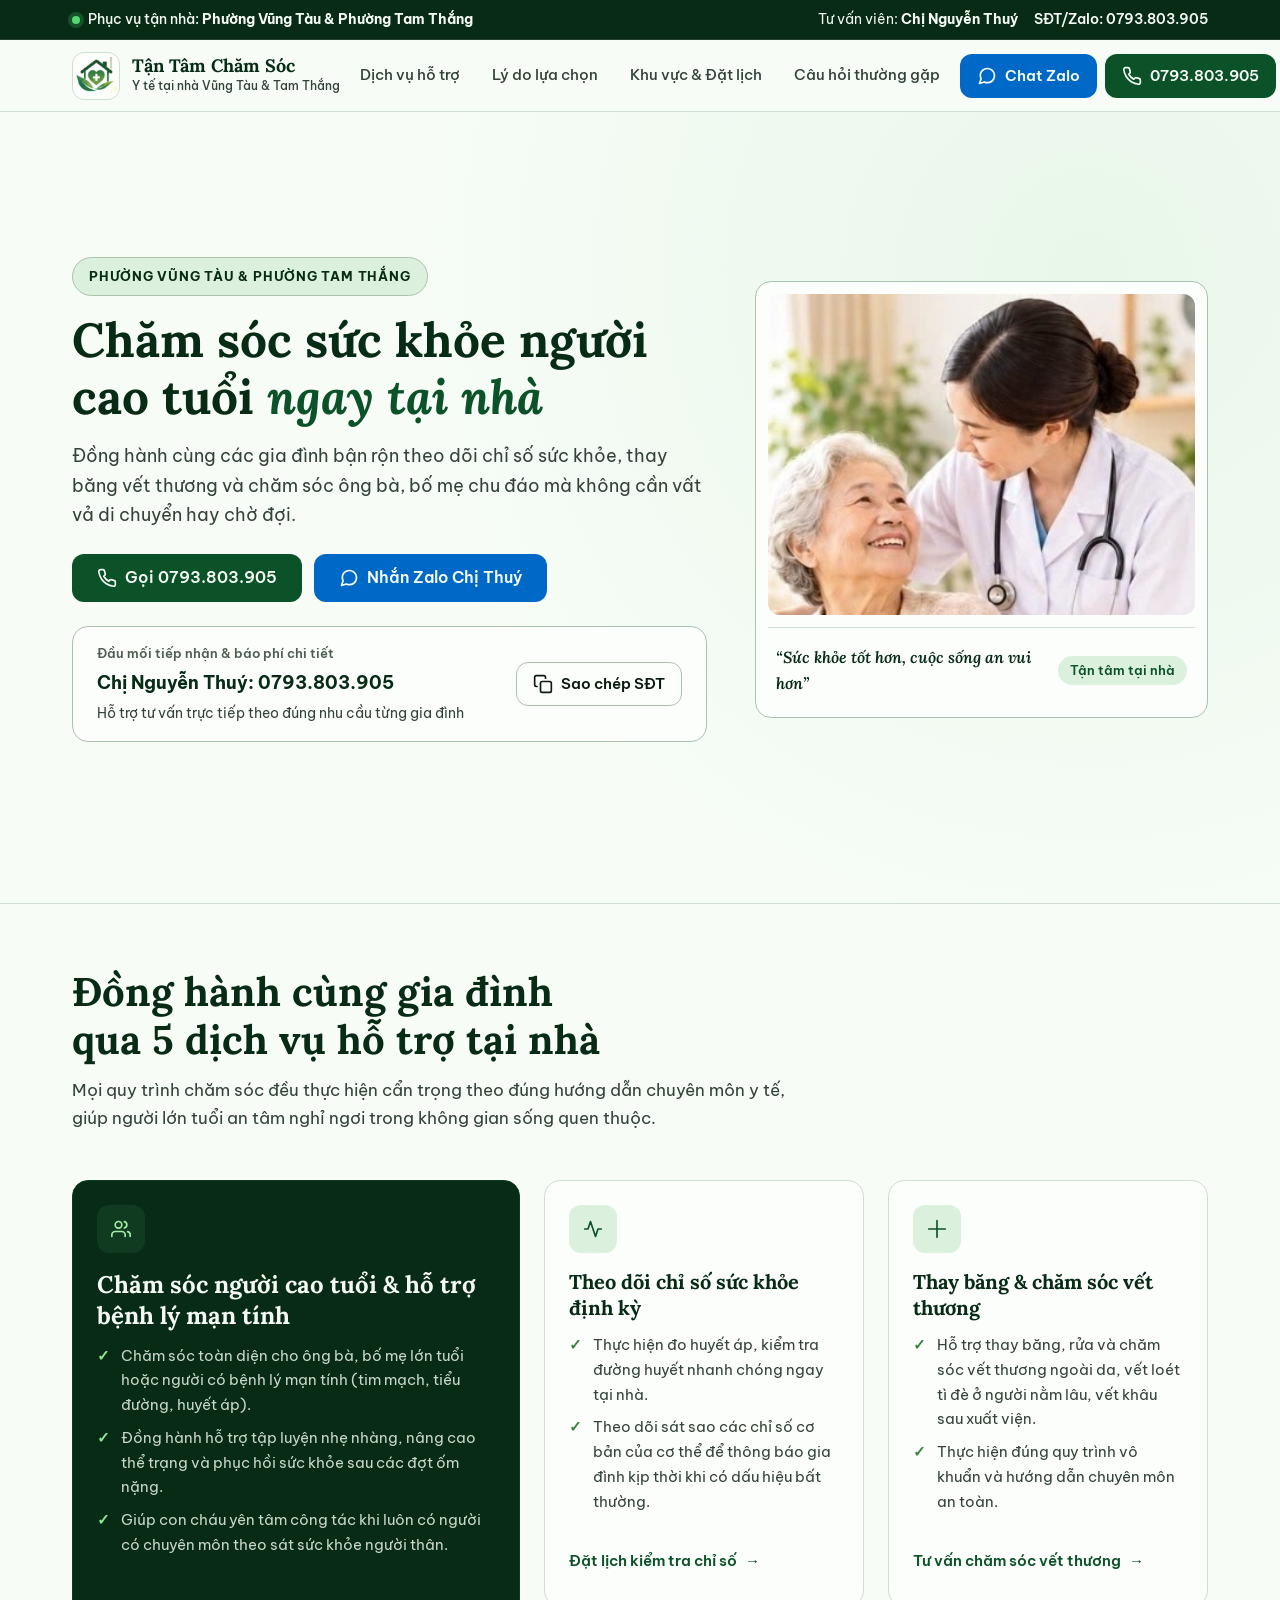
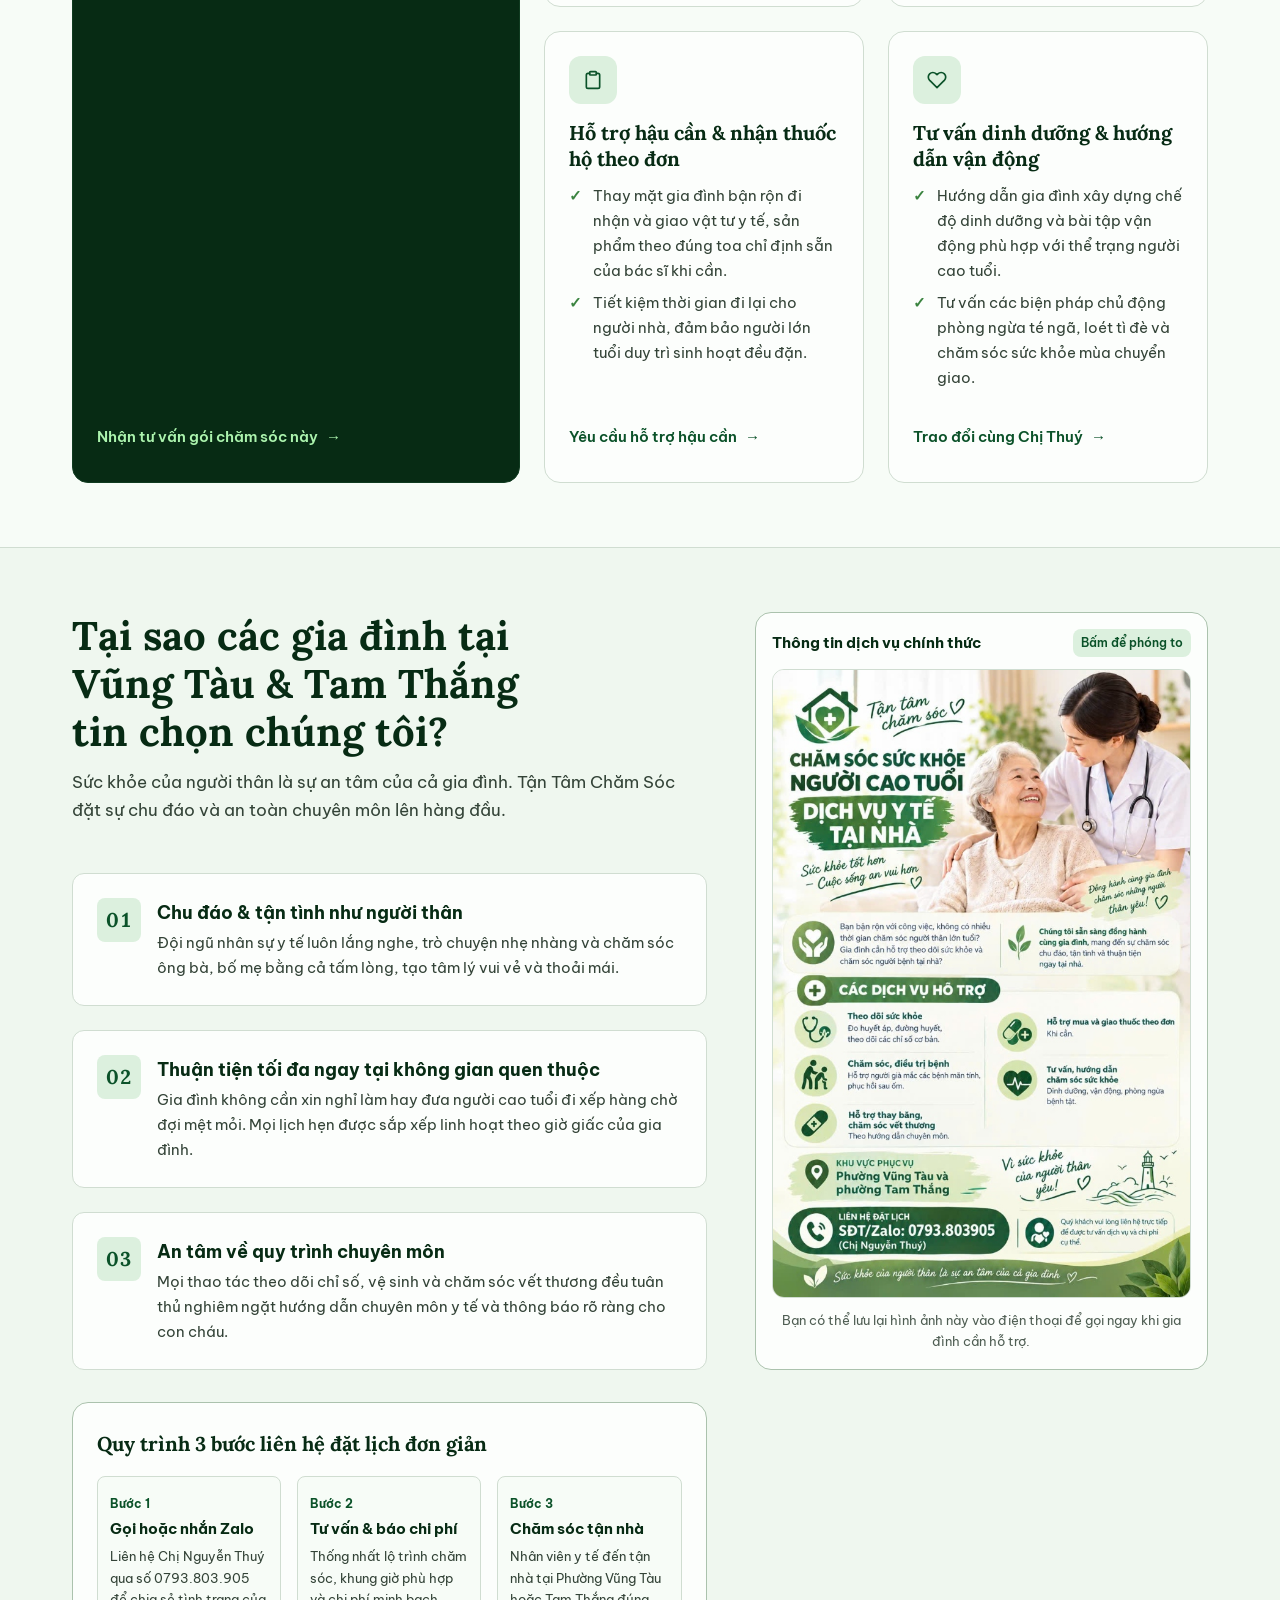
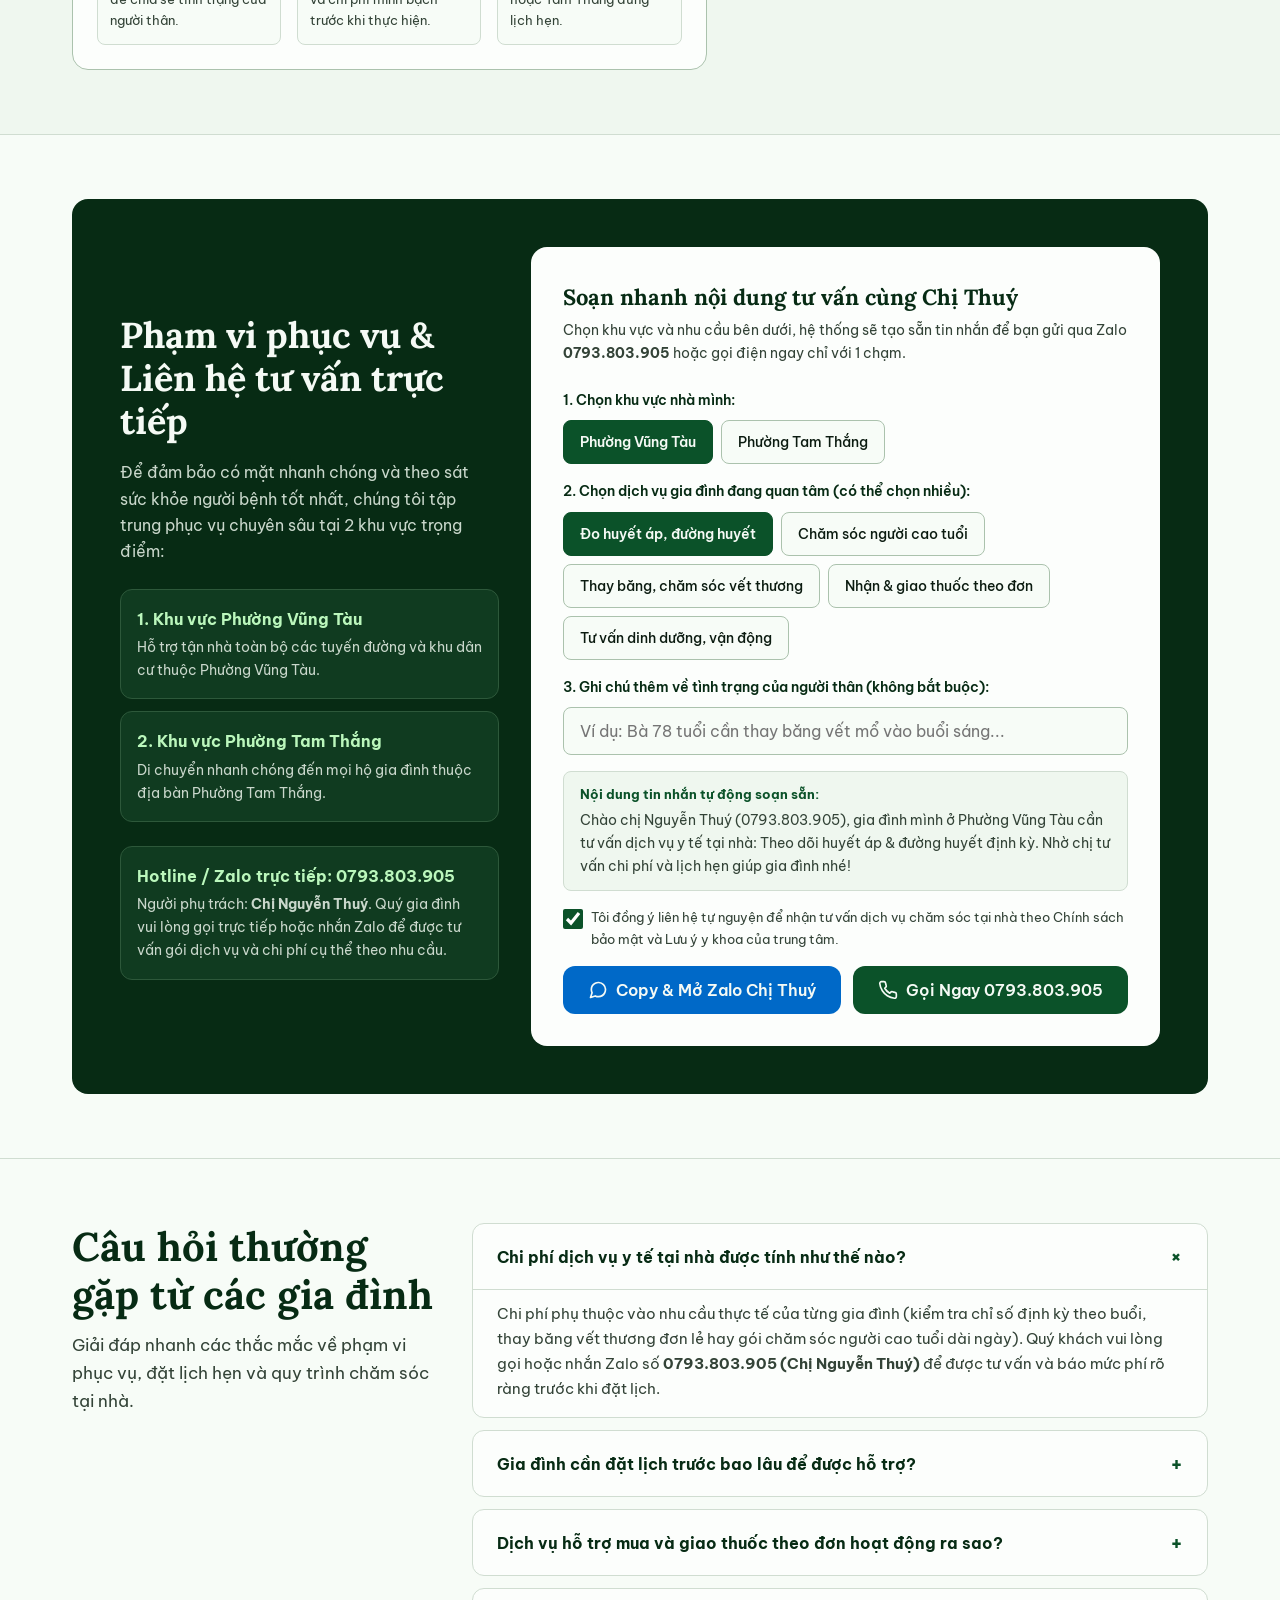
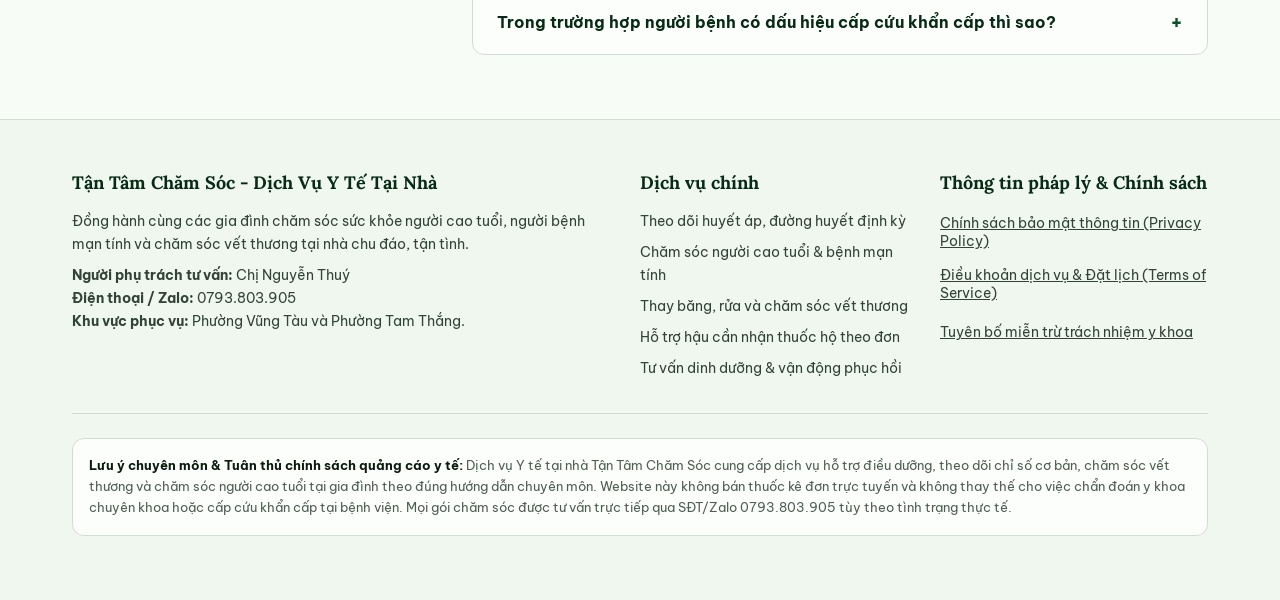
==== index.html @ ee15b359 "feat(landing): build Ads-compliant healthcare landing page for Vung Tau & Tam Thang" ====
<!DOCTYPE html>
<html lang="vi">
<head>
  <meta charset="UTF-8" />
  <meta name="viewport" content="width=device-width, initial-scale=1.0" />
  <title>Dịch Vụ Y Tế Tại Nhà Vũng Tàu &amp; Tam Thắng | Tận Tâm Chăm Sóc (0793.803.905)</title>
  <meta name="description" content="Dịch vụ y tế và chăm sóc sức khỏe người cao tuổi tại nhà khu vực Phường Vũng Tàu và Phường Tam Thắng. Đo huyết áp, đường huyết, thay băng vết thương, chăm sóc bệnh mạn tính. Liên hệ Chị Nguyễn Thuý: 0793.803.905." />
  <meta name="keywords" content="y tế tại nhà Vũng Tàu, chăm sóc sức khỏe người cao tuổi Vũng Tàu, y tế tại nhà Tam Thắng, thay băng vết thương tại nhà Vũng Tàu, điều dưỡng tại nhà Vũng Tàu, Tận Tâm Chăm Sóc" />
  <meta name="robots" content="index, follow" />

  <!-- Open Graph / Facebook Ads & Zalo Preview -->
  <meta property="og:type" content="website" />
  <meta property="og:locale" content="vi_VN" />
  <meta property="og:title" content="Dịch Vụ Y Tế Tại Nhà Vũng Tàu &amp; Tam Thắng | Tận Tâm Chăm Sóc" />
  <meta property="og:description" content="Đồng hành cùng gia đình chăm sóc người thân yêu tại Phường Vũng Tàu và Phường Tam Thắng. Liên hệ SĐT/Zalo: 0793.803.905 (Chị Nguyễn Thuý)." />
  <meta property="og:image" content="/assets/poster-tan-tam-cham-soc.jpg" />

  <link rel="icon" type="image/png" href="/assets/brand-logo.png" />

  <!-- Google Fonts: Lora (Editorial Display) + Be Vietnam Pro (Vietnamese Body & UI) -->
  <link rel="preconnect" href="https://fonts.googleapis.com" />
  <link rel="preconnect" href="https://fonts.gstatic.com" crossorigin />
  <link href="https://fonts.googleapis.com/css2?family=Be+Vietnam+Pro:wght@400;500;600;700&amp;family=Lora:ital,wght@0,600;0,700;1,600&amp;display=swap" rel="stylesheet" />

  <link rel="stylesheet" href="/styles.css" />

  <!-- Structured Data (Schema.org) cho Google Ads Quality Score & Local SEO -->
  <script type="application/ld+json">
  {
    "@context": "https://schema.org",
    "@type": "MedicalBusiness",
    "name": "Tận Tâm Chăm Sóc - Dịch Vụ Y Tế Tại Nhà Vũng Tàu & Tam Thắng",
    "description": "Dịch vụ chăm sóc sức khỏe người cao tuổi, theo dõi huyết áp, đường huyết, thay băng chăm sóc vết thương và tư vấn dinh dưỡng tại nhà khu vực Phường Vũng Tàu và Phường Tam Thắng.",
    "image": "/assets/poster-tan-tam-cham-soc.jpg",
    "telephone": "+84793803905",
    "contactPoint": {
      "@type": "ContactPoint",
      "telephone": "+84793803905",
      "contactType": "customer service",
      "availableLanguage": ["Vietnamese"],
      "areaServed": ["Phường Vũng Tàu", "Phường Tam Thắng"]
    },
    "areaServed": [
      {
        "@type": "AdministrativeArea",
        "name": "Phường Vũng Tàu"
      },
      {
        "@type": "AdministrativeArea",
        "name": "Phường Tam Thắng"
      }
    ],
    "priceRange": "Tư vấn trực tiếp theo nhu cầu"
  }
  </script>
</head>
<body>

  <!-- Thanh Thông Báo Trực Khu Vực -->
  <div class="top-notice">
    <div class="container top-notice__inner">
      <div class="top-notice__area">
        <span class="status-indicator" aria-hidden="true"></span>
        <span>Phục vụ tận nhà: <strong>Phường Vũng Tàu &amp; Phường Tam Thắng</strong></span>
      </div>
      <div class="top-notice__contact">
        <span>Tư vấn viên: <strong>Chị Nguyễn Thuý</strong></span>
        <a href="tel:0793803905" class="top-notice__link" data-track-call="top_bar">SĐT/Zalo: 0793.803.905</a>
      </div>
    </div>
  </div>

  <!-- Header Chính -->
  <header class="site-header">
    <div class="container site-header__inner">
      <a href="#" class="brand" aria-label="Trang chủ Tận Tâm Chăm Sóc">
        <div class="brand__logo-wrap">
          <img src="/assets/brand-logo.png" alt="Logo Tận Tâm Chăm Sóc" class="brand__logo-img" width="42" height="42" />
        </div>
        <div class="brand__text">
          <span class="brand__name">Tận Tâm Chăm Sóc</span>
          <span class="brand__tagline">Y tế tại nhà Vũng Tàu &amp; Tam Thắng</span>
        </div>
      </a>

      <nav class="header-nav" aria-label="Điều hướng chính">
        <a href="#dich-vu" class="header-nav__link">Dịch vụ hỗ trợ</a>
        <a href="#cam-ket" class="header-nav__link">Lý do lựa chọn</a>
        <a href="#dat-lich-tu-van" class="header-nav__link">Khu vực &amp; Đặt lịch</a>
        <a href="#hoi-dap" class="header-nav__link">Câu hỏi thường gặp</a>
      </nav>

      <div class="header-actions">
        <a href="https://zalo.me/0793803905" target="_blank" rel="noopener noreferrer" class="btn btn--zalo btn--compact" data-track-zalo="header">
          <svg class="btn__icon" viewBox="0 0 24 24" fill="none" stroke="currentColor" stroke-width="2" stroke-linecap="round" stroke-linejoin="round" aria-hidden="true">
            <path d="M21 11.5a8.38 8.38 0 0 1-.9 3.8 8.5 8.5 0 0 1-7.6 4.7 8.38 8.38 0 0 1-3.8-.9L3 21l1.9-5.7a8.38 8.38 0 0 1-.9-3.8 8.5 8.5 0 0 1 4.7-7.6 8.38 8.38 0 0 1 3.8-.9h.5a8.48 8.48 0 0 1 8 8v.5z"></path>
          </svg>
          <span>Chat Zalo</span>
        </a>
        <a href="tel:0793803905" class="btn btn--call btn--compact" data-track-call="header">
          <svg class="btn__icon" viewBox="0 0 24 24" fill="none" stroke="currentColor" stroke-width="2" stroke-linecap="round" stroke-linejoin="round" aria-hidden="true">
            <path d="M22 16.92v3a2 2 0 0 1-2.18 2 19.79 19.79 0 0 1-8.63-3.07 19.5 19.5 0 0 1-6-6 19.79 19.79 0 0 1-3.07-8.67A2 2 0 0 1 4.11 2h3a2 2 0 0 1 2 1.72 12.84 12.84 0 0 0 .7 2.81 2 2 0 0 1-.45 2.11L8.09 9.91a16 16 0 0 0 6 6l1.27-1.27a2 2 0 0 1 2.11-.45 12.84 12.84 0 0 0 2.81.7A2 2 0 0 1 22 16.92z"></path>
          </svg>
          <span>0793.803.905</span>
        </a>
      </div>
    </div>
  </header>

  <main>
    <!-- SECTION 1: Split-Screen Editorial Hero -->
    <section class="hero">
      <div class="container hero__grid">
        <div class="hero__content">
          <div class="hero__kicker">
            <span>Phường Vũng Tàu &amp; Phường Tam Thắng</span>
          </div>

          <h1 class="hero__title">
            Chăm sóc sức khỏe người cao tuổi <span>ngay tại nhà</span>
          </h1>

          <p class="hero__subtitle">
            Đồng hành cùng các gia đình bận rộn theo dõi chỉ số sức khỏe, thay băng vết thương và chăm sóc ông bà, bố mẹ chu đáo mà không cần vất vả di chuyển hay chờ đợi.
          </p>

          <div class="hero__cta-group">
            <a href="tel:0793803905" class="btn btn--call" data-track-call="hero_primary">
              <svg class="btn__icon" viewBox="0 0 24 24" fill="none" stroke="currentColor" stroke-width="2" stroke-linecap="round" stroke-linejoin="round" aria-hidden="true">
                <path d="M22 16.92v3a2 2 0 0 1-2.18 2 19.79 19.79 0 0 1-8.63-3.07 19.5 19.5 0 0 1-6-6 19.79 19.79 0 0 1-3.07-8.67A2 2 0 0 1 4.11 2h3a2 2 0 0 1 2 1.72 12.84 12.84 0 0 0 .7 2.81 2 2 0 0 1-.45 2.11L8.09 9.91a16 16 0 0 0 6 6l1.27-1.27a2 2 0 0 1 2.11-.45 12.84 12.84 0 0 0 2.81.7A2 2 0 0 1 22 16.92z"></path>
              </svg>
              <span>Gọi 0793.803.905</span>
            </a>

            <a href="https://zalo.me/0793803905" target="_blank" rel="noopener noreferrer" class="btn btn--zalo" data-track-zalo="hero_secondary">
              <svg class="btn__icon" viewBox="0 0 24 24" fill="none" stroke="currentColor" stroke-width="2" stroke-linecap="round" stroke-linejoin="round" aria-hidden="true">
                <path d="M21 11.5a8.38 8.38 0 0 1-.9 3.8 8.5 8.5 0 0 1-7.6 4.7 8.38 8.38 0 0 1-3.8-.9L3 21l1.9-5.7a8.38 8.38 0 0 1-.9-3.8 8.5 8.5 0 0 1 4.7-7.6 8.38 8.38 0 0 1 3.8-.9h.5a8.48 8.48 0 0 1 8 8v.5z"></path>
              </svg>
              <span>Nhắn Zalo Chị Thuý</span>
            </a>
          </div>

          <div class="direct-dispatch">
            <div class="direct-dispatch__info">
              <span class="direct-dispatch__label">Đầu mối tiếp nhận &amp; báo phí chi tiết</span>
              <span class="direct-dispatch__person">Chị Nguyễn Thuý: 0793.803.905</span>
              <span class="direct-dispatch__sub">Hỗ trợ tư vấn trực tiếp theo đúng nhu cầu từng gia đình</span>
            </div>
            <button type="button" class="btn btn--outline btn--compact" data-copy-phone="true">
              <svg class="btn__icon" viewBox="0 0 24 24" fill="none" stroke="currentColor" stroke-width="2" stroke-linecap="round" stroke-linejoin="round" aria-hidden="true">
                <rect x="9" y="9" width="13" height="13" rx="2" ry="2"></rect>
                <path d="M5 15H4a2 2 0 0 1-2-2V4a2 2 0 0 1 2-2h9a2 2 0 0 1 2 2v1"></path>
              </svg>
              <span>Sao chép SĐT</span>
            </button>
          </div>
        </div>

        <div class="hero__visual">
          <div class="hero-frame">
            <div class="hero-frame__img-wrap">
              <img
                src="/assets/hero-care-clean.jpg"
                alt="Nhân viên y tế Tận Tâm Chăm Sóc ân cần thăm khám cho người cao tuổi tại nhà"
                class="hero-frame__img"
                width="363"
                height="312"
                fetchpriority="high"
              />
            </div>
            <div class="hero-frame__caption">
              <p class="hero-frame__quote">“Sức khỏe tốt hơn, cuộc sống an vui hơn”</p>
              <span class="hero-frame__area-tag">Tận tâm tại nhà</span>
            </div>
          </div>
        </div>
      </div>
    </section>

    <!-- SECTION 2: 5 Dịch Vụ Hỗ Trợ Cốt Lõi (Asymmetric Bento Grid) -->
    <section id="dich-vu" class="section-services">
      <div class="container">
        <div class="section-header">
          <h2 class="section-header__title">Đồng hành cùng gia đình qua 5 dịch vụ hỗ trợ tại nhà</h2>
          <p class="section-header__desc">
            Mọi quy trình chăm sóc đều thực hiện cẩn trọng theo đúng hướng dẫn chuyên môn y tế, giúp người lớn tuổi an tâm nghỉ ngơi trong không gian sống quen thuộc.
          </p>
        </div>

        <div class="bento-services">
          <!-- Card 1: Featured (Span 2 rows on Desktop) -->
          <article class="bento-card bento-card--featured">
            <div>
              <div class="bento-card__icon-box" aria-hidden="true">
                <svg class="btn__icon" viewBox="0 0 24 24" fill="none" stroke="currentColor" stroke-width="2" stroke-linecap="round" stroke-linejoin="round">
                  <path d="M17 21v-2a4 4 0 0 0-4-4H5a4 4 0 0 0-4 4v2"></path>
                  <circle cx="9" cy="7" r="4"></circle>
                  <path d="M23 21v-2a4 4 0 0 0-3-3.87"></path>
                  <path d="M16 3.13a4 4 0 0 1 0 7.75"></path>
                </svg>
              </div>
              <h3 class="bento-card__title">Chăm sóc người cao tuổi &amp; hỗ trợ bệnh lý mạn tính</h3>
              <ul class="bento-card__list">
                <li>Chăm sóc toàn diện cho ông bà, bố mẹ lớn tuổi hoặc người có bệnh lý mạn tính (tim mạch, tiểu đường, huyết áp).</li>
                <li>Đồng hành hỗ trợ tập luyện nhẹ nhàng, nâng cao thể trạng và phục hồi sức khỏe sau các đợt ốm nặng.</li>
                <li>Giúp con cháu yên tâm công tác khi luôn có người có chuyên môn theo sát sức khỏe người thân.</li>
              </ul>
            </div>
            <button type="button" class="bento-card__action" data-pick-service="Chăm sóc người cao tuổi & hỗ trợ bệnh mạn tính">
              <span>Nhận tư vấn gói chăm sóc này</span>
              <span aria-hidden="true">→</span>
            </button>
          </article>

          <!-- Card 2 -->
          <article class="bento-card">
            <div>
              <div class="bento-card__icon-box" aria-hidden="true">
                <svg class="btn__icon" viewBox="0 0 24 24" fill="none" stroke="currentColor" stroke-width="2" stroke-linecap="round" stroke-linejoin="round">
                  <path d="M22 12h-4l-3 9L9 3l-3 9H2"></path>
                </svg>
              </div>
              <h3 class="bento-card__title">Theo dõi chỉ số sức khỏe định kỳ</h3>
              <ul class="bento-card__list">
                <li>Thực hiện đo huyết áp, kiểm tra đường huyết nhanh chóng ngay tại nhà.</li>
                <li>Theo dõi sát sao các chỉ số cơ bản của cơ thể để thông báo gia đình kịp thời khi có dấu hiệu bất thường.</li>
              </ul>
            </div>
            <button type="button" class="bento-card__action" data-pick-service="Theo dõi huyết áp & đường huyết định kỳ">
              <span>Đặt lịch kiểm tra chỉ số</span>
              <span aria-hidden="true">→</span>
            </button>
          </article>

          <!-- Card 3 -->
          <article class="bento-card">
            <div>
              <div class="bento-card__icon-box" aria-hidden="true">
                <svg class="btn__icon" viewBox="0 0 24 24" fill="none" stroke="currentColor" stroke-width="2" stroke-linecap="round" stroke-linejoin="round">
                  <path d="M12 2v20M2 12h20"></path>
                </svg>
              </div>
              <h3 class="bento-card__title">Thay băng &amp; chăm sóc vết thương</h3>
              <ul class="bento-card__list">
                <li>Hỗ trợ thay băng, rửa và chăm sóc vết thương ngoài da, vết loét tì đè ở người nằm lâu, vết khâu sau xuất viện.</li>
                <li>Thực hiện đúng quy trình vô khuẩn và hướng dẫn chuyên môn an toàn.</li>
              </ul>
            </div>
            <button type="button" class="bento-card__action" data-pick-service="Hỗ trợ thay băng, chăm sóc vết thương tại nhà">
              <span>Tư vấn chăm sóc vết thương</span>
              <span aria-hidden="true">→</span>
            </button>
          </article>

          <!-- Card 4 -->
          <article class="bento-card">
            <div>
              <div class="bento-card__icon-box" aria-hidden="true">
                <svg class="btn__icon" viewBox="0 0 24 24" fill="none" stroke="currentColor" stroke-width="2" stroke-linecap="round" stroke-linejoin="round">
                  <path d="M16 4h2a2 2 0 0 1 2 2v14a2 2 0 0 1-2 2H6a2 2 0 0 1-2-2V6a2 2 0 0 1 2-2h2"></path>
                  <rect x="8" y="2" width="8" height="4" rx="1" ry="1"></rect>
                </svg>
              </div>
              <h3 class="bento-card__title">Hỗ trợ hậu cần &amp; nhận thuốc hộ theo đơn</h3>
              <ul class="bento-card__list">
                <li>Thay mặt gia đình bận rộn đi nhận và giao vật tư y tế, sản phẩm theo đúng toa chỉ định sẵn của bác sĩ khi cần.</li>
                <li>Tiết kiệm thời gian đi lại cho người nhà, đảm bảo người lớn tuổi duy trì sinh hoạt đều đặn.</li>
              </ul>
            </div>
            <button type="button" class="bento-card__action" data-pick-service="Hỗ trợ nhận & giao thuốc hộ theo đơn bác sĩ">
              <span>Yêu cầu hỗ trợ hậu cần</span>
              <span aria-hidden="true">→</span>
            </button>
          </article>

          <!-- Card 5 -->
          <article class="bento-card">
            <div>
              <div class="bento-card__icon-box" aria-hidden="true">
                <svg class="btn__icon" viewBox="0 0 24 24" fill="none" stroke="currentColor" stroke-width="2" stroke-linecap="round" stroke-linejoin="round">
                  <path d="M20.84 4.61a5.5 5.5 0 0 0-7.78 0L12 5.67l-1.06-1.06a5.5 5.5 0 0 0-7.78 7.78l1.06 1.06L12 21.23l7.78-7.78 1.06-1.06a5.5 5.5 0 0 0 0-7.78z"></path>
                </svg>
              </div>
              <h3 class="bento-card__title">Tư vấn dinh dưỡng &amp; hướng dẫn vận động</h3>
              <ul class="bento-card__list">
                <li>Hướng dẫn gia đình xây dựng chế độ dinh dưỡng và bài tập vận động phù hợp với thể trạng người cao tuổi.</li>
                <li>Tư vấn các biện pháp chủ động phòng ngừa té ngã, loét tì đè và chăm sóc sức khỏe mùa chuyển giao.</li>
              </ul>
            </div>
            <button type="button" class="bento-card__action" data-pick-service="Tư vấn dinh dưỡng & hướng dẫn vận động tại nhà">
              <span>Trao đổi cùng Chị Thuý</span>
              <span aria-hidden="true">→</span>
            </button>
          </article>
        </div>
      </div>
    </section>

    <!-- SECTION 3: Lý Do Gia Đình Tin Chọn & Ấn Phẩm Chính Thức -->
    <section id="cam-ket" class="section-trust">
      <div class="container trust-split">
        <div>
          <div class="section-header">
            <h2 class="section-header__title">Tại sao các gia đình tại Vũng Tàu &amp; Tam Thắng tin chọn chúng tôi?</h2>
            <p class="section-header__desc">
              Sức khỏe của người thân là sự an tâm của cả gia đình. Tận Tâm Chăm Sóc đặt sự chu đáo và an toàn chuyên môn lên hàng đầu.
            </p>
          </div>

          <div class="pillars-list">
            <div class="pillar-item">
              <div class="pillar-item__num">01</div>
              <div>
                <h3 class="pillar-item__title">Chu đáo &amp; tận tình như người thân</h3>
                <p class="pillar-item__desc">
                  Đội ngũ nhân sự y tế luôn lắng nghe, trò chuyện nhẹ nhàng và chăm sóc ông bà, bố mẹ bằng cả tấm lòng, tạo tâm lý vui vẻ và thoải mái.
                </p>
              </div>
            </div>

            <div class="pillar-item">
              <div class="pillar-item__num">02</div>
              <div>
                <h3 class="pillar-item__title">Thuận tiện tối đa ngay tại không gian quen thuộc</h3>
                <p class="pillar-item__desc">
                  Gia đình không cần xin nghỉ làm hay đưa người cao tuổi đi xếp hàng chờ đợi mệt mỏi. Mọi lịch hẹn được sắp xếp linh hoạt theo giờ giấc của gia đình.
                </p>
              </div>
            </div>

            <div class="pillar-item">
              <div class="pillar-item__num">03</div>
              <div>
                <h3 class="pillar-item__title">An tâm về quy trình chuyên môn</h3>
                <p class="pillar-item__desc">
                  Mọi thao tác theo dõi chỉ số, vệ sinh và chăm sóc vết thương đều tuân thủ nghiêm ngặt hướng dẫn chuyên môn y tế và thông báo rõ ràng cho con cháu.
                </p>
              </div>
            </div>
          </div>

          <div class="process-box">
            <h3 class="process-box__heading">Quy trình 3 bước liên hệ đặt lịch đơn giản</h3>
            <div class="process-steps">
              <div class="process-step">
                <span class="process-step__badge">Bước 1</span>
                <div class="process-step__name">Gọi hoặc nhắn Zalo</div>
                <p class="process-step__text">Liên hệ Chị Nguyễn Thuý qua số 0793.803.905 để chia sẻ tình trạng của người thân.</p>
              </div>
              <div class="process-step">
                <span class="process-step__badge">Bước 2</span>
                <div class="process-step__name">Tư vấn &amp; báo chi phí</div>
                <p class="process-step__text">Thống nhất lộ trình chăm sóc, khung giờ phù hợp và chi phí minh bạch trước khi thực hiện.</p>
              </div>
              <div class="process-step">
                <span class="process-step__badge">Bước 3</span>
                <div class="process-step__name">Chăm sóc tận nhà</div>
                <p class="process-step__text">Nhân viên y tế đến tận nhà tại Phường Vũng Tàu hoặc Tam Thắng đúng lịch hẹn.</p>
              </div>
            </div>
          </div>
        </div>

        <aside class="poster-showcase" aria-label="Thông tin tờ rơi dịch vụ">
          <div class="poster-showcase__header">
            <span class="poster-showcase__title">Thông tin dịch vụ chính thức</span>
            <span class="poster-showcase__badge">Bấm để phóng to</span>
          </div>
          <button type="button" class="poster-showcase__img-btn" data-open-modal="modal-poster" aria-label="Phóng to hình ảnh thông tin dịch vụ Tận Tâm Chăm Sóc">
            <img
              src="/assets/poster-tan-tam-cham-soc.jpg"
              alt="Ấn phẩm thông tin Dịch vụ y tế tại nhà Tận Tâm Chăm Sóc - Chị Nguyễn Thuý 0793.803.905"
              class="poster-showcase__img"
              width="682"
              height="1024"
              loading="lazy"
            />
          </button>
          <p class="poster-showcase__hint">
            Bạn có thể lưu lại hình ảnh này vào điện thoại để gọi ngay khi gia đình cần hỗ trợ.
          </p>
        </aside>
      </div>
    </section>

    <!-- SECTION 4: Khu Vực Phục Vụ & Bộ Tạo Tin Nhắn Tư Vấn Zalo/SĐT Nhanh -->
    <section id="dat-lich-tu-van" class="section-concierge">
      <div class="container">
        <div class="concierge-wrapper">
          <div class="concierge-info">
            <h2 class="concierge-info__title">Phạm vi phục vụ &amp; Liên hệ tư vấn trực tiếp</h2>
            <p class="concierge-info__desc">
              Để đảm bảo có mặt nhanh chóng và theo sát sức khỏe người bệnh tốt nhất, chúng tôi tập trung phục vụ chuyên sâu tại 2 khu vực trọng điểm:
            </p>

            <div class="coverage-cards">
              <div class="coverage-card">
                <div class="coverage-card__title">1. Khu vực Phường Vũng Tàu</div>
                <p class="coverage-card__detail">Hỗ trợ tận nhà toàn bộ các tuyến đường và khu dân cư thuộc Phường Vũng Tàu.</p>
              </div>
              <div class="coverage-card">
                <div class="coverage-card__title">2. Khu vực Phường Tam Thắng</div>
                <p class="coverage-card__detail">Di chuyển nhanh chóng đến mọi hộ gia đình thuộc địa bàn Phường Tam Thắng.</p>
              </div>
            </div>

            <div class="coverage-card">
              <div class="coverage-card__title">Hotline / Zalo trực tiếp: 0793.803.905</div>
              <p class="coverage-card__detail">
                Người phụ trách: <strong>Chị Nguyễn Thuý</strong>. Quý gia đình vui lòng gọi trực tiếp hoặc nhắn Zalo để được tư vấn gói dịch vụ và chi phí cụ thể theo nhu cầu.
              </p>
            </div>
          </div>

          <!-- Bộ Tạo Yêu Cầu Tư Vấn Nhanh (Zero DB Leak - Chuyển thẳng sang Zalo/Cuộc gọi) -->
          <div class="quick-builder">
            <h3 class="quick-builder__title">Soạn nhanh nội dung tư vấn cùng Chị Thuý</h3>
            <p class="quick-builder__sub">
              Chọn khu vực và nhu cầu bên dưới, hệ thống sẽ tạo sẵn tin nhắn để bạn gửi qua Zalo <strong>0793.803.905</strong> hoặc gọi điện ngay chỉ với 1 chạm.
            </p>

            <div class="form-group">
              <span class="form-label">1. Chọn khu vực nhà mình:</span>
              <div class="chip-group" role="group" aria-label="Chọn khu vực phục vụ">
                <button type="button" class="chip-btn" data-ward-select="Phường Vũng Tàu" aria-pressed="true">
                  Phường Vũng Tàu
                </button>
                <button type="button" class="chip-btn" data-ward-select="Phường Tam Thắng" aria-pressed="false">
                  Phường Tam Thắng
                </button>
              </div>
            </div>

            <div class="form-group">
              <span class="form-label">2. Chọn dịch vụ gia đình đang quan tâm (có thể chọn nhiều):</span>
              <div class="chip-group" role="group" aria-label="Chọn dịch vụ cần tư vấn">
                <button type="button" class="chip-btn" data-service-chip="Theo dõi huyết áp & đường huyết định kỳ" aria-pressed="true">
                  Đo huyết áp, đường huyết
                </button>
                <button type="button" class="chip-btn" data-service-chip="Chăm sóc người cao tuổi & hỗ trợ bệnh mạn tính" aria-pressed="false">
                  Chăm sóc người cao tuổi
                </button>
                <button type="button" class="chip-btn" data-service-chip="Hỗ trợ thay băng, chăm sóc vết thương tại nhà" aria-pressed="false">
                  Thay băng, chăm sóc vết thương
                </button>
                <button type="button" class="chip-btn" data-service-chip="Hỗ trợ nhận & giao thuốc hộ theo đơn bác sĩ" aria-pressed="false">
                  Nhận &amp; giao thuốc theo đơn
                </button>
                <button type="button" class="chip-btn" data-service-chip="Tư vấn dinh dưỡng & hướng dẫn vận động tại nhà" aria-pressed="false">
                  Tư vấn dinh dưỡng, vận động
                </button>
              </div>
            </div>

            <div class="form-group">
              <label for="consult-note-input" class="form-label">3. Ghi chú thêm về tình trạng của người thân (không bắt buộc):</label>
              <input
                type="text"
                id="consult-note-input"
                class="form-input"
                placeholder="Ví dụ: Bà 78 tuổi cần thay băng vết mổ vào buổi sáng..."
                maxlength="160"
              />
            </div>

            <div class="preview-message" aria-live="polite">
              <span class="preview-message__label">Nội dung tin nhắn tự động soạn sẵn:</span>
              <p id="consult-preview-text">
                Chào chị Nguyễn Thuý (0793.803.905), gia đình mình ở Phường Vũng Tàu cần tư vấn dịch vụ y tế tại nhà...
              </p>
            </div>

            <label class="consent-row" for="consent-checkbox">
              <input type="checkbox" id="consent-checkbox" checked />
              <span>Tôi đồng ý liên hệ tự nguyện để nhận tư vấn dịch vụ chăm sóc tại nhà theo Chính sách bảo mật và Lưu ý y khoa của trung tâm.</span>
            </label>

            <div class="quick-builder__actions">
              <button type="button" id="btn-submit-zalo" class="btn btn--zalo">
                <svg class="btn__icon" viewBox="0 0 24 24" fill="none" stroke="currentColor" stroke-width="2" stroke-linecap="round" stroke-linejoin="round" aria-hidden="true">
                  <path d="M21 11.5a8.38 8.38 0 0 1-.9 3.8 8.5 8.5 0 0 1-7.6 4.7 8.38 8.38 0 0 1-3.8-.9L3 21l1.9-5.7a8.38 8.38 0 0 1-.9-3.8 8.5 8.5 0 0 1 4.7-7.6 8.38 8.38 0 0 1 3.8-.9h.5a8.48 8.48 0 0 1 8 8v.5z"></path>
                </svg>
                <span>Copy &amp; Mở Zalo Chị Thuý</span>
              </button>

              <a href="tel:0793803905" class="btn btn--call" data-track-call="concierge_builder">
                <svg class="btn__icon" viewBox="0 0 24 24" fill="none" stroke="currentColor" stroke-width="2" stroke-linecap="round" stroke-linejoin="round" aria-hidden="true">
                  <path d="M22 16.92v3a2 2 0 0 1-2.18 2 19.79 19.79 0 0 1-8.63-3.07 19.5 19.5 0 0 1-6-6 19.79 19.79 0 0 1-3.07-8.67A2 2 0 0 1 4.11 2h3a2 2 0 0 1 2 1.72 12.84 12.84 0 0 0 .7 2.81 2 2 0 0 1-.45 2.11L8.09 9.91a16 16 0 0 0 6 6l1.27-1.27a2 2 0 0 1 2.11-.45 12.84 12.84 0 0 0 2.81.7A2 2 0 0 1 22 16.92z"></path>
                </svg>
                <span>Gọi Ngay 0793.803.905</span>
              </a>
            </div>
          </div>
        </div>
      </div>
    </section>

    <!-- SECTION 5: Câu Hỏi Thường Gặp (FAQ) -->
    <section id="hoi-dap" class="section-faq">
      <div class="container faq-grid">
        <div>
          <h2 class="section-header__title">Câu hỏi thường gặp từ các gia đình</h2>
          <p class="section-header__desc">
            Giải đáp nhanh các thắc mắc về phạm vi phục vụ, đặt lịch hẹn và quy trình chăm sóc tại nhà.
          </p>
        </div>

        <div class="faq-list">
          <details class="faq-item" open>
            <summary>
              <span>Chi phí dịch vụ y tế tại nhà được tính như thế nào?</span>
              <span class="faq-item__icon" aria-hidden="true">+</span>
            </summary>
            <div class="faq-item__body">
              Chi phí phụ thuộc vào nhu cầu thực tế của từng gia đình (kiểm tra chỉ số định kỳ theo buổi, thay băng vết thương đơn lẻ hay gói chăm sóc người cao tuổi dài ngày). Quý khách vui lòng gọi hoặc nhắn Zalo số <strong>0793.803.905 (Chị Nguyễn Thuý)</strong> để được tư vấn và báo mức phí rõ ràng trước khi đặt lịch.
            </div>
          </details>

          <details class="faq-item">
            <summary>
              <span>Gia đình cần đặt lịch trước bao lâu để được hỗ trợ?</span>
              <span class="faq-item__icon" aria-hidden="true">+</span>
            </summary>
            <div class="faq-item__body">
              Tại khu vực Phường Vũng Tàu và Phường Tam Thắng, gia đình có thể liên hệ trực tiếp trong ngày hoặc đặt lịch hẹn cố định trước theo tuần/tháng để nhân sự y tế chủ động sắp xếp thời gian thuận tiện nhất cho ông bà, bố mẹ.
            </div>
          </details>

          <details class="faq-item">
            <summary>
              <span>Dịch vụ hỗ trợ mua và giao thuốc theo đơn hoạt động ra sao?</span>
              <span class="faq-item__icon" aria-hidden="true">+</span>
            </summary>
            <div class="faq-item__body">
              Chúng tôi không bán thuốc trực tuyến và không tự ý kê đơn. Khi người bệnh đã có sẵn đơn thuốc do bác sĩ bệnh viện chỉ định nhưng gia đình bận rộn không kịp đi mua, nhân viên sẽ hỗ trợ đi nhận thuốc hộ tại nhà thuốc hợp pháp và giao tận tay gia đình.
            </div>
          </details>

          <details class="faq-item">
            <summary>
              <span>Trong trường hợp người bệnh có dấu hiệu cấp cứu khẩn cấp thì sao?</span>
              <span class="faq-item__icon" aria-hidden="true">+</span>
            </summary>
            <div class="faq-item__body">
              Dịch vụ của chúng tôi tập trung vào chăm sóc điều dưỡng, theo dõi định kỳ và phục hồi sức khỏe tại nhà. Trong các tình huống cấp cứu y khoa khẩn cấp (khó thở cấp, đột quỵ, đau ngực dữ dội), gia đình cần gọi ngay cấp cứu 115 hoặc đưa người bệnh đến cơ sở bệnh viện gần nhất.
            </div>
          </details>
        </div>
      </div>
    </section>
  </main>

  <!-- Chân Trang & Bộ Giáp Tuân Thủ Quảng Cáo Google Ads / Meta Ads -->
  <footer class="site-footer">
    <div class="container">
      <div class="footer-grid">
        <div>
          <h3 class="footer-title">Tận Tâm Chăm Sóc - Dịch Vụ Y Tế Tại Nhà</h3>
          <p>
            Đồng hành cùng các gia đình chăm sóc sức khỏe người cao tuổi, người bệnh mạn tính và chăm sóc vết thương tại nhà chu đáo, tận tình.
          </p>
          <p style="margin-top: 8px;">
            <strong>Người phụ trách tư vấn:</strong> Chị Nguyễn Thuý<br />
            <strong>Điện thoại / Zalo:</strong> <a href="tel:0793803905" data-track-call="footer">0793.803.905</a><br />
            <strong>Khu vực phục vụ:</strong> Phường Vũng Tàu và Phường Tam Thắng.
          </p>
        </div>

        <div>
          <h3 class="footer-title">Dịch vụ chính</h3>
          <ul class="footer-links">
            <li>Theo dõi huyết áp, đường huyết định kỳ</li>
            <li>Chăm sóc người cao tuổi &amp; bệnh mạn tính</li>
            <li>Thay băng, rửa và chăm sóc vết thương</li>
            <li>Hỗ trợ hậu cần nhận thuốc hộ theo đơn</li>
            <li>Tư vấn dinh dưỡng &amp; vận động phục hồi</li>
          </ul>
        </div>

        <div>
          <h3 class="footer-title">Thông tin pháp lý &amp; Chính sách</h3>
          <ul class="footer-links">
            <li>
              <button type="button" class="footer-link-btn" data-open-modal="modal-privacy">
                Chính sách bảo mật thông tin (Privacy Policy)
              </button>
            </li>
            <li>
              <button type="button" class="footer-link-btn" data-open-modal="modal-terms">
                Điều khoản dịch vụ &amp; Đặt lịch (Terms of Service)
              </button>
            </li>
            <li>
              <button type="button" class="footer-link-btn" data-open-modal="modal-disclaimer">
                Tuyên bố miễn trừ trách nhiệm y khoa
              </button>
            </li>
          </ul>
        </div>
      </div>

      <div class="medical-disclaimer">
        <strong>Lưu ý chuyên môn &amp; Tuân thủ chính sách quảng cáo y tế:</strong> Dịch vụ Y tế tại nhà Tận Tâm Chăm Sóc cung cấp dịch vụ hỗ trợ điều dưỡng, theo dõi chỉ số cơ bản, chăm sóc vết thương và chăm sóc người cao tuổi tại gia đình theo đúng hướng dẫn chuyên môn. Website này không bán thuốc kê đơn trực tuyến và không thay thế cho việc chẩn đoán y khoa chuyên khoa hoặc cấp cứu khẩn cấp tại bệnh viện. Mọi gói chăm sóc được tư vấn trực tiếp qua SĐT/Zalo 0793.803.905 tùy theo tình trạng thực tế.
      </div>
    </div>
  </footer>

  <!-- Thanh Nổi Cố Định Dưới Đáy Màn Hình Điện Thoại (Mobile Thumb-Zone Bar) -->
  <div class="mobile-sticky-bar" role="region" aria-label="Liên hệ nhanh trên điện thoại">
    <a href="tel:0793803905" class="btn btn--call" data-track-call="mobile_sticky">
      <svg class="btn__icon" viewBox="0 0 24 24" fill="none" stroke="currentColor" stroke-width="2" stroke-linecap="round" stroke-linejoin="round" aria-hidden="true">
        <path d="M22 16.92v3a2 2 0 0 1-2.18 2 19.79 19.79 0 0 1-8.63-3.07 19.5 19.5 0 0 1-6-6 19.79 19.79 0 0 1-3.07-8.67A2 2 0 0 1 4.11 2h3a2 2 0 0 1 2 1.72 12.84 12.84 0 0 0 .7 2.81 2 2 0 0 1-.45 2.11L8.09 9.91a16 16 0 0 0 6 6l1.27-1.27a2 2 0 0 1 2.11-.45 12.84 12.84 0 0 0 2.81.7A2 2 0 0 1 22 16.92z"></path>
      </svg>
      <span>Gọi Chị Thuý</span>
    </a>
    <a href="https://zalo.me/0793803905" target="_blank" rel="noopener noreferrer" class="btn btn--zalo" data-track-zalo="mobile_sticky">
      <svg class="btn__icon" viewBox="0 0 24 24" fill="none" stroke="currentColor" stroke-width="2" stroke-linecap="round" stroke-linejoin="round" aria-hidden="true">
        <path d="M21 11.5a8.38 8.38 0 0 1-.9 3.8 8.5 8.5 0 0 1-7.6 4.7 8.38 8.38 0 0 1-3.8-.9L3 21l1.9-5.7a8.38 8.38 0 0 1-.9-3.8 8.5 8.5 0 0 1 4.7-7.6 8.38 8.38 0 0 1 3.8-.9h.5a8.48 8.48 0 0 1 8 8v.5z"></path>
      </svg>
      <span>Nhắn Zalo</span>
    </a>
    <button type="button" class="btn btn--outline" data-copy-phone="true" aria-label="Sao chép số điện thoại 0793803905">
      <span>Copy số</span>
    </button>
  </div>

  <!-- Toast Thông Báo -->
  <div id="app-toast" class="toast" role="status" aria-live="polite">
    <span id="app-toast-text">Đã sao chép số điện thoại 0793.803.905</span>
  </div>

  <!-- MODAL 1: Chính Sách Bảo Mật (Bắt buộc cho Google Ads & Meta Ads) -->
  <dialog id="modal-privacy" class="policy-dialog" aria-labelledby="title-privacy">
    <div class="policy-dialog__header">
      <h3 id="title-privacy" class="policy-dialog__title">Chính sách bảo mật thông tin</h3>
      <button type="button" class="policy-dialog__close" data-close-modal aria-label="Đóng cửa sổ">✕</button>
    </div>
    <div class="policy-dialog__content">
      <p><strong>Tận Tâm Chăm Sóc</strong> cam kết tôn trọng và bảo vệ tuyệt đối quyền riêng tư cũng như thông tin sức khỏe của người bệnh và gia đình.</p>
      <h4>1. Thu thập và sử dụng thông tin</h4>
      <p>Trang web này hoạt động như cổng thông tin giới thiệu dịch vụ. Chúng tôi không tự động lưu trữ hồ sơ bệnh án hay số điện thoại của quý khách trên cơ sở dữ liệu công cộng. Mọi trao đổi tư vấn diễn ra trực tiếp qua cuộc gọi điện thoại hoặc Zalo chính thức <strong>0793.803.905 (Chị Nguyễn Thuý)</strong> do chính quý khách chủ động khởi tạo.</p>
      <h4>2. Bảo mật thông tin sức khỏe gia đình</h4>
      <p>Mọi thông tin về địa chỉ nhà, tình trạng sức khỏe người cao tuổi và chỉ số theo dõi định kỳ chỉ được sử dụng nội bộ nhằm mục đích phục vụ chăm sóc tại nhà, tuyệt đối không chia sẻ hay bán cho bất kỳ bên thứ ba nào.</p>
      <h4>3. Liên hệ về quyền riêng tư</h4>
      <p>Nếu quý gia đình có bất kỳ yêu cầu nào liên quan đến thông tin cá nhân, vui lòng liên hệ trực tiếp Chị Nguyễn Thuý qua SĐT/Zalo: 0793.803.905.</p>
    </div>
  </dialog>

  <!-- MODAL 2: Điều Khoản Dịch Vụ -->
  <dialog id="modal-terms" class="policy-dialog" aria-labelledby="title-terms">
    <div class="policy-dialog__header">
      <h3 id="title-terms" class="policy-dialog__title">Điều khoản dịch vụ &amp; Đặt lịch hẹn</h3>
      <button type="button" class="policy-dialog__close" data-close-modal aria-label="Đóng cửa sổ">✕</button>
    </div>
    <div class="policy-dialog__content">
      <h4>1. Phạm vi cung cấp dịch vụ</h4>
      <p>Dịch vụ được triển khai tận nhà tại khu vực <strong>Phường Vũng Tàu và Phường Tam Thắng</strong>. Thời gian và tần suất chăm sóc được thỏa thuận trực tiếp giữa gia đình và người phụ trách trước khi thực hiện.</p>
      <h4>2. Quy định về thủ thuật và thuốc</h4>
      <p>Các hoạt động thay băng, chăm sóc vết thương, đo huyết áp, đường huyết và hỗ trợ nhận thuốc hộ đều thực hiện dựa trên chỉ định chuyên môn hoặc đơn thuốc hợp lệ của bác sĩ điều trị.</p>
      <h4>3. Minh bạch chi phí</h4>
      <p>Chi phí từng hạng mục hoặc gói chăm sóc định kỳ được tư vấn và thống nhất rõ ràng với gia đình qua số 0793.803.905 trước khi nhân viên y tế đến nhà.</p>
    </div>
  </dialog>

  <!-- MODAL 3: Tuyên Bố Miễn Trừ Trách Nhiệm Y Khoa -->
  <dialog id="modal-disclaimer" class="policy-dialog" aria-labelledby="title-disclaimer">
    <div class="policy-dialog__header">
      <h3 id="title-disclaimer" class="policy-dialog__title">Tuyên bố miễn trừ trách nhiệm y khoa</h3>
      <button type="button" class="policy-dialog__close" data-close-modal aria-label="Đóng cửa sổ">✕</button>
    </div>
    <div class="policy-dialog__content">
      <p>1. Các thông tin trên trang web này nhằm mục đích giới thiệu dịch vụ hỗ trợ chăm sóc sức khỏe và điều dưỡng tại nhà, không thay thế cho lời khuyên, chẩn đoán hoặc chỉ định điều trị của bác sĩ chuyên khoa.</p>
      <p>2. Dịch vụ <strong>không phải là dịch vụ cấp cứu y tế khẩn cấp</strong>. Trong trường hợp người bệnh có các triệu chứng nguy kịch cấp tính, gia đình vui lòng gọi ngay <strong>115</strong> hoặc đưa người bệnh đến cơ sở y tế gần nhất.</p>
      <p>3. Dịch vụ hỗ trợ mua và giao thuốc chỉ là dịch vụ hậu cần đi nhận hộ theo đúng đơn thuốc bác sĩ đã kê cho bệnh nhân, trung tâm không kinh doanh dược phẩm trực tuyến.</p>
    </div>
  </dialog>

  <!-- MODAL 4: Phóng To Ấn Phẩm Tờ Rơi Gốc -->
  <dialog id="modal-poster" class="policy-dialog" aria-labelledby="title-poster">
    <div class="policy-dialog__header">
      <h3 id="title-poster" class="policy-dialog__title">Ấn phẩm thông tin Tận Tâm Chăm Sóc</h3>
      <button type="button" class="policy-dialog__close" data-close-modal aria-label="Đóng cửa sổ">✕</button>
    </div>
    <div class="policy-dialog__content">
      <img
        src="/assets/poster-tan-tam-cham-soc.jpg"
        alt="Tờ rơi Dịch Vụ Y Tế Tại Nhà Vũng Tàu và Tam Thắng - SĐT Zalo 0793.803.905 Chị Nguyễn Thuý"
        width="682"
        height="1024"
        style="width: 100%; height: auto; border-radius: 8px;"
      />
    </div>
  </dialog>

  <script src="/app.js" defer></script>
</body>
</html>
---- styles.css ----
:root {
  /* Color Tokens (OKLCH with safe hex fallbacks - Brand-tinted Forest & Eucalyptus ramp) */
  --bg-canvas: oklch(0.985 0.008 145);
  --bg-surface: oklch(0.968 0.014 145);
  --bg-elevated: oklch(0.995 0.004 145);
  --bg-forest-deep: oklch(0.255 0.058 152);
  --bg-forest-mid: oklch(0.315 0.068 152);
  --bg-badge-soft: oklch(0.935 0.032 148);

  --text-primary: oklch(0.205 0.032 152);
  --text-secondary: oklch(0.365 0.030 152);
  --text-muted: oklch(0.465 0.025 152);
  --text-on-dark: oklch(0.980 0.008 145);
  --text-on-dark-muted: oklch(0.865 0.022 148);

  --brand-primary: oklch(0.385 0.095 152);
  --brand-primary-hover: oklch(0.325 0.090 152);
  --brand-leaf: oklch(0.550 0.125 145);
  --accent-call: oklch(0.545 0.175 35);
  --accent-call-hover: oklch(0.485 0.175 35);
  --accent-zalo: oklch(0.520 0.175 250);
  --accent-zalo-hover: oklch(0.460 0.175 250);

  --border-subtle: oklch(0.885 0.022 148);
  --border-strong: oklch(0.790 0.038 148);
  --focus-ring: oklch(0.450 0.120 150);

  /* Typography */
  --font-display: 'Lora', Georgia, serif;
  --font-sans: 'Be Vietnam Pro', -apple-system, BlinkMacSystemFont, sans-serif;

  /* 4pt Spacing Scale */
  --space-1: 4px;
  --space-2: 8px;
  --space-3: 12px;
  --space-4: 16px;
  --space-6: 24px;
  --space-8: 32px;
  --space-12: 48px;
  --space-16: 64px;
  --space-24: 96px;

  /* Radius System (All-Soft 12px/16px lock) */
  --radius-sm: 8px;
  --radius-md: 12px;
  --radius-lg: 16px;
  --radius-pill: 9999px;

  /* Motion Tokens */
  --ease-out-quart: cubic-bezier(0.25, 1, 0.5, 1);
  --ease-out-expo: cubic-bezier(0.16, 1, 0.3, 1);
}

*,
*::before,
*::after {
  box-sizing: border-box;
  margin: 0;
  padding: 0;
}

html {
  scroll-behavior: smooth;
  font-size: 16px;
  -webkit-text-size-adjust: 100%;
}

body {
  font-family: var(--font-sans);
  background-color: var(--bg-canvas);
  color: var(--text-primary);
  line-height: 1.65;
  overflow-x: hidden;
  padding-bottom: 80px;
}

@media (min-width: 768px) {
  body {
    padding-bottom: 0;
  }
}

img {
  max-width: 100%;
  height: auto;
  display: block;
}

a {
  color: inherit;
  text-decoration: none;
}

button,
input,
select,
textarea {
  font-family: inherit;
  font-size: 1rem;
}

/* Focus Accessibility */
:focus-visible {
  outline: 3px solid var(--focus-ring);
  outline-offset: 4px;
}

/* Utility Container */
.container {
  width: 100%;
  max-width: 1200px;
  margin: 0 auto;
  padding: 0 var(--space-4);
}

@media (min-width: 768px) {
  .container {
    padding: 0 var(--space-8);
  }
}

/* Top Trust Bar */
.top-notice {
  background-color: var(--bg-forest-deep);
  color: var(--text-on-dark);
  padding: var(--space-2) 0;
  font-size: 0.875rem;
  border-bottom: 1px solid oklch(0.35 0.05 152);
}

.top-notice__inner {
  display: flex;
  flex-wrap: wrap;
  align-items: center;
  justify-content: space-between;
  gap: var(--space-2);
}

.top-notice__area {
  display: inline-flex;
  align-items: center;
  gap: var(--space-2);
  font-weight: 500;
}

.status-indicator {
  width: 8px;
  height: 8px;
  border-radius: var(--radius-pill);
  background-color: oklch(0.78 0.18 148);
  box-shadow: 0 0 0 4px oklch(0.78 0.18 148 / 0.22);
}

.top-notice__contact {
  display: flex;
  align-items: center;
  gap: var(--space-4);
  font-variant-numeric: tabular-nums;
}

.top-notice__link {
  color: var(--text-on-dark);
  font-weight: 600;
  transition: color 200ms var(--ease-out-quart);
}

.top-notice__link:hover {
  color: oklch(0.88 0.12 145);
}

/* Sticky Header */
.site-header {
  position: sticky;
  top: 0;
  z-index: 40;
  background-color: oklch(0.985 0.008 145 / 0.94);
  backdrop-filter: blur(12px);
  border-bottom: 1px solid var(--border-subtle);
  height: 72px;
  display: flex;
  align-items: center;
}

.site-header__inner {
  display: flex;
  align-items: center;
  justify-content: space-between;
  gap: var(--space-4);
}

.brand {
  display: flex;
  align-items: center;
  gap: var(--space-3);
}

.brand__logo-wrap {
  width: 48px;
  height: 48px;
  border-radius: var(--radius-md);
  background-color: var(--bg-elevated);
  border: 1px solid var(--border-subtle);
  display: flex;
  align-items: center;
  justify-content: center;
  overflow: hidden;
  flex-shrink: 0;
}

.brand__logo-img {
  width: 42px;
  height: 42px;
  object-fit: contain;
}

.brand__text {
  display: flex;
  flex-direction: column;
  white-space: nowrap;
}

.brand__name {
  font-family: var(--font-display);
  font-weight: 700;
  font-size: 1.125rem;
  line-height: 1.2;
  color: var(--bg-forest-deep);
}

.brand__tagline {
  font-size: 0.75rem;
  color: var(--text-secondary);
  font-weight: 500;
}

.header-nav {
  display: none;
  align-items: center;
  gap: var(--space-6);
}

@media (min-width: 1024px) {
  .header-nav {
    display: flex;
  }
}

.header-nav__link {
  font-size: 0.9375rem;
  font-weight: 500;
  color: var(--text-secondary);
  padding: var(--space-2) var(--space-1);
  white-space: nowrap;
  transition: color 200ms var(--ease-out-quart), transform 200ms var(--ease-out-quart);
}

.header-nav__link:hover {
  color: var(--brand-primary);
  transform: translateY(-1px);
}

.header-actions {
  display: flex;
  align-items: center;
  gap: var(--space-2);
  flex-shrink: 0;
}

@media (max-width: 639px) {
  .header-actions .btn--zalo {
    display: none;
  }
}

/* Interactive Buttons */
.btn {
  display: inline-flex;
  align-items: center;
  justify-content: center;
  gap: var(--space-2);
  min-height: 48px;
  padding: var(--space-3) var(--space-6);
  border-radius: var(--radius-md);
  font-weight: 600;
  font-size: 1rem;
  line-height: 1.2;
  white-space: nowrap;
  border: 1px solid transparent;
  cursor: pointer;
  transition: transform 150ms var(--ease-out-quart), background-color 200ms var(--ease-out-quart), border-color 200ms var(--ease-out-quart), box-shadow 200ms var(--ease-out-quart);
  font-variant-numeric: tabular-nums;
  text-align: center;
}

.btn:hover {
  transform: translateY(-2px);
}

.btn:active {
  transform: translateY(1px);
}

.btn--call {
  background-color: var(--brand-primary);
  color: var(--text-on-dark);
}

.btn--call:hover {
  background-color: var(--brand-primary-hover);
}

.btn--zalo {
  background-color: var(--accent-zalo);
  color: var(--text-on-dark);
}

.btn--zalo:hover {
  background-color: var(--accent-zalo-hover);
}

.btn--outline {
  background-color: var(--bg-elevated);
  color: var(--text-primary);
  border-color: var(--border-strong);
}

.btn--outline:hover {
  background-color: var(--bg-surface);
  border-color: var(--brand-primary);
}

.btn--compact {
  min-height: 44px;
  padding: var(--space-2) var(--space-4);
  font-size: 0.9375rem;
}

.btn__icon {
  width: 20px;
  height: 20px;
  flex-shrink: 0;
}

/* SECTION 1: Split-Screen Editorial Hero */
.hero {
  min-height: calc(100dvh - 108px);
  display: flex;
  align-items: center;
  padding: var(--space-8) 0 var(--space-12);
  border-bottom: 1px solid var(--border-subtle);
  background: radial-gradient(circle at 85% 20%, oklch(0.945 0.032 148 / 0.6), transparent 55%);
}

.hero__grid {
  display: grid;
  grid-template-columns: 1fr;
  gap: var(--space-8);
  align-items: center;
}

@media (min-width: 960px) {
  .hero {
    padding: var(--space-12) 0 var(--space-16);
  }
  .hero__grid {
    grid-template-columns: 7fr 5fr;
    gap: var(--space-12);
  }
}

.hero__kicker {
  display: inline-flex;
  align-items: center;
  gap: var(--space-2);
  background-color: var(--bg-badge-soft);
  color: var(--bg-forest-deep);
  padding: var(--space-2) var(--space-4);
  border-radius: var(--radius-pill);
  font-size: 0.8125rem;
  font-weight: 700;
  letter-spacing: 0.06em;
  text-transform: uppercase;
  margin-bottom: var(--space-4);
  border: 1px solid var(--border-strong);
}

.hero__title {
  font-family: var(--font-display);
  font-size: clamp(2rem, 3.1vw + 0.5rem, 3rem);
  line-height: 1.18;
  color: var(--bg-forest-deep);
  margin-bottom: var(--space-4);
  text-wrap: balance;
  font-weight: 700;
}

.hero__title span {
  color: var(--brand-primary);
  font-style: italic;
}

.hero__subtitle {
  font-size: 1.125rem;
  color: var(--text-secondary);
  max-width: 60ch;
  margin-bottom: var(--space-6);
  text-wrap: pretty;
}

.hero__cta-group {
  display: flex;
  flex-wrap: wrap;
  gap: var(--space-3);
  margin-bottom: var(--space-6);
}

/* Direct Contact Card inside Hero */
.direct-dispatch {
  background-color: var(--bg-elevated);
  border: 1px solid var(--border-strong);
  border-radius: var(--radius-lg);
  padding: var(--space-4) var(--space-6);
  display: flex;
  flex-wrap: wrap;
  align-items: center;
  justify-content: space-between;
  gap: var(--space-4);
}

.direct-dispatch__info {
  display: flex;
  flex-direction: column;
  gap: var(--space-1);
}

.direct-dispatch__label {
  font-size: 0.8125rem;
  color: var(--text-muted);
  font-weight: 600;
}

.direct-dispatch__person {
  font-size: 1.125rem;
  font-weight: 700;
  color: var(--bg-forest-deep);
  font-variant-numeric: tabular-nums;
}

.direct-dispatch__sub {
  font-size: 0.875rem;
  color: var(--text-secondary);
}

/* Hero Visual Column */
.hero__visual {
  position: relative;
}

.hero-frame {
  background-color: var(--bg-elevated);
  border: 1px solid var(--border-strong);
  border-radius: var(--radius-lg);
  padding: var(--space-3);
}

.hero-frame__img-wrap {
  border-radius: var(--radius-md);
  overflow: hidden;
  background-color: var(--bg-surface);
  aspect-ratio: 4 / 3;
}

.hero-frame__img {
  width: 100%;
  height: 100%;
  object-fit: cover;
  object-position: center top;
}

.hero-frame__caption {
  padding: var(--space-4) var(--space-2) var(--space-2);
  display: flex;
  align-items: center;
  justify-content: space-between;
  gap: var(--space-3);
  border-top: 1px solid var(--border-subtle);
  margin-top: var(--space-3);
}

.hero-frame__quote {
  font-family: var(--font-display);
  font-style: italic;
  font-size: 1rem;
  color: var(--bg-forest-deep);
  font-weight: 600;
}

.hero-frame__area-tag {
  font-size: 0.8125rem;
  font-weight: 600;
  color: var(--brand-primary);
  background-color: var(--bg-badge-soft);
  padding: var(--space-1) var(--space-3);
  border-radius: var(--radius-pill);
  white-space: nowrap;
}

/* SECTION 2: Asymmetric Bento Grid Services (Layout Family #2) */
.section-services {
  padding: var(--space-16) 0;
  border-bottom: 1px solid var(--border-subtle);
}

.section-header {
  max-width: 720px;
  margin-bottom: var(--space-12);
}

.section-header__title {
  font-family: var(--font-display);
  font-size: clamp(1.75rem, 3vw + 0.5rem, 2.5rem);
  line-height: 1.2;
  color: var(--bg-forest-deep);
  margin-bottom: var(--space-3);
  text-wrap: balance;
}

.section-header__desc {
  font-size: 1.0625rem;
  color: var(--text-secondary);
  text-wrap: pretty;
}

.bento-services {
  display: grid;
  grid-template-columns: 1fr;
  gap: var(--space-6);
}

@media (min-width: 768px) {
  .bento-services {
    grid-template-columns: repeat(2, 1fr);
  }
}

@media (min-width: 1024px) {
  .bento-services {
    grid-template-columns: 1.4fr 1fr 1fr;
    grid-auto-flow: dense;
  }
  .bento-card--featured {
    grid-row: span 2;
  }
}

.bento-card {
  background-color: var(--bg-elevated);
  border: 1px solid var(--border-subtle);
  border-radius: var(--radius-lg);
  padding: var(--space-6);
  display: flex;
  flex-direction: column;
  justify-content: space-between;
  gap: var(--space-6);
  transition: border-color 200ms var(--ease-out-quart), transform 200ms var(--ease-out-quart);
}

.bento-card:hover {
  border-color: var(--brand-primary);
  transform: translateY(-2px);
}

.bento-card--featured {
  background-color: var(--bg-forest-deep);
  color: var(--text-on-dark);
  border-color: var(--bg-forest-mid);
}

.bento-card--featured .bento-card__title {
  color: var(--text-on-dark);
  font-size: 1.5rem;
}

.bento-card--featured .bento-card__list {
  color: var(--text-on-dark-muted);
}

.bento-card__icon-box {
  width: 48px;
  height: 48px;
  border-radius: var(--radius-md);
  background-color: var(--bg-badge-soft);
  color: var(--brand-primary);
  display: flex;
  align-items: center;
  justify-content: center;
  margin-bottom: var(--space-4);
}

.bento-card--featured .bento-card__icon-box {
  background-color: var(--bg-forest-mid);
  color: oklch(0.88 0.12 145);
}

.bento-card__title {
  font-family: var(--font-display);
  font-size: 1.25rem;
  line-height: 1.3;
  color: var(--bg-forest-deep);
  margin-bottom: var(--space-3);
  font-weight: 700;
}

.bento-card__list {
  list-style: none;
  display: flex;
  flex-direction: column;
  gap: var(--space-2);
  color: var(--text-secondary);
  font-size: 0.9375rem;
}

.bento-card__list li {
  position: relative;
  padding-left: var(--space-6);
}

.bento-card__list li::before {
  content: "✓";
  position: absolute;
  left: 0;
  top: 0;
  font-weight: 700;
  color: var(--brand-leaf);
}

.bento-card--featured .bento-card__list li::before {
  color: oklch(0.85 0.14 145);
}

.bento-card__action {
  display: inline-flex;
  align-items: center;
  gap: var(--space-2);
  font-weight: 600;
  font-size: 0.9375rem;
  color: var(--brand-primary);
  background: none;
  border: none;
  cursor: pointer;
  padding: var(--space-2) 0;
  min-height: 44px;
  text-align: left;
}

.bento-card--featured .bento-card__action {
  color: oklch(0.90 0.12 145);
}

.bento-card__action:hover {
  text-decoration: underline;
}

/* SECTION 3: Editorial Split Commitment & Official Flyer Verification (Layout Family #3) */
.section-trust {
  padding: var(--space-16) 0;
  background-color: var(--bg-surface);
  border-bottom: 1px solid var(--border-subtle);
}

.trust-split {
  display: grid;
  grid-template-columns: 1fr;
  gap: var(--space-12);
  align-items: start;
}

@media (min-width: 960px) {
  .trust-split {
    grid-template-columns: 7fr 5fr;
  }
}

.pillars-list {
  display: flex;
  flex-direction: column;
  gap: var(--space-6);
  margin-bottom: var(--space-8);
}

.pillar-item {
  background-color: var(--bg-elevated);
  border: 1px solid var(--border-subtle);
  border-radius: var(--radius-md);
  padding: var(--space-6);
  display: grid;
  grid-template-columns: auto 1fr;
  gap: var(--space-4);
  align-items: start;
}

.pillar-item__num {
  font-family: var(--font-display);
  font-weight: 700;
  font-size: 1.25rem;
  color: var(--brand-primary);
  background-color: var(--bg-badge-soft);
  width: 44px;
  height: 44px;
  border-radius: var(--radius-sm);
  display: flex;
  align-items: center;
  justify-content: center;
  font-variant-numeric: tabular-nums;
}

.pillar-item__title {
  font-size: 1.125rem;
  font-weight: 700;
  color: var(--bg-forest-deep);
  margin-bottom: var(--space-1);
}

.pillar-item__desc {
  color: var(--text-secondary);
  font-size: 0.9375rem;
}

/* Process Steps Strip */
.process-box {
  background-color: var(--bg-elevated);
  border: 1px solid var(--border-strong);
  border-radius: var(--radius-lg);
  padding: var(--space-6);
}

.process-box__heading {
  font-family: var(--font-display);
  font-size: 1.25rem;
  color: var(--bg-forest-deep);
  margin-bottom: var(--space-4);
}

.process-steps {
  display: grid;
  grid-template-columns: 1fr;
  gap: var(--space-4);
}

@media (min-width: 640px) {
  .process-steps {
    grid-template-columns: repeat(3, 1fr);
  }
}

.process-step {
  padding: var(--space-3);
  border-radius: var(--radius-sm);
  background-color: var(--bg-canvas);
  border: 1px solid var(--border-subtle);
}

.process-step__badge {
  display: inline-block;
  font-size: 0.75rem;
  font-weight: 700;
  color: var(--brand-primary);
  margin-bottom: var(--space-1);
  font-variant-numeric: tabular-nums;
}

.process-step__name {
  font-weight: 700;
  font-size: 0.9375rem;
  color: var(--bg-forest-deep);
  margin-bottom: var(--space-1);
}

.process-step__text {
  font-size: 0.8125rem;
  color: var(--text-secondary);
}

/* Poster Showcase Card */
.poster-showcase {
  background-color: var(--bg-elevated);
  border: 1px solid var(--border-strong);
  border-radius: var(--radius-lg);
  padding: var(--space-4);
}

.poster-showcase__header {
  display: flex;
  align-items: center;
  justify-content: space-between;
  margin-bottom: var(--space-3);
}

.poster-showcase__title {
  font-weight: 700;
  font-size: 0.9375rem;
  color: var(--bg-forest-deep);
}

.poster-showcase__badge {
  font-size: 0.75rem;
  font-weight: 600;
  padding: var(--space-1) var(--space-2);
  background-color: var(--bg-badge-soft);
  color: var(--brand-primary);
  border-radius: var(--radius-sm);
}

.poster-showcase__img-btn {
  width: 100%;
  border: 1px solid var(--border-subtle);
  border-radius: var(--radius-md);
  overflow: hidden;
  cursor: pointer;
  background: none;
  padding: 0;
  display: block;
}

.poster-showcase__img {
  width: 100%;
  height: auto;
  display: block;
  transition: transform 300ms var(--ease-out-quart);
}

.poster-showcase__img-btn:hover .poster-showcase__img {
  transform: scale(1.02);
}

.poster-showcase__hint {
  margin-top: var(--space-3);
  font-size: 0.8125rem;
  color: var(--text-muted);
  text-align: center;
}

/* SECTION 4: Interactive Consultation Concierge & Area Coverage (Layout Family #4) */
.section-concierge {
  padding: var(--space-16) 0;
  border-bottom: 1px solid var(--border-subtle);
}

.concierge-wrapper {
  background-color: var(--bg-forest-deep);
  color: var(--text-on-dark);
  border-radius: var(--radius-lg);
  padding: var(--space-6);
  display: grid;
  grid-template-columns: 1fr;
  gap: var(--space-8);
}

@media (min-width: 960px) {
  .concierge-wrapper {
    padding: var(--space-12);
    grid-template-columns: 5fr 7fr;
    align-items: center;
  }
}

.concierge-info__title {
  font-family: var(--font-display);
  font-size: clamp(1.625rem, 2.5vw + 0.5rem, 2.25rem);
  line-height: 1.2;
  margin-bottom: var(--space-4);
  color: var(--text-on-dark);
}

.concierge-info__desc {
  color: var(--text-on-dark-muted);
  margin-bottom: var(--space-6);
  font-size: 1rem;
}

.coverage-cards {
  display: flex;
  flex-direction: column;
  gap: var(--space-3);
  margin-bottom: var(--space-6);
}

.coverage-card {
  background-color: var(--bg-forest-mid);
  border: 1px solid oklch(0.42 0.07 152);
  border-radius: var(--radius-md);
  padding: var(--space-4);
}

.coverage-card__title {
  font-weight: 700;
  font-size: 1rem;
  color: oklch(0.92 0.10 145);
  margin-bottom: var(--space-1);
}

.coverage-card__detail {
  font-size: 0.875rem;
  color: var(--text-on-dark-muted);
}

/* Interactive Quick Builder Card */
.quick-builder {
  background-color: var(--bg-elevated);
  color: var(--text-primary);
  border-radius: var(--radius-lg);
  padding: var(--space-6);
}

@media (min-width: 768px) {
  .quick-builder {
    padding: var(--space-8);
  }
}

.quick-builder__title {
  font-family: var(--font-display);
  font-size: 1.375rem;
  color: var(--bg-forest-deep);
  margin-bottom: var(--space-1);
}

.quick-builder__sub {
  font-size: 0.875rem;
  color: var(--text-secondary);
  margin-bottom: var(--space-6);
}

.form-group {
  margin-bottom: var(--space-4);
}

.form-label {
  display: block;
  font-weight: 600;
  font-size: 0.875rem;
  color: var(--bg-forest-deep);
  margin-bottom: var(--space-2);
}

.chip-group {
  display: flex;
  flex-wrap: wrap;
  gap: var(--space-2);
}

.chip-btn {
  min-height: 44px;
  padding: var(--space-2) var(--space-4);
  border-radius: var(--radius-sm);
  border: 1px solid var(--border-strong);
  background-color: var(--bg-canvas);
  color: var(--text-primary);
  font-size: 0.875rem;
  font-weight: 500;
  cursor: pointer;
  transition: background-color 150ms var(--ease-out-quart), border-color 150ms var(--ease-out-quart), color 150ms var(--ease-out-quart);
}

.chip-btn:hover {
  border-color: var(--brand-primary);
}

.chip-btn[aria-pressed="true"] {
  background-color: var(--brand-primary);
  color: var(--text-on-dark);
  border-color: var(--brand-primary);
  font-weight: 600;
}

.form-input {
  width: 100%;
  min-height: 48px;
  padding: var(--space-3) var(--space-4);
  border-radius: var(--radius-sm);
  border: 1px solid var(--border-strong);
  background-color: var(--bg-canvas);
  color: var(--text-primary);
  font-size: 1rem;
}

.preview-message {
  background-color: var(--bg-surface);
  border: 1px solid var(--border-subtle);
  border-radius: var(--radius-sm);
  padding: var(--space-3) var(--space-4);
  font-size: 0.875rem;
  color: var(--text-secondary);
  margin-bottom: var(--space-4);
}

.preview-message__label {
  font-size: 0.8125rem;
  font-weight: 700;
  color: var(--brand-primary);
  display: block;
  margin-bottom: var(--space-1);
}

.consent-row {
  display: flex;
  align-items: flex-start;
  gap: var(--space-2);
  font-size: 0.8125rem;
  color: var(--text-secondary);
  margin-bottom: var(--space-4);
}

.consent-row input[type="checkbox"] {
  width: 20px;
  height: 20px;
  margin-top: 2px;
  accent-color: var(--brand-primary);
  flex-shrink: 0;
}

.quick-builder__actions {
  display: grid;
  grid-template-columns: 1fr;
  gap: var(--space-3);
}

@media (min-width: 640px) {
  .quick-builder__actions {
    grid-template-columns: 1fr 1fr;
  }
}

/* SECTION 5: FAQ Accordion (Layout Family #5) */
.section-faq {
  padding: var(--space-16) 0;
  border-bottom: 1px solid var(--border-subtle);
}

.faq-grid {
  display: grid;
  grid-template-columns: 1fr;
  gap: var(--space-8);
}

@media (min-width: 960px) {
  .faq-grid {
    grid-template-columns: 4fr 8fr;
  }
}

.faq-list {
  display: flex;
  flex-direction: column;
  gap: var(--space-3);
}

.faq-item {
  background-color: var(--bg-elevated);
  border: 1px solid var(--border-subtle);
  border-radius: var(--radius-md);
  overflow: hidden;
}

.faq-item summary {
  padding: var(--space-4) var(--space-6);
  font-weight: 700;
  font-size: 1rem;
  color: var(--bg-forest-deep);
  cursor: pointer;
  list-style: none;
  display: flex;
  align-items: center;
  justify-content: space-between;
  gap: var(--space-4);
  min-height: 56px;
}

.faq-item summary::-webkit-details-marker {
  display: none;
}

.faq-item__icon {
  font-size: 1.25rem;
  color: var(--brand-primary);
  transition: transform 200ms var(--ease-out-quart);
}

.faq-item[open] .faq-item__icon {
  transform: rotate(45deg);
}

.faq-item__body {
  padding: 0 var(--space-6) var(--space-4);
  color: var(--text-secondary);
  font-size: 0.9375rem;
  border-top: 1px solid var(--border-subtle);
  padding-top: var(--space-3);
}

/* Footer & Ads Compliance Armor */
.site-footer {
  background-color: var(--bg-surface);
  padding: var(--space-12) 0 var(--space-16);
  color: var(--text-secondary);
  font-size: 0.875rem;
}

.footer-grid {
  display: grid;
  grid-template-columns: 1fr;
  gap: var(--space-8);
  padding-bottom: var(--space-8);
  border-bottom: 1px solid var(--border-subtle);
}

@media (min-width: 768px) {
  .footer-grid {
    grid-template-columns: 2fr 1fr 1fr;
  }
}

.footer-title {
  font-family: var(--font-display);
  font-size: 1.125rem;
  font-weight: 700;
  color: var(--bg-forest-deep);
  margin-bottom: var(--space-3);
}

.footer-links {
  list-style: none;
  display: flex;
  flex-direction: column;
  gap: var(--space-2);
}

.footer-link-btn {
  background: none;
  border: none;
  color: var(--text-secondary);
  font-size: 0.875rem;
  text-align: left;
  cursor: pointer;
  padding: var(--space-1) 0;
  text-decoration: underline;
  min-height: 36px;
}

.footer-link-btn:hover {
  color: var(--brand-primary);
}

.medical-disclaimer {
  margin-top: var(--space-6);
  background-color: var(--bg-elevated);
  border: 1px solid var(--border-subtle);
  border-radius: var(--radius-md);
  padding: var(--space-4);
  font-size: 0.8125rem;
  color: var(--text-muted);
}

.medical-disclaimer strong {
  color: var(--text-primary);
}

/* Mobile Sticky Bottom Action Bar */
.mobile-sticky-bar {
  position: fixed;
  bottom: 0;
  left: 0;
  right: 0;
  z-index: 45;
  background-color: var(--bg-elevated);
  border-top: 1px solid var(--border-strong);
  padding: var(--space-2) var(--space-3);
  display: grid;
  grid-template-columns: 1fr 1fr auto;
  gap: var(--space-2);
}

@media (min-width: 768px) {
  .mobile-sticky-bar {
    display: none;
  }
}

.mobile-sticky-bar .btn {
  min-height: 48px;
  padding: var(--space-2) var(--space-3);
  font-size: 0.875rem;
}

/* Native Dialog Modals for Policy & Poster Preview */
.policy-dialog {
  margin: auto;
  width: min(92vw, 680px);
  max-height: 85dvh;
  border: 1px solid var(--border-strong);
  border-radius: var(--radius-lg);
  background-color: var(--bg-elevated);
  color: var(--text-primary);
  padding: 0;
}

.policy-dialog::backdrop {
  background-color: oklch(0.15 0.02 152 / 0.65);
  backdrop-filter: blur(4px);
}

.policy-dialog__header {
  padding: var(--space-4) var(--space-6);
  border-bottom: 1px solid var(--border-subtle);
  display: flex;
  align-items: center;
  justify-content: space-between;
  position: sticky;
  top: 0;
  background-color: var(--bg-elevated);
}

.policy-dialog__title {
  font-family: var(--font-display);
  font-size: 1.25rem;
  color: var(--bg-forest-deep);
}

.policy-dialog__close {
  min-width: 44px;
  min-height: 44px;
  border-radius: var(--radius-sm);
  border: 1px solid var(--border-subtle);
  background-color: var(--bg-canvas);
  cursor: pointer;
  font-weight: 700;
}

.policy-dialog__content {
  padding: var(--space-6);
  overflow-y: auto;
  display: flex;
  flex-direction: column;
  gap: var(--space-4);
  font-size: 0.9375rem;
}

.policy-dialog__content h4 {
  color: var(--bg-forest-deep);
  margin-top: var(--space-2);
}

/* Toast Notification */
.toast {
  position: fixed;
  bottom: 88px;
  right: var(--space-4);
  left: var(--space-4);
  z-index: 60;
  background-color: var(--bg-forest-deep);
  color: var(--text-on-dark);
  padding: var(--space-3) var(--space-4);
  border-radius: var(--radius-md);
  border: 1px solid oklch(0.45 0.09 148);
  font-size: 0.9375rem;
  font-weight: 500;
  display: flex;
  align-items: center;
  justify-content: space-between;
  gap: var(--space-3);
  transform: translateY(16px);
  opacity: 0;
  pointer-events: none;
  transition: transform 250ms var(--ease-out-quart), opacity 250ms var(--ease-out-quart);
}

@media (min-width: 640px) {
  .toast {
    left: auto;
    bottom: var(--space-6);
    max-width: 420px;
  }
}

.toast.is-visible {
  transform: translateY(0);
  opacity: 1;
  pointer-events: auto;
}

@media (prefers-reduced-motion: reduce) {
  *,
  *::before,
  *::after {
    animation-duration: 0.01ms !important;
    animation-iteration-count: 1 !important;
    transition-duration: 0.01ms !important;
    scroll-behavior: auto !important;
  }
}
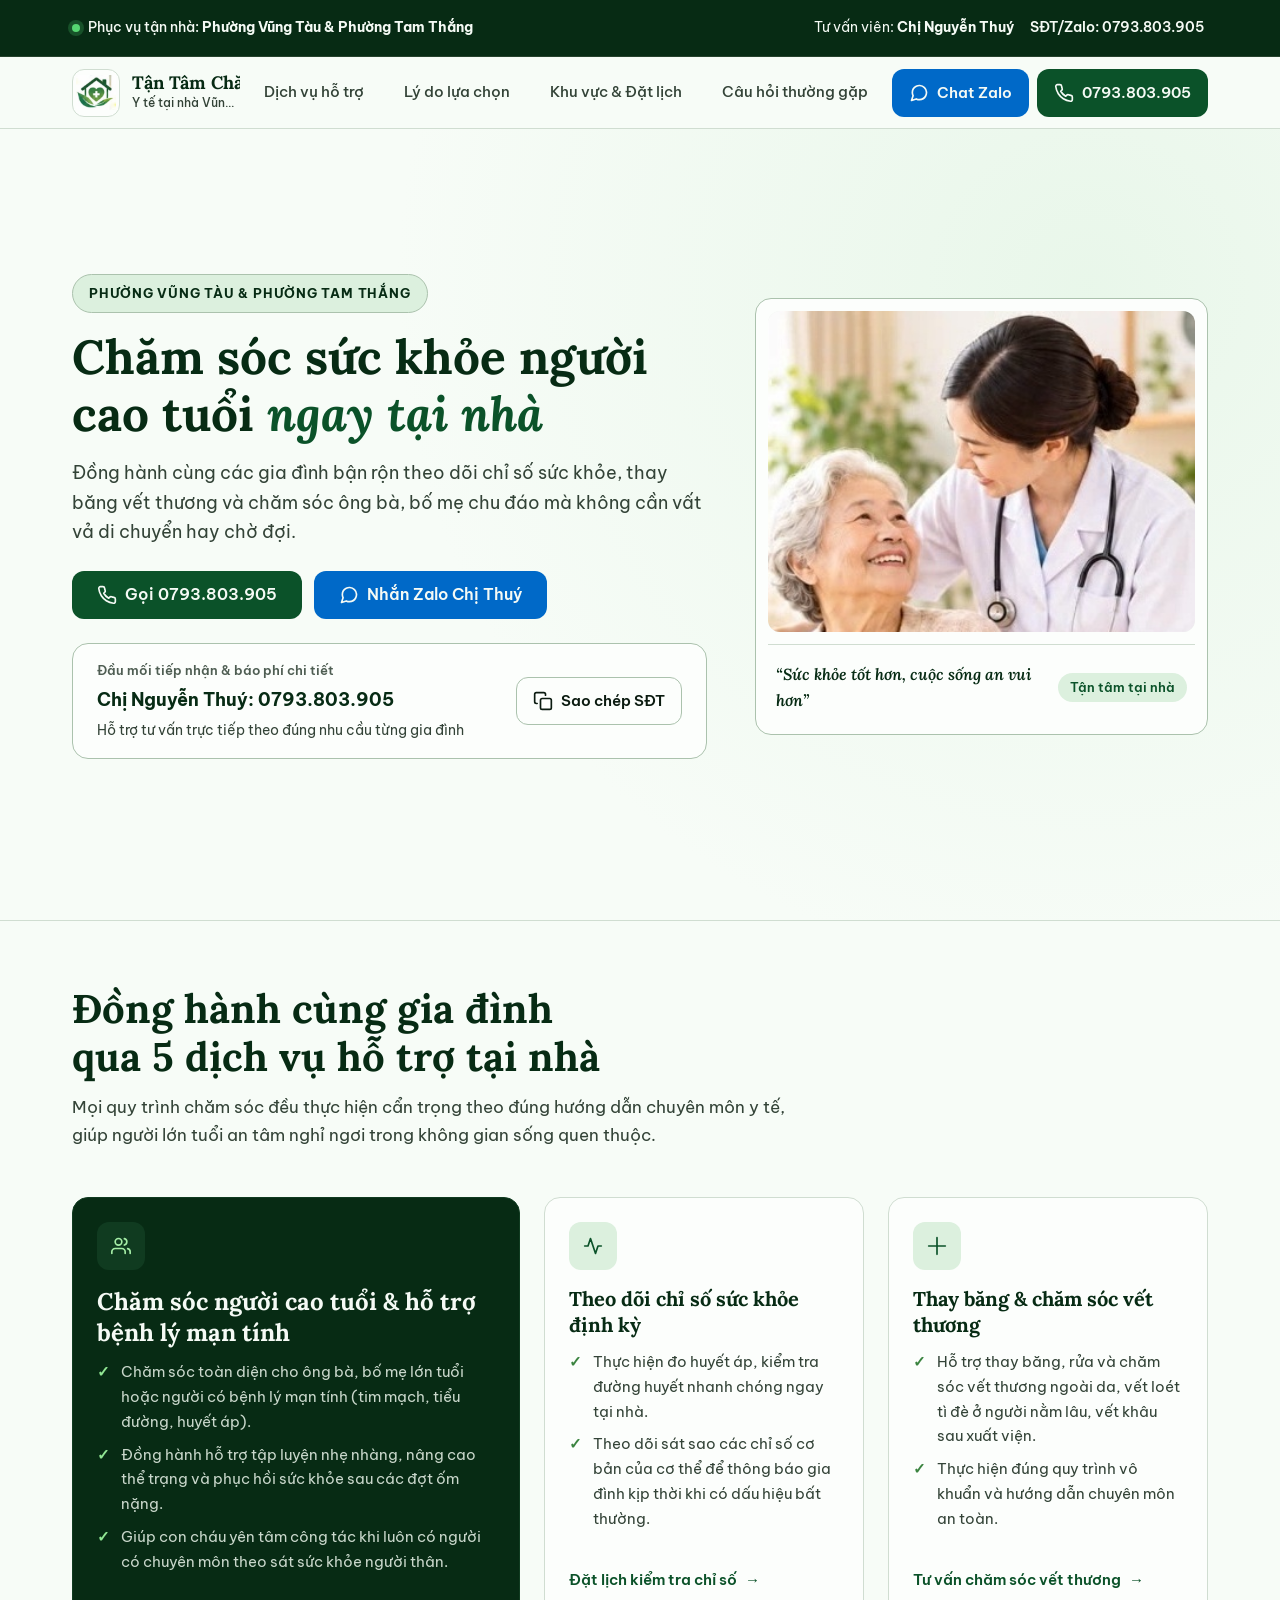
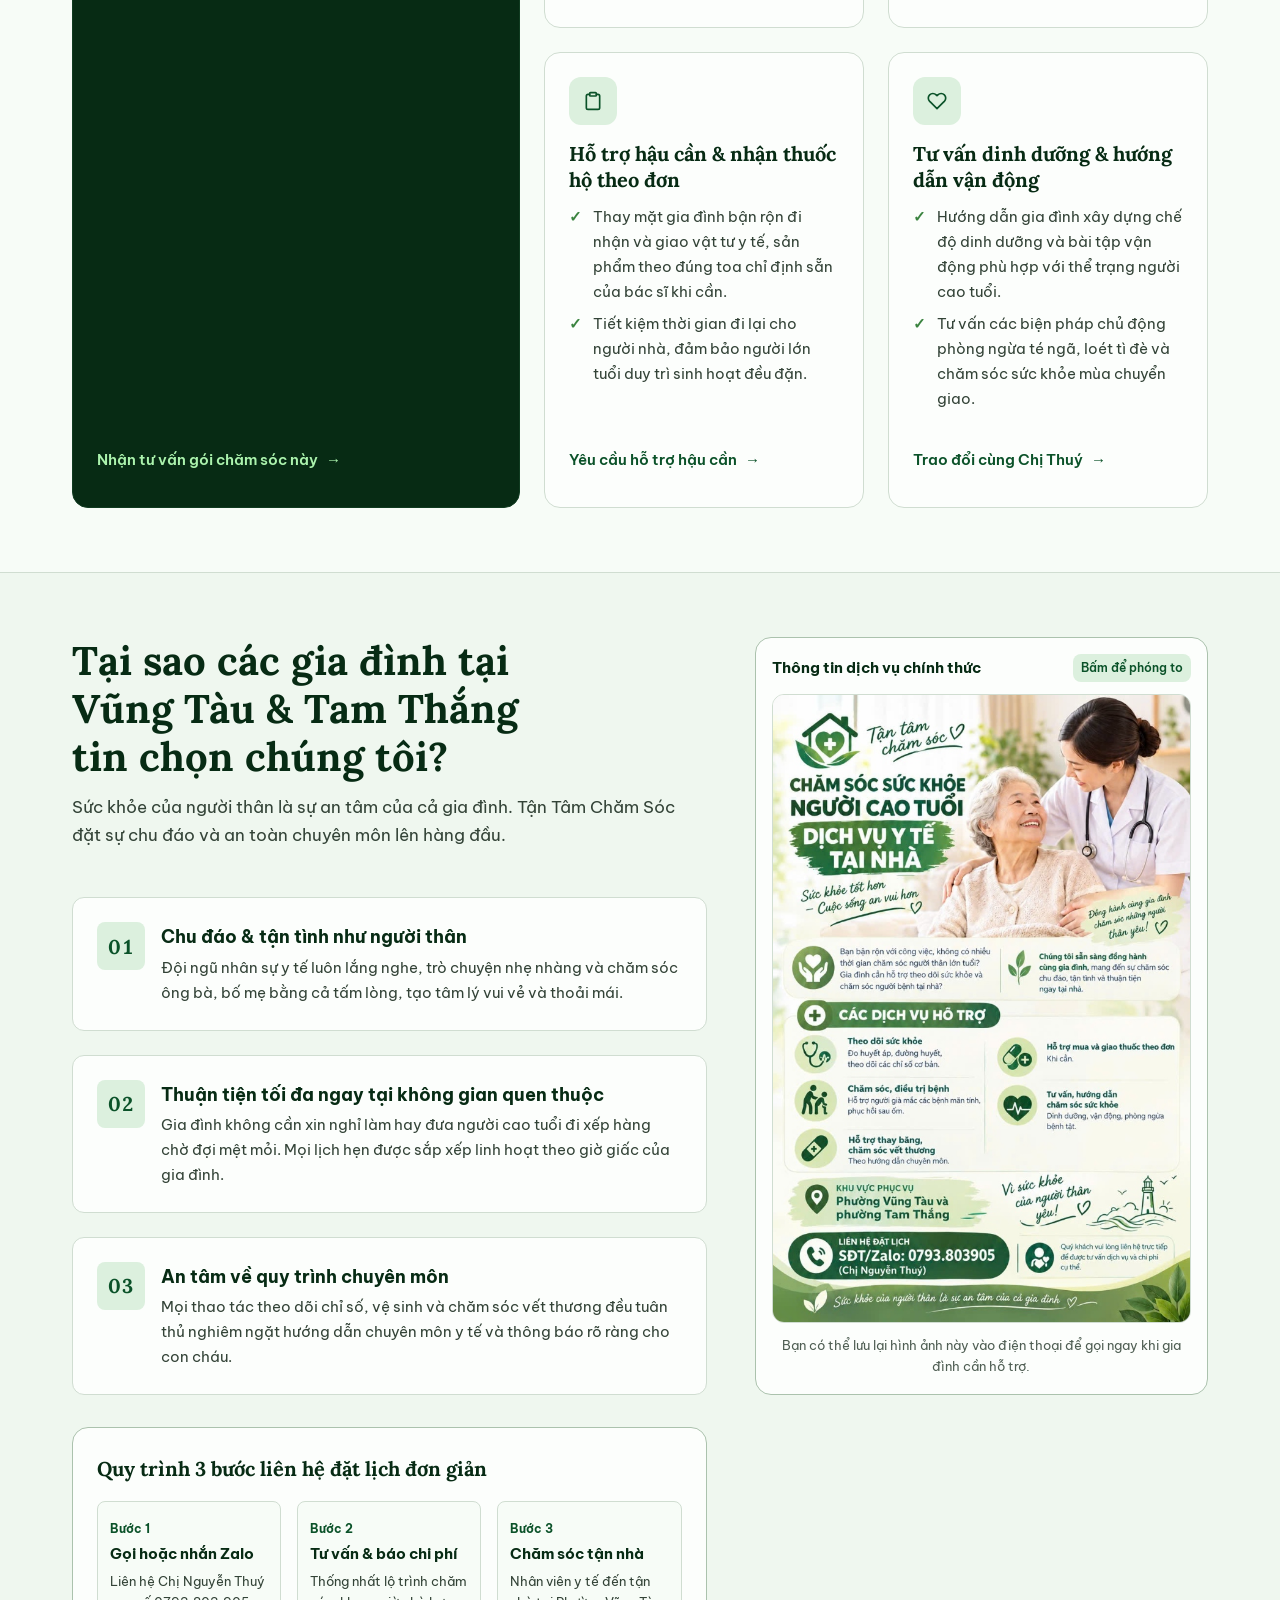
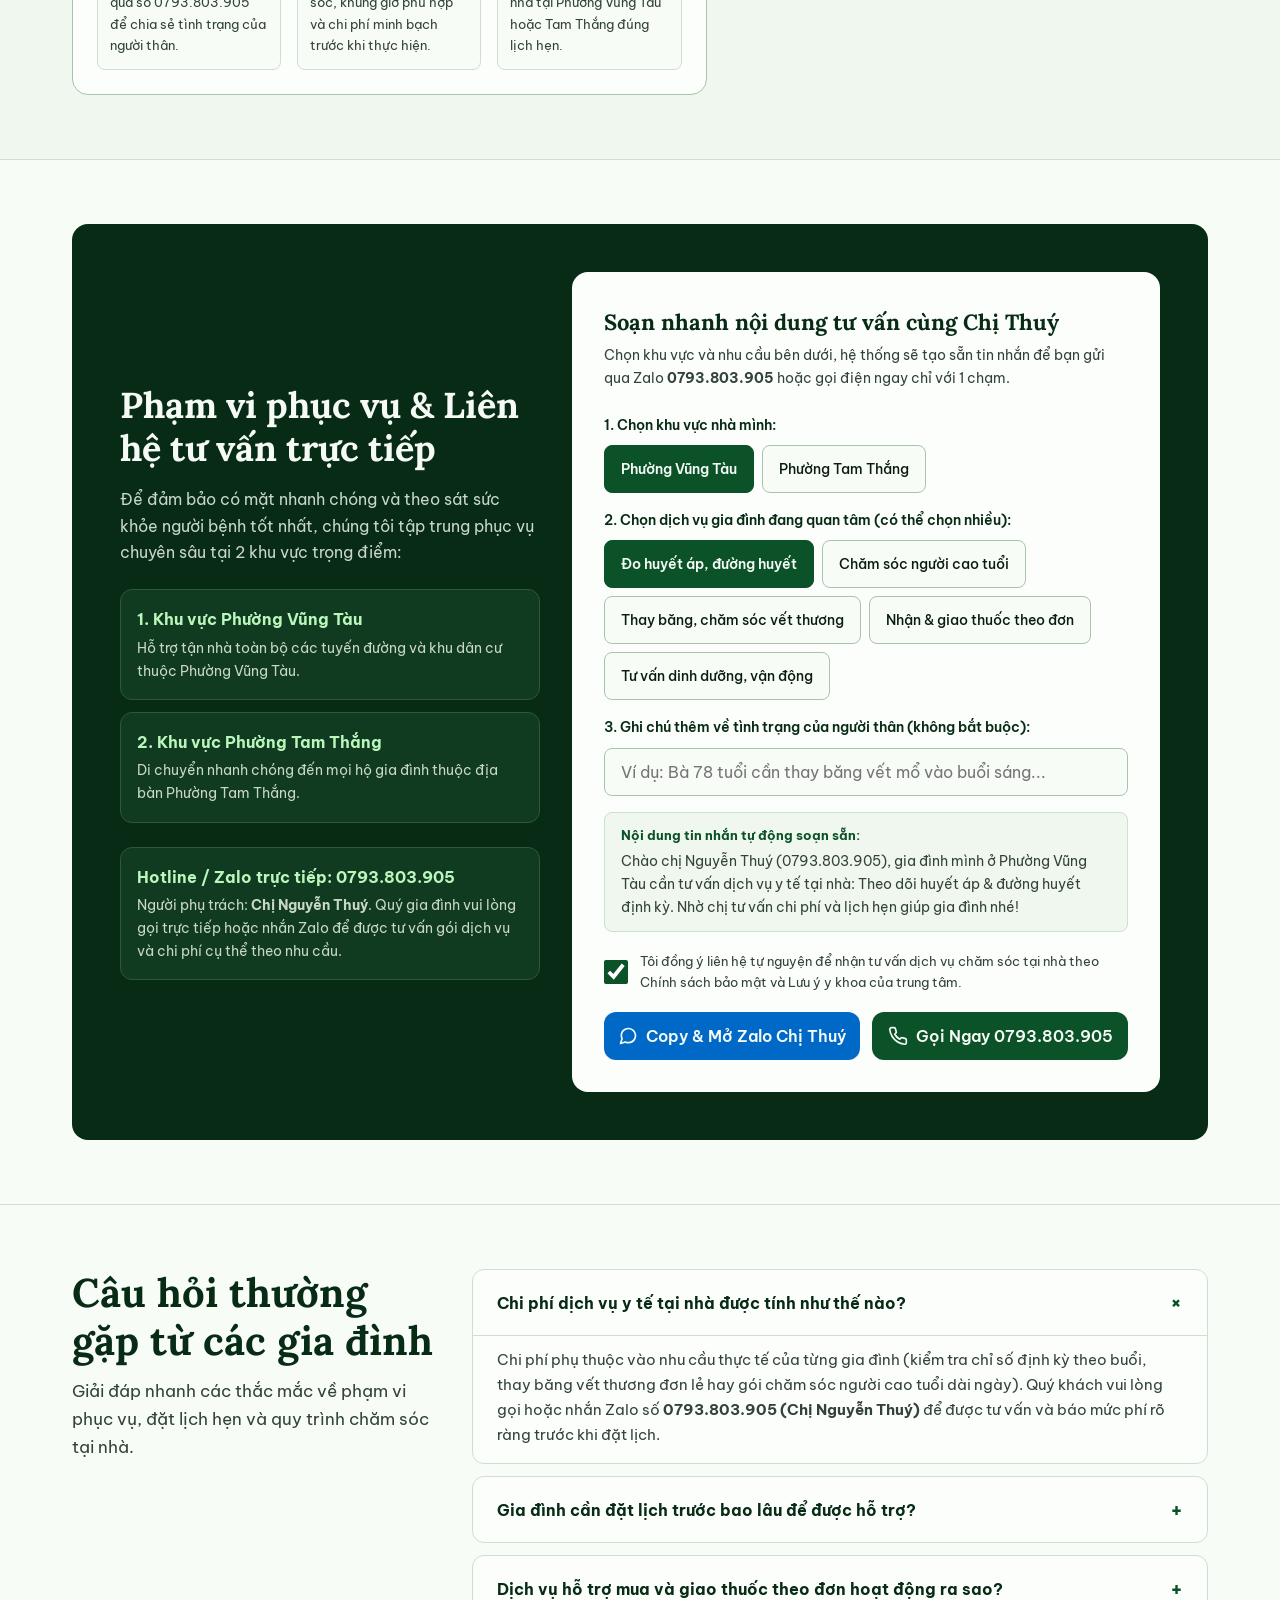
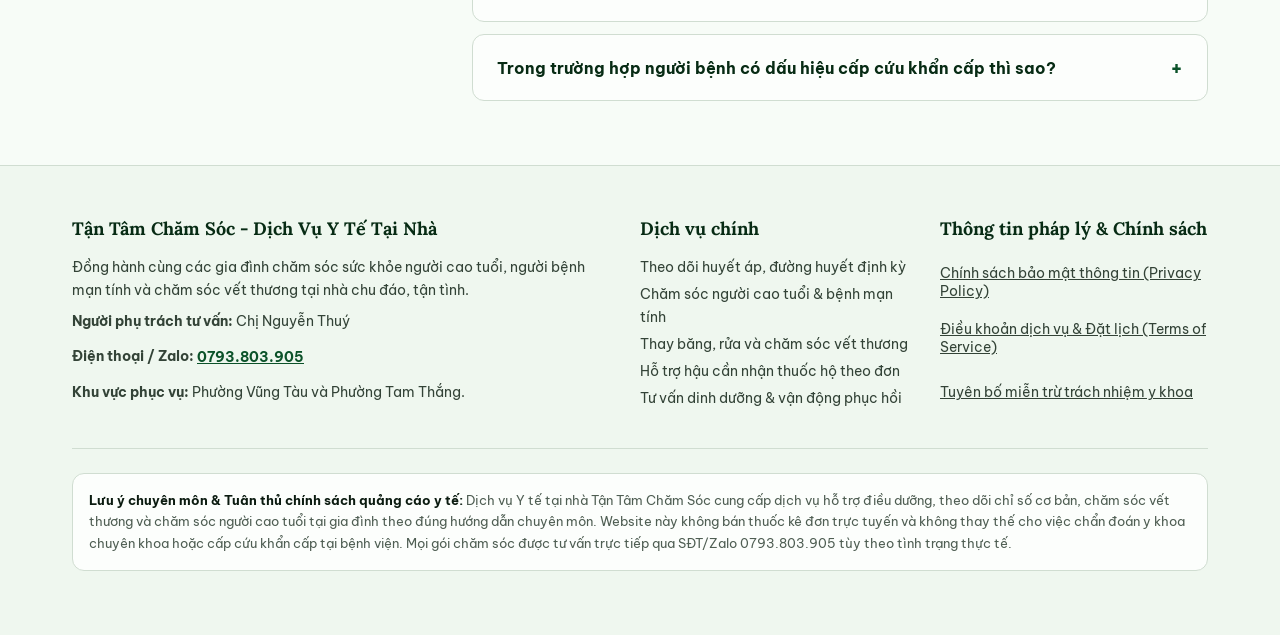
==== commit 3b34134a: "feat(mobile-pwa): enforce safe-area-inset, 48x48px touch targets, and verify 390x844 & 412x915 viewp" ====
--- a/index.html
+++ b/index.html
@@ -2,7 +2,10 @@
 <html lang="vi">
 <head>
   <meta charset="UTF-8" />
-  <meta name="viewport" content="width=device-width, initial-scale=1.0" />
+  <meta name="viewport" content="width=device-width, initial-scale=1.0, viewport-fit=cover" />
+  <meta name="theme-color" content="#133824" />
+  <meta name="apple-mobile-web-app-capable" content="yes" />
+  <meta name="apple-mobile-web-app-status-bar-style" content="default" />
   <title>Dịch Vụ Y Tế Tại Nhà Vũng Tàu &amp; Tam Thắng | Tận Tâm Chăm Sóc (0793.803.905)</title>
   <meta name="description" content="Dịch vụ y tế và chăm sóc sức khỏe người cao tuổi tại nhà khu vực Phường Vũng Tàu và Phường Tam Thắng. Đo huyết áp, đường huyết, thay băng vết thương, chăm sóc bệnh mạn tính. Liên hệ Chị Nguyễn Thuý: 0793.803.905." />
   <meta name="keywords" content="y tế tại nhà Vũng Tàu, chăm sóc sức khỏe người cao tuổi Vũng Tàu, y tế tại nhà Tam Thắng, thay băng vết thương tại nhà Vũng Tàu, điều dưỡng tại nhà Vũng Tàu, Tận Tâm Chăm Sóc" />
@@ -16,6 +19,8 @@
   <meta property="og:image" content="/assets/poster-tan-tam-cham-soc.jpg" />
 
   <link rel="icon" type="image/png" href="/assets/brand-logo.png" />
+  <link rel="apple-touch-icon" href="/assets/brand-logo.png" />
+  <link rel="manifest" href="/manifest.webmanifest" />
 
   <!-- Google Fonts: Lora (Editorial Display) + Be Vietnam Pro (Vietnamese Body & UI) -->
   <link rel="preconnect" href="https://fonts.googleapis.com" />
@@ -561,7 +566,7 @@
           </p>
           <p style="margin-top: 8px;">
             <strong>Người phụ trách tư vấn:</strong> Chị Nguyễn Thuý<br />
-            <strong>Điện thoại / Zalo:</strong> <a href="tel:0793803905" data-track-call="footer">0793.803.905</a><br />
+            <strong>Điện thoại / Zalo:</strong> <a href="tel:0793803905" class="footer-phone-link" data-track-call="footer">0793.803.905</a><br />
             <strong>Khu vực phục vụ:</strong> Phường Vũng Tàu và Phường Tam Thắng.
           </p>
         </div>
--- a/styles.css
+++ b/styles.css
@@ -63,6 +63,8 @@
   scroll-behavior: smooth;
   font-size: 16px;
   -webkit-text-size-adjust: 100%;
+  overflow-x: hidden;
+  max-width: 100%;
 }
 
 body {
@@ -71,12 +73,13 @@
   color: var(--text-primary);
   line-height: 1.65;
   overflow-x: hidden;
-  padding-bottom: 80px;
+  max-width: 100%;
+  padding-bottom: calc(88px + env(safe-area-inset-bottom, 0px));
 }
 
 @media (min-width: 768px) {
   body {
-    padding-bottom: 0;
+    padding-bottom: env(safe-area-inset-bottom, 0px);
   }
 }
 
@@ -105,17 +108,19 @@
   outline-offset: 4px;
 }
 
-/* Utility Container */
+/* Utility Container (Safe-Area Invariant) */
 .container {
   width: 100%;
   max-width: 1200px;
   margin: 0 auto;
-  padding: 0 var(--space-4);
+  padding-left: max(var(--space-4), env(safe-area-inset-left, 0px));
+  padding-right: max(var(--space-4), env(safe-area-inset-right, 0px));
 }
 
 @media (min-width: 768px) {
   .container {
-    padding: 0 var(--space-8);
+    padding-left: max(var(--space-8), env(safe-area-inset-left, 0px));
+    padding-right: max(var(--space-8), env(safe-area-inset-right, 0px));
   }
 }
 
@@ -123,7 +128,8 @@
 .top-notice {
   background-color: var(--bg-forest-deep);
   color: var(--text-on-dark);
-  padding: var(--space-2) 0;
+  padding-top: max(var(--space-1), env(safe-area-inset-top, 0px));
+  padding-bottom: var(--space-1);
   font-size: 0.875rem;
   border-bottom: 1px solid oklch(0.35 0.05 152);
 }
@@ -133,7 +139,8 @@
   flex-wrap: wrap;
   align-items: center;
   justify-content: space-between;
-  gap: var(--space-2);
+  column-gap: var(--space-3);
+  row-gap: var(--space-1);
 }
 
 .top-notice__area {
@@ -149,16 +156,24 @@
   border-radius: var(--radius-pill);
   background-color: oklch(0.78 0.18 148);
   box-shadow: 0 0 0 4px oklch(0.78 0.18 148 / 0.22);
+  flex-shrink: 0;
 }
 
 .top-notice__contact {
   display: flex;
   align-items: center;
-  gap: var(--space-4);
+  flex-wrap: wrap;
+  column-gap: var(--space-3);
+  row-gap: 0;
   font-variant-numeric: tabular-nums;
 }
 
 .top-notice__link {
+  display: inline-flex;
+  align-items: center;
+  min-height: 48px;
+  min-width: 48px;
+  padding: 0 var(--space-1);
   color: var(--text-on-dark);
   font-weight: 600;
   transition: color 200ms var(--ease-out-quart);
@@ -176,7 +191,7 @@
   background-color: oklch(0.985 0.008 145 / 0.94);
   backdrop-filter: blur(12px);
   border-bottom: 1px solid var(--border-subtle);
-  height: 72px;
+  min-height: 72px;
   display: flex;
   align-items: center;
 }
@@ -185,18 +200,35 @@
   display: flex;
   align-items: center;
   justify-content: space-between;
-  gap: var(--space-4);
+  gap: var(--space-2);
+}
+
+@media (min-width: 640px) {
+  .site-header__inner {
+    gap: var(--space-4);
+  }
 }
 
 .brand {
-  display: flex;
-  align-items: center;
-  gap: var(--space-3);
+  display: inline-flex;
+  align-items: center;
+  min-height: 48px;
+  min-width: 48px;
+  gap: var(--space-2);
+  flex: 1 1 auto;
+  overflow: hidden;
+}
+
+@media (min-width: 640px) {
+  .brand {
+    gap: var(--space-3);
+    flex: 0 1 auto;
+  }
 }
 
 .brand__logo-wrap {
-  width: 48px;
-  height: 48px;
+  width: 44px;
+  height: 44px;
   border-radius: var(--radius-md);
   background-color: var(--bg-elevated);
   border: 1px solid var(--border-subtle);
@@ -207,30 +239,53 @@
   flex-shrink: 0;
 }
 
+@media (min-width: 640px) {
+  .brand__logo-wrap {
+    width: 48px;
+    height: 48px;
+  }
+}
+
 .brand__logo-img {
-  width: 42px;
-  height: 42px;
+  width: 40px;
+  height: 40px;
   object-fit: contain;
 }
 
 .brand__text {
   display: flex;
   flex-direction: column;
-  white-space: nowrap;
+  min-width: 0;
 }
 
 .brand__name {
   font-family: var(--font-display);
   font-weight: 700;
-  font-size: 1.125rem;
+  font-size: 0.9375rem;
   line-height: 1.2;
   color: var(--bg-forest-deep);
+  white-space: nowrap;
+}
+
+@media (min-width: 640px) {
+  .brand__name {
+    font-size: 1.125rem;
+  }
 }
 
 .brand__tagline {
-  font-size: 0.75rem;
+  font-size: 0.6875rem;
   color: var(--text-secondary);
   font-weight: 500;
+  white-space: nowrap;
+  overflow: hidden;
+  text-overflow: ellipsis;
+}
+
+@media (min-width: 640px) {
+  .brand__tagline {
+    font-size: 0.75rem;
+  }
 }
 
 .header-nav {
@@ -246,10 +301,14 @@
 }
 
 .header-nav__link {
+  display: inline-flex;
+  align-items: center;
+  min-height: 48px;
+  min-width: 48px;
   font-size: 0.9375rem;
   font-weight: 500;
   color: var(--text-secondary);
-  padding: var(--space-2) var(--space-1);
+  padding: var(--space-2) var(--space-2);
   white-space: nowrap;
   transition: color 200ms var(--ease-out-quart), transform 200ms var(--ease-out-quart);
 }
@@ -270,6 +329,15 @@
   .header-actions .btn--zalo {
     display: none;
   }
+  .header-actions .btn--compact {
+    padding: var(--space-2) var(--space-3);
+    font-size: 0.8125rem;
+    gap: var(--space-1);
+  }
+  .header-actions .btn__icon {
+    width: 16px;
+    height: 16px;
+  }
 }
 
 /* Interactive Buttons */
@@ -279,6 +347,7 @@
   justify-content: center;
   gap: var(--space-2);
   min-height: 48px;
+  min-width: 48px;
   padding: var(--space-3) var(--space-6);
   border-radius: var(--radius-md);
   font-weight: 600;
@@ -330,7 +399,8 @@
 }
 
 .btn--compact {
-  min-height: 44px;
+  min-height: 48px;
+  min-width: 48px;
   padding: var(--space-2) var(--space-4);
   font-size: 0.9375rem;
 }
@@ -649,7 +719,8 @@
   border: none;
   cursor: pointer;
   padding: var(--space-2) 0;
-  min-height: 44px;
+  min-height: 48px;
+  min-width: 48px;
   text-align: left;
 }
 
@@ -705,8 +776,8 @@
   font-size: 1.25rem;
   color: var(--brand-primary);
   background-color: var(--bg-badge-soft);
-  width: 44px;
-  height: 44px;
+  width: 48px;
+  height: 48px;
   border-radius: var(--radius-sm);
   display: flex;
   align-items: center;
@@ -813,6 +884,8 @@
 
 .poster-showcase__img-btn {
   width: 100%;
+  min-height: 48px;
+  min-width: 48px;
   border: 1px solid var(--border-subtle);
   border-radius: var(--radius-md);
   overflow: hidden;
@@ -950,7 +1023,11 @@
 }
 
 .chip-btn {
-  min-height: 44px;
+  display: inline-flex;
+  align-items: center;
+  justify-content: center;
+  min-height: 48px;
+  min-width: 48px;
   padding: var(--space-2) var(--space-4);
   border-radius: var(--radius-sm);
   border: 1px solid var(--border-strong);
@@ -1004,19 +1081,23 @@
 
 .consent-row {
   display: flex;
-  align-items: flex-start;
-  gap: var(--space-2);
+  align-items: center;
+  gap: var(--space-3);
+  min-height: 48px;
   font-size: 0.8125rem;
   color: var(--text-secondary);
   margin-bottom: var(--space-4);
+  cursor: pointer;
 }
 
 .consent-row input[type="checkbox"] {
-  width: 20px;
-  height: 20px;
-  margin-top: 2px;
+  width: 24px;
+  height: 24px;
+  min-width: 24px;
+  min-height: 24px;
   accent-color: var(--brand-primary);
   flex-shrink: 0;
+  cursor: pointer;
 }
 
 .quick-builder__actions {
@@ -1132,19 +1213,32 @@
   list-style: none;
   display: flex;
   flex-direction: column;
-  gap: var(--space-2);
+  gap: var(--space-1);
+}
+
+.footer-phone-link {
+  display: inline-flex;
+  align-items: center;
+  min-height: 48px;
+  min-width: 48px;
+  font-weight: 700;
+  color: var(--brand-primary);
+  text-decoration: underline;
 }
 
 .footer-link-btn {
+  display: inline-flex;
+  align-items: center;
   background: none;
   border: none;
   color: var(--text-secondary);
   font-size: 0.875rem;
   text-align: left;
   cursor: pointer;
-  padding: var(--space-1) 0;
+  padding: var(--space-2) 0;
   text-decoration: underline;
-  min-height: 36px;
+  min-height: 48px;
+  min-width: 48px;
 }
 
 .footer-link-btn:hover {
@@ -1165,7 +1259,7 @@
   color: var(--text-primary);
 }
 
-/* Mobile Sticky Bottom Action Bar */
+/* Mobile Sticky Bottom Action Bar (Safe-Area Invariant) */
 .mobile-sticky-bar {
   position: fixed;
   bottom: 0;
@@ -1174,7 +1268,10 @@
   z-index: 45;
   background-color: var(--bg-elevated);
   border-top: 1px solid var(--border-strong);
-  padding: var(--space-2) var(--space-3);
+  padding-top: var(--space-2);
+  padding-right: max(var(--space-3), env(safe-area-inset-right, 0px));
+  padding-bottom: calc(var(--space-2) + env(safe-area-inset-bottom, 0px));
+  padding-left: max(var(--space-3), env(safe-area-inset-left, 0px));
   display: grid;
   grid-template-columns: 1fr 1fr auto;
   gap: var(--space-2);
@@ -1188,6 +1285,7 @@
 
 .mobile-sticky-bar .btn {
   min-height: 48px;
+  min-width: 48px;
   padding: var(--space-2) var(--space-3);
   font-size: 0.875rem;
 }
@@ -1227,8 +1325,11 @@
 }
 
 .policy-dialog__close {
-  min-width: 44px;
-  min-height: 44px;
+  display: inline-flex;
+  align-items: center;
+  justify-content: center;
+  min-width: 48px;
+  min-height: 48px;
   border-radius: var(--radius-sm);
   border: 1px solid var(--border-subtle);
   background-color: var(--bg-canvas);
@@ -1238,6 +1339,7 @@
 
 .policy-dialog__content {
   padding: var(--space-6);
+  padding-bottom: calc(var(--space-6) + env(safe-area-inset-bottom, 0px));
   overflow-y: auto;
   display: flex;
   flex-direction: column;
@@ -1253,9 +1355,9 @@
 /* Toast Notification */
 .toast {
   position: fixed;
-  bottom: 88px;
-  right: var(--space-4);
-  left: var(--space-4);
+  bottom: calc(88px + env(safe-area-inset-bottom, 0px));
+  right: max(var(--space-4), env(safe-area-inset-right, 0px));
+  left: max(var(--space-4), env(safe-area-inset-left, 0px));
   z-index: 60;
   background-color: var(--bg-forest-deep);
   color: var(--text-on-dark);
@@ -1277,7 +1379,7 @@
 @media (min-width: 640px) {
   .toast {
     left: auto;
-    bottom: var(--space-6);
+    bottom: calc(var(--space-6) + env(safe-area-inset-bottom, 0px));
     max-width: 420px;
   }
 }
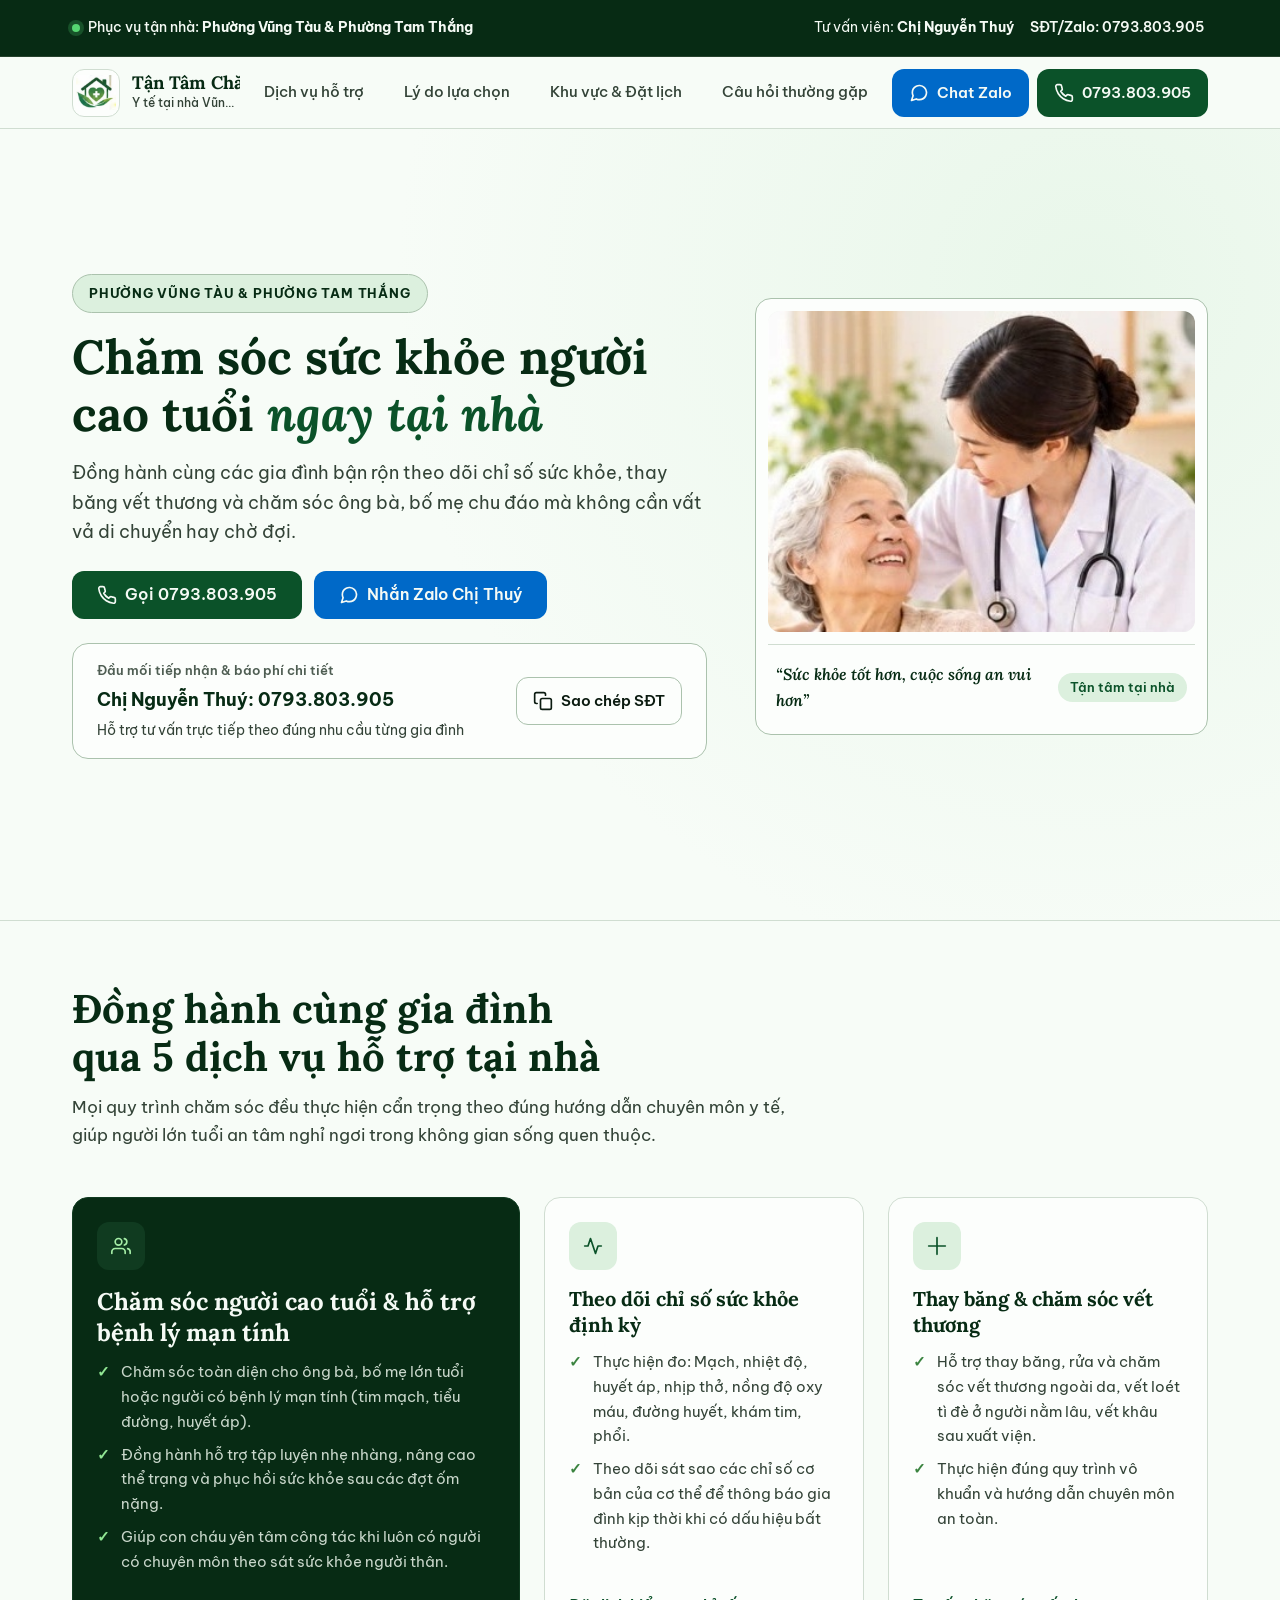
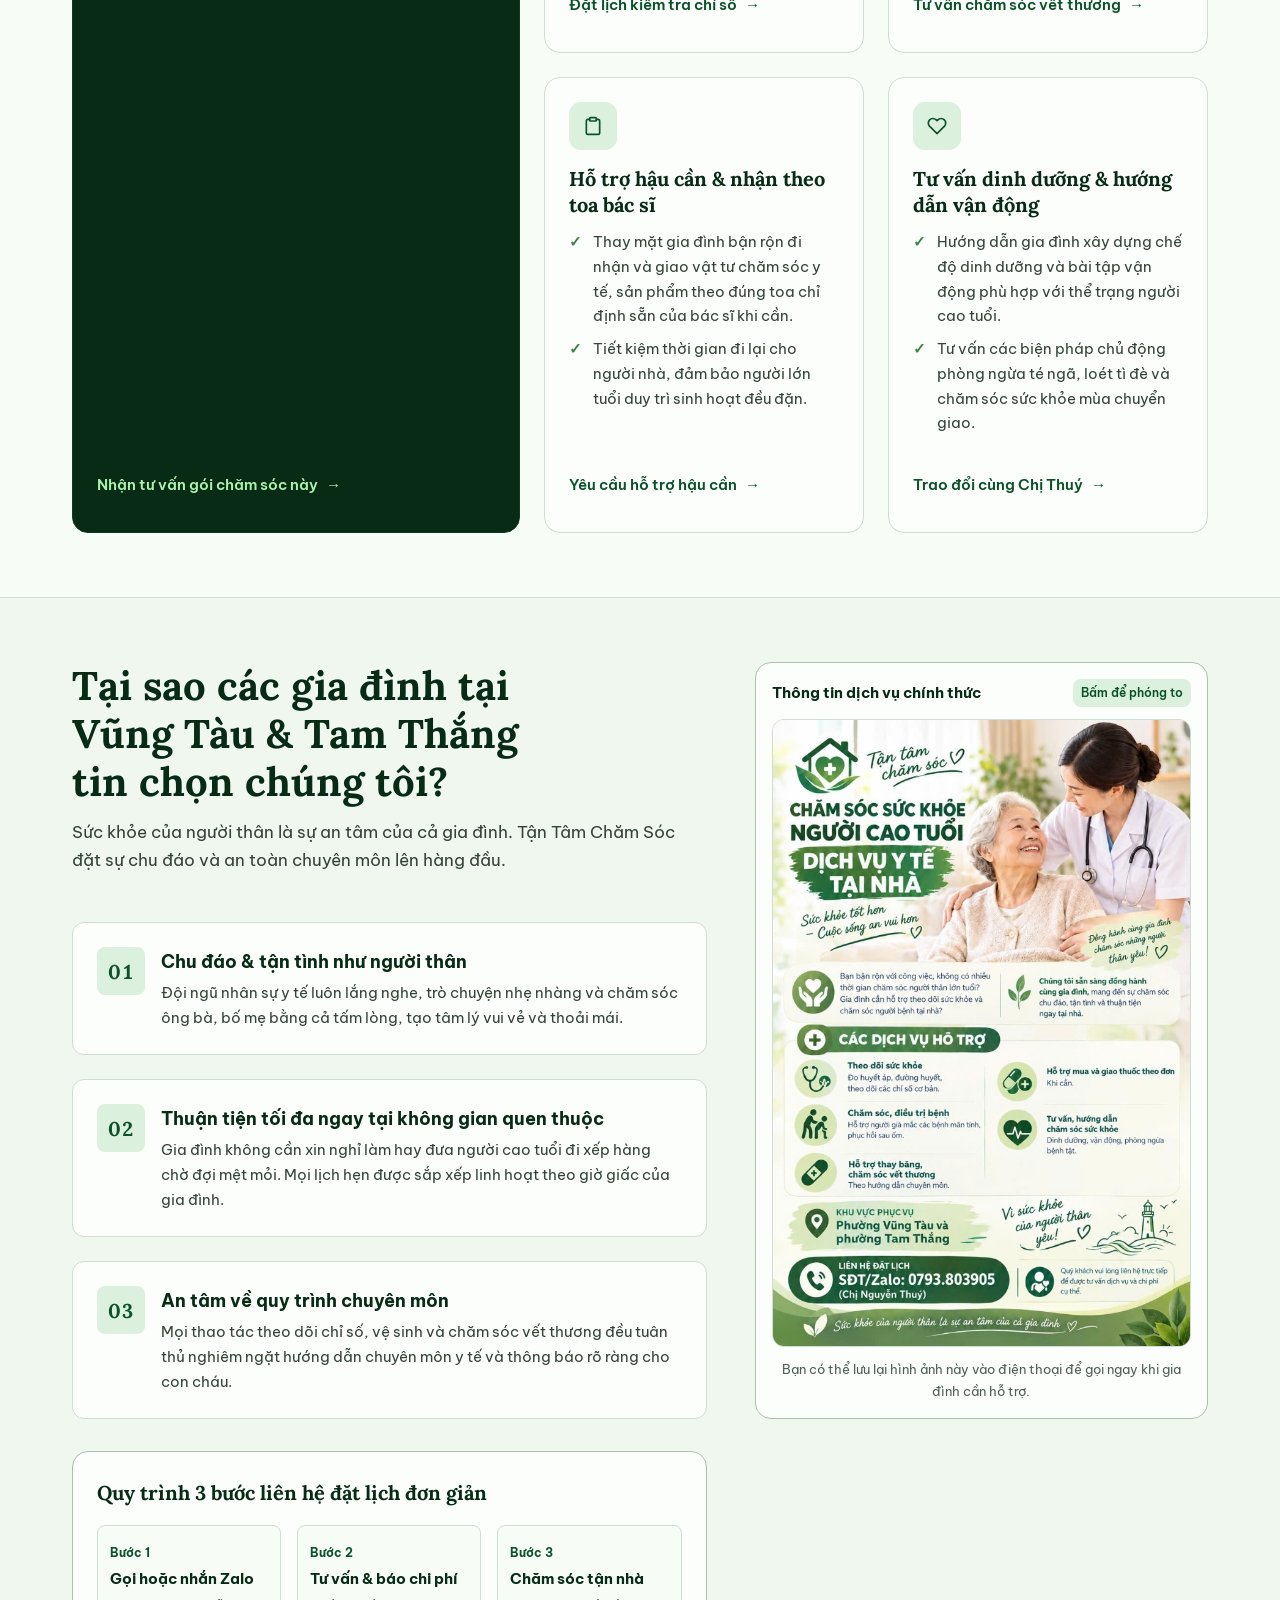
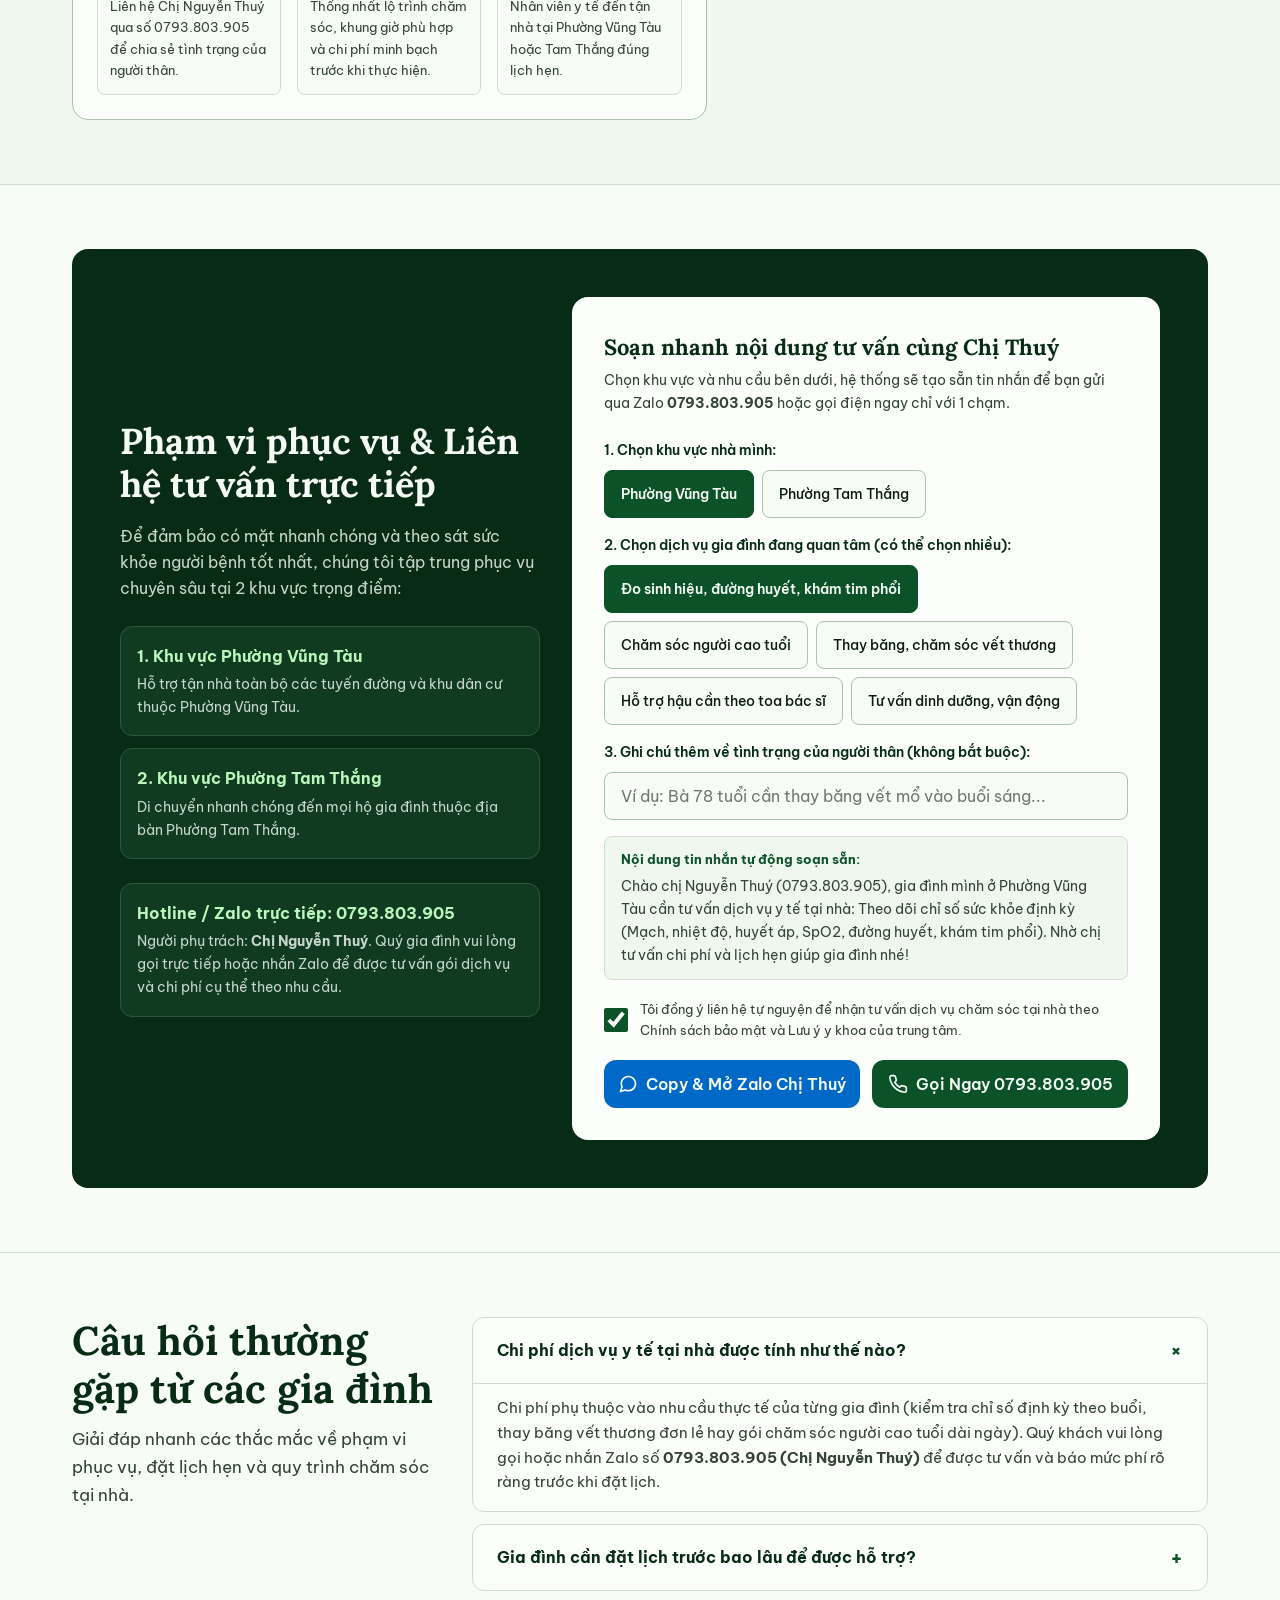
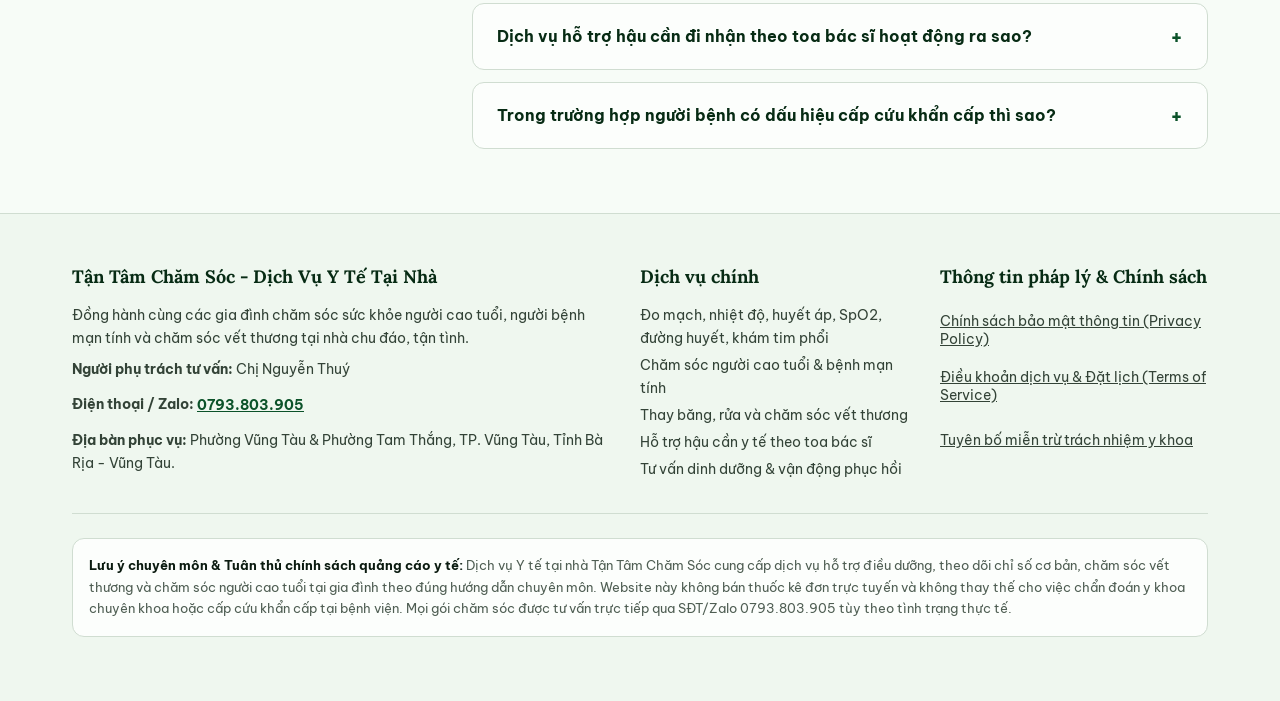
==== commit e77894f6: "feat(content-adwords): update health monitoring items from handwritten note, harden AdWords copy & f" ====
--- a/index.html
+++ b/index.html
@@ -7,19 +7,25 @@
   <meta name="apple-mobile-web-app-capable" content="yes" />
   <meta name="apple-mobile-web-app-status-bar-style" content="default" />
   <title>Dịch Vụ Y Tế Tại Nhà Vũng Tàu &amp; Tam Thắng | Tận Tâm Chăm Sóc (0793.803.905)</title>
-  <meta name="description" content="Dịch vụ y tế và chăm sóc sức khỏe người cao tuổi tại nhà khu vực Phường Vũng Tàu và Phường Tam Thắng. Đo huyết áp, đường huyết, thay băng vết thương, chăm sóc bệnh mạn tính. Liên hệ Chị Nguyễn Thuý: 0793.803.905." />
-  <meta name="keywords" content="y tế tại nhà Vũng Tàu, chăm sóc sức khỏe người cao tuổi Vũng Tàu, y tế tại nhà Tam Thắng, thay băng vết thương tại nhà Vũng Tàu, điều dưỡng tại nhà Vũng Tàu, Tận Tâm Chăm Sóc" />
+  <meta name="description" content="Dịch vụ y tế và chăm sóc sức khỏe người cao tuổi tại nhà khu vực Phường Vũng Tàu và Phường Tam Thắng. Thực hiện đo: Mạch, nhiệt độ, huyết áp, nhịp thở, nồng độ oxy máu, đường huyết, khám tim, phổi, thay băng vết thương. Liên hệ Chị Nguyễn Thuý: 0793.803.905." />
+  <meta name="keywords" content="y tế tại nhà Vũng Tàu, chăm sóc sức khỏe người cao tuổi Vũng Tàu, y tế tại nhà Tam Thắng, đo huyết áp đường huyết SpO2 khám tim phổi tại nhà Vũng Tàu, thay băng vết thương tại nhà Vũng Tàu, Tận Tâm Chăm Sóc" />
   <meta name="robots" content="index, follow" />
+  <link rel="canonical" href="https://ytetainha-alpha.vercel.app/" />
 
   <!-- Open Graph / Facebook Ads & Zalo Preview -->
   <meta property="og:type" content="website" />
   <meta property="og:locale" content="vi_VN" />
+  <meta property="og:site_name" content="Tận Tâm Chăm Sóc" />
+  <meta property="og:url" content="https://ytetainha-alpha.vercel.app/" />
   <meta property="og:title" content="Dịch Vụ Y Tế Tại Nhà Vũng Tàu &amp; Tam Thắng | Tận Tâm Chăm Sóc" />
-  <meta property="og:description" content="Đồng hành cùng gia đình chăm sóc người thân yêu tại Phường Vũng Tàu và Phường Tam Thắng. Liên hệ SĐT/Zalo: 0793.803.905 (Chị Nguyễn Thuý)." />
-  <meta property="og:image" content="/assets/poster-tan-tam-cham-soc.jpg" />
-
-  <link rel="icon" type="image/png" href="/assets/brand-logo.png" />
-  <link rel="apple-touch-icon" href="/assets/brand-logo.png" />
+  <meta property="og:description" content="Thực hiện đo mạch, nhiệt độ, huyết áp, nhịp thở, nồng độ oxy máu, đường huyết, khám tim, phổi và chăm sóc người thân yêu tại Phường Vũng Tàu &amp; Tam Thắng. Liên hệ SĐT/Zalo: 0793.803.905 (Chị Nguyễn Thuý)." />
+  <meta property="og:image" content="https://ytetainha-alpha.vercel.app/assets/poster-tan-tam-cham-soc.jpg" />
+  <meta property="og:image:width" content="682" />
+  <meta property="og:image:height" content="1024" />
+  <meta property="og:image:alt" content="Ấn phẩm Dịch Vụ Y Tế Tại Nhà Vũng Tàu &amp; Tam Thắng - Tận Tâm Chăm Sóc (0793.803.905)" />
+
+  <link rel="icon" type="image/png" sizes="192x192" href="/assets/icon-192.png" />
+  <link rel="apple-touch-icon" sizes="180x180" href="/assets/apple-touch-icon.png" />
   <link rel="manifest" href="/manifest.webmanifest" />
 
   <!-- Google Fonts: Lora (Editorial Display) + Be Vietnam Pro (Vietnamese Body & UI) -->
@@ -35,9 +41,17 @@
     "@context": "https://schema.org",
     "@type": "MedicalBusiness",
     "name": "Tận Tâm Chăm Sóc - Dịch Vụ Y Tế Tại Nhà Vũng Tàu & Tam Thắng",
-    "description": "Dịch vụ chăm sóc sức khỏe người cao tuổi, theo dõi huyết áp, đường huyết, thay băng chăm sóc vết thương và tư vấn dinh dưỡng tại nhà khu vực Phường Vũng Tàu và Phường Tam Thắng.",
-    "image": "/assets/poster-tan-tam-cham-soc.jpg",
+    "url": "https://ytetainha-alpha.vercel.app/",
+    "description": "Dịch vụ chăm sóc sức khỏe người cao tuổi, thực hiện đo mạch, nhiệt độ, huyết áp, nhịp thở, nồng độ oxy máu, đường huyết, khám tim, phổi, thay băng chăm sóc vết thương và tư vấn dinh dưỡng tại nhà khu vực Phường Vũng Tàu và Phường Tam Thắng.",
+    "image": "https://ytetainha-alpha.vercel.app/assets/poster-tan-tam-cham-soc.jpg",
     "telephone": "+84793803905",
+    "address": {
+      "@type": "PostalAddress",
+      "streetAddress": "Khu vực Phường Vũng Tàu & Phường Tam Thắng",
+      "addressLocality": "TP. Vũng Tàu",
+      "addressRegion": "Bà Rịa - Vũng Tàu",
+      "addressCountry": "VN"
+    },
     "contactPoint": {
       "@type": "ContactPoint",
       "telephone": "+84793803905",
@@ -227,11 +241,11 @@
               </div>
               <h3 class="bento-card__title">Theo dõi chỉ số sức khỏe định kỳ</h3>
               <ul class="bento-card__list">
-                <li>Thực hiện đo huyết áp, kiểm tra đường huyết nhanh chóng ngay tại nhà.</li>
+                <li>Thực hiện đo: Mạch, nhiệt độ, huyết áp, nhịp thở, nồng độ oxy máu, đường huyết, khám tim, phổi.</li>
                 <li>Theo dõi sát sao các chỉ số cơ bản của cơ thể để thông báo gia đình kịp thời khi có dấu hiệu bất thường.</li>
               </ul>
             </div>
-            <button type="button" class="bento-card__action" data-pick-service="Theo dõi huyết áp & đường huyết định kỳ">
+            <button type="button" class="bento-card__action" data-pick-service="Theo dõi chỉ số sức khỏe định kỳ (Mạch, nhiệt độ, huyết áp, SpO2, đường huyết, khám tim phổi)">
               <span>Đặt lịch kiểm tra chỉ số</span>
               <span aria-hidden="true">→</span>
             </button>
@@ -266,13 +280,13 @@
                   <rect x="8" y="2" width="8" height="4" rx="1" ry="1"></rect>
                 </svg>
               </div>
-              <h3 class="bento-card__title">Hỗ trợ hậu cần &amp; nhận thuốc hộ theo đơn</h3>
+              <h3 class="bento-card__title">Hỗ trợ hậu cần &amp; nhận theo toa bác sĩ</h3>
               <ul class="bento-card__list">
-                <li>Thay mặt gia đình bận rộn đi nhận và giao vật tư y tế, sản phẩm theo đúng toa chỉ định sẵn của bác sĩ khi cần.</li>
+                <li>Thay mặt gia đình bận rộn đi nhận và giao vật tư chăm sóc y tế, sản phẩm theo đúng toa chỉ định sẵn của bác sĩ khi cần.</li>
                 <li>Tiết kiệm thời gian đi lại cho người nhà, đảm bảo người lớn tuổi duy trì sinh hoạt đều đặn.</li>
               </ul>
             </div>
-            <button type="button" class="bento-card__action" data-pick-service="Hỗ trợ nhận & giao thuốc hộ theo đơn bác sĩ">
+            <button type="button" class="bento-card__action" data-pick-service="Hỗ trợ hậu cần & đi nhận theo toa bác sĩ">
               <span>Yêu cầu hỗ trợ hậu cần</span>
               <span aria-hidden="true">→</span>
             </button>
@@ -439,8 +453,8 @@
             <div class="form-group">
               <span class="form-label">2. Chọn dịch vụ gia đình đang quan tâm (có thể chọn nhiều):</span>
               <div class="chip-group" role="group" aria-label="Chọn dịch vụ cần tư vấn">
-                <button type="button" class="chip-btn" data-service-chip="Theo dõi huyết áp & đường huyết định kỳ" aria-pressed="true">
-                  Đo huyết áp, đường huyết
+                <button type="button" class="chip-btn" data-service-chip="Theo dõi chỉ số sức khỏe định kỳ (Mạch, nhiệt độ, huyết áp, SpO2, đường huyết, khám tim phổi)" aria-pressed="true">
+                  Đo sinh hiệu, đường huyết, khám tim phổi
                 </button>
                 <button type="button" class="chip-btn" data-service-chip="Chăm sóc người cao tuổi & hỗ trợ bệnh mạn tính" aria-pressed="false">
                   Chăm sóc người cao tuổi
@@ -448,8 +462,8 @@
                 <button type="button" class="chip-btn" data-service-chip="Hỗ trợ thay băng, chăm sóc vết thương tại nhà" aria-pressed="false">
                   Thay băng, chăm sóc vết thương
                 </button>
-                <button type="button" class="chip-btn" data-service-chip="Hỗ trợ nhận & giao thuốc hộ theo đơn bác sĩ" aria-pressed="false">
-                  Nhận &amp; giao thuốc theo đơn
+                <button type="button" class="chip-btn" data-service-chip="Hỗ trợ hậu cần & đi nhận theo toa bác sĩ" aria-pressed="false">
+                  Hỗ trợ hậu cần theo toa bác sĩ
                 </button>
                 <button type="button" class="chip-btn" data-service-chip="Tư vấn dinh dưỡng & hướng dẫn vận động tại nhà" aria-pressed="false">
                   Tư vấn dinh dưỡng, vận động
@@ -533,11 +547,11 @@
 
           <details class="faq-item">
             <summary>
-              <span>Dịch vụ hỗ trợ mua và giao thuốc theo đơn hoạt động ra sao?</span>
+              <span>Dịch vụ hỗ trợ hậu cần đi nhận theo toa bác sĩ hoạt động ra sao?</span>
               <span class="faq-item__icon" aria-hidden="true">+</span>
             </summary>
             <div class="faq-item__body">
-              Chúng tôi không bán thuốc trực tuyến và không tự ý kê đơn. Khi người bệnh đã có sẵn đơn thuốc do bác sĩ bệnh viện chỉ định nhưng gia đình bận rộn không kịp đi mua, nhân viên sẽ hỗ trợ đi nhận thuốc hộ tại nhà thuốc hợp pháp và giao tận tay gia đình.
+              Chúng tôi không kinh doanh dược phẩm trực tuyến và không tự ý kê đơn. Khi người bệnh đã có sẵn toa chỉ định của bác sĩ bệnh viện nhưng gia đình bận rộn không kịp đi lại, nhân viên sẽ hỗ trợ hậu cần đi nhận hộ vật tư chăm sóc y tế hợp pháp và giao tận tay gia đình.
             </div>
           </details>
 
@@ -567,17 +581,17 @@
           <p style="margin-top: 8px;">
             <strong>Người phụ trách tư vấn:</strong> Chị Nguyễn Thuý<br />
             <strong>Điện thoại / Zalo:</strong> <a href="tel:0793803905" class="footer-phone-link" data-track-call="footer">0793.803.905</a><br />
-            <strong>Khu vực phục vụ:</strong> Phường Vũng Tàu và Phường Tam Thắng.
+            <strong>Địa bàn phục vụ:</strong> Phường Vũng Tàu &amp; Phường Tam Thắng, TP. Vũng Tàu, Tỉnh Bà Rịa - Vũng Tàu.
           </p>
         </div>
 
         <div>
           <h3 class="footer-title">Dịch vụ chính</h3>
           <ul class="footer-links">
-            <li>Theo dõi huyết áp, đường huyết định kỳ</li>
+            <li>Đo mạch, nhiệt độ, huyết áp, SpO2, đường huyết, khám tim phổi</li>
             <li>Chăm sóc người cao tuổi &amp; bệnh mạn tính</li>
             <li>Thay băng, rửa và chăm sóc vết thương</li>
-            <li>Hỗ trợ hậu cần nhận thuốc hộ theo đơn</li>
+            <li>Hỗ trợ hậu cần y tế theo toa bác sĩ</li>
             <li>Tư vấn dinh dưỡng &amp; vận động phục hồi</li>
           </ul>
         </div>
--- a/styles.css
+++ b/styles.css
@@ -1259,7 +1259,7 @@
   color: var(--text-primary);
 }
 
-/* Mobile Sticky Bottom Action Bar (Safe-Area Invariant) */
+/* Mobile Sticky Bottom Action Bar (Safe-Area & OS Font-Scale Hardened) */
 .mobile-sticky-bar {
   position: fixed;
   bottom: 0;
@@ -1268,13 +1268,13 @@
   z-index: 45;
   background-color: var(--bg-elevated);
   border-top: 1px solid var(--border-strong);
-  padding-top: var(--space-2);
-  padding-right: max(var(--space-3), env(safe-area-inset-right, 0px));
-  padding-bottom: calc(var(--space-2) + env(safe-area-inset-bottom, 0px));
-  padding-left: max(var(--space-3), env(safe-area-inset-left, 0px));
+  padding-top: 8px;
+  padding-right: max(10px, env(safe-area-inset-right, 0px));
+  padding-bottom: calc(8px + env(safe-area-inset-bottom, 0px));
+  padding-left: max(10px, env(safe-area-inset-left, 0px));
   display: grid;
-  grid-template-columns: 1fr 1fr auto;
-  gap: var(--space-2);
+  grid-template-columns: minmax(0, 1.18fr) minmax(0, 1.05fr) auto;
+  gap: 6px;
 }
 
 @media (min-width: 768px) {
@@ -1285,9 +1285,18 @@
 
 .mobile-sticky-bar .btn {
   min-height: 48px;
-  min-width: 48px;
-  padding: var(--space-2) var(--space-3);
-  font-size: 0.875rem;
+  min-width: 0;
+  padding: 6px 8px;
+  gap: 5px;
+  font-size: clamp(12px, 3.3vw, 14px);
+  line-height: 1.15;
+  overflow: hidden;
+}
+
+.mobile-sticky-bar .btn__icon {
+  width: 15px;
+  height: 15px;
+  flex-shrink: 0;
 }
 
 /* Native Dialog Modals for Policy & Poster Preview */
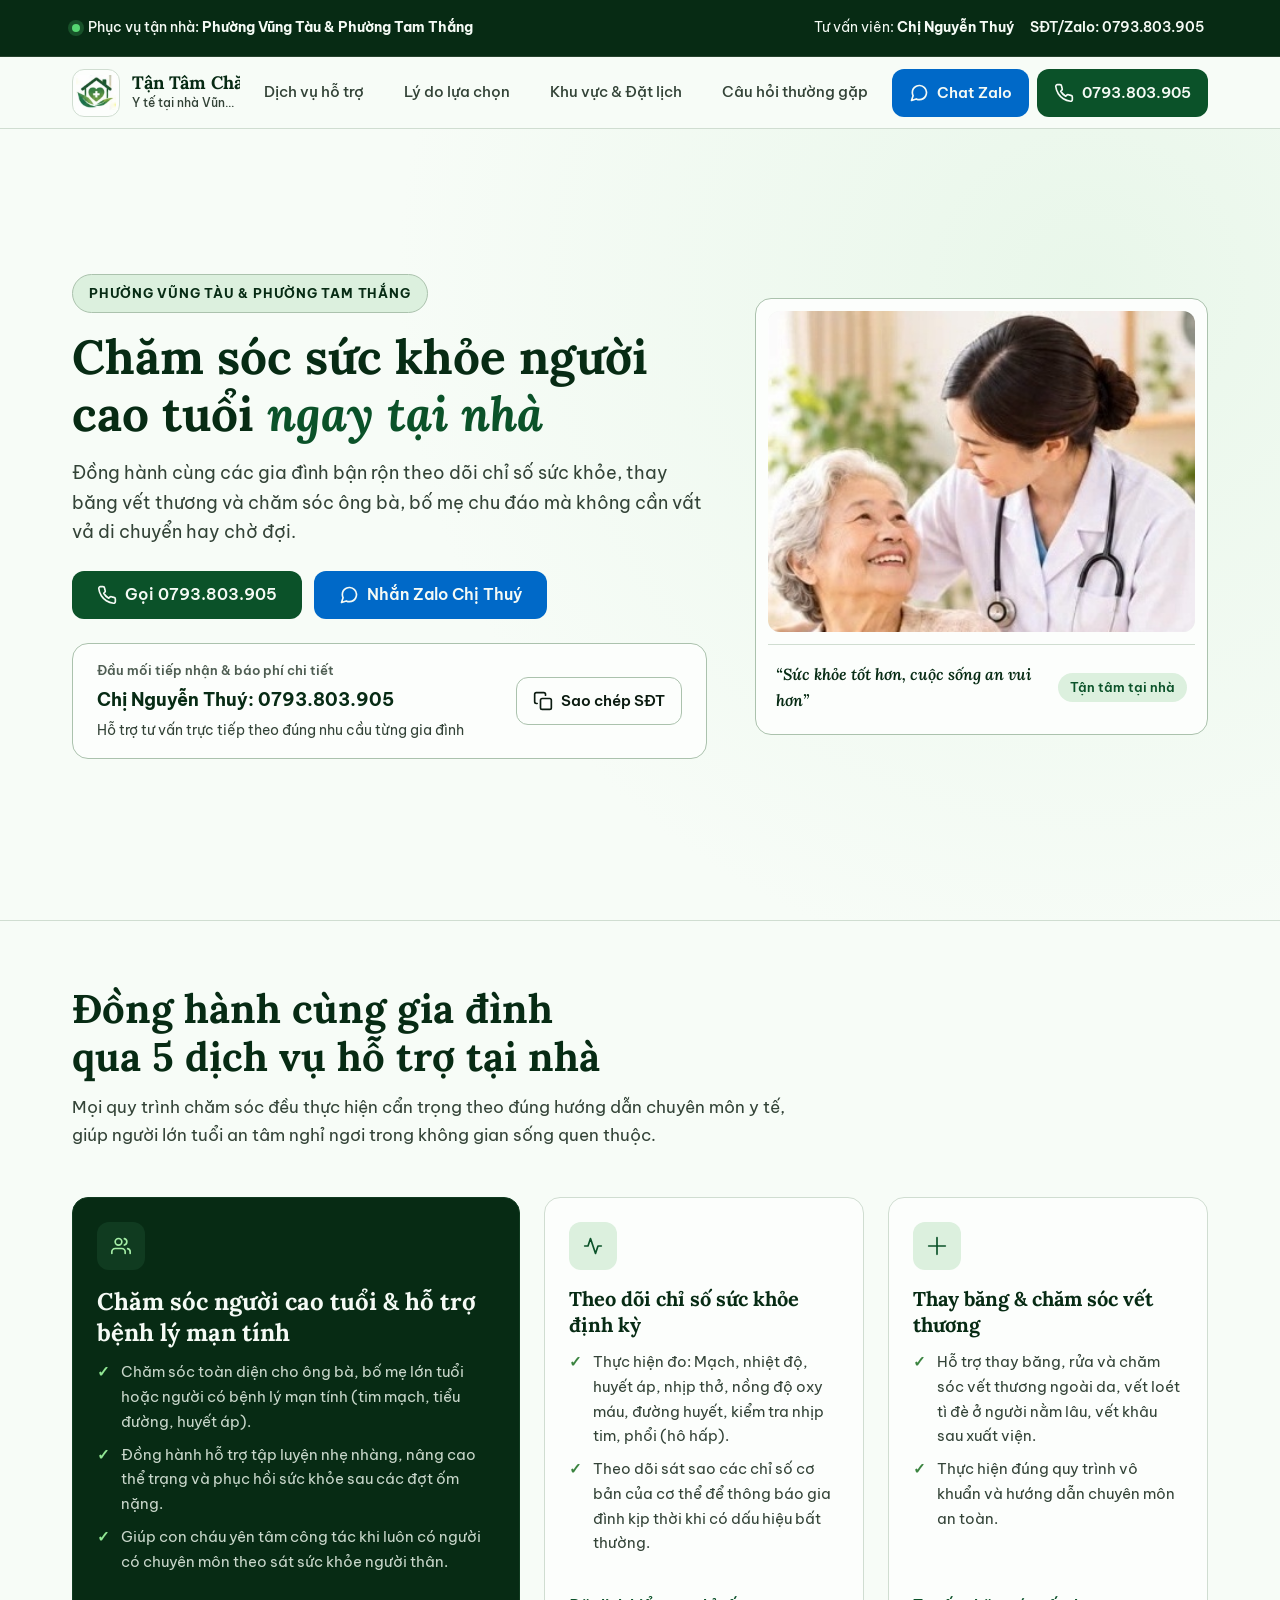
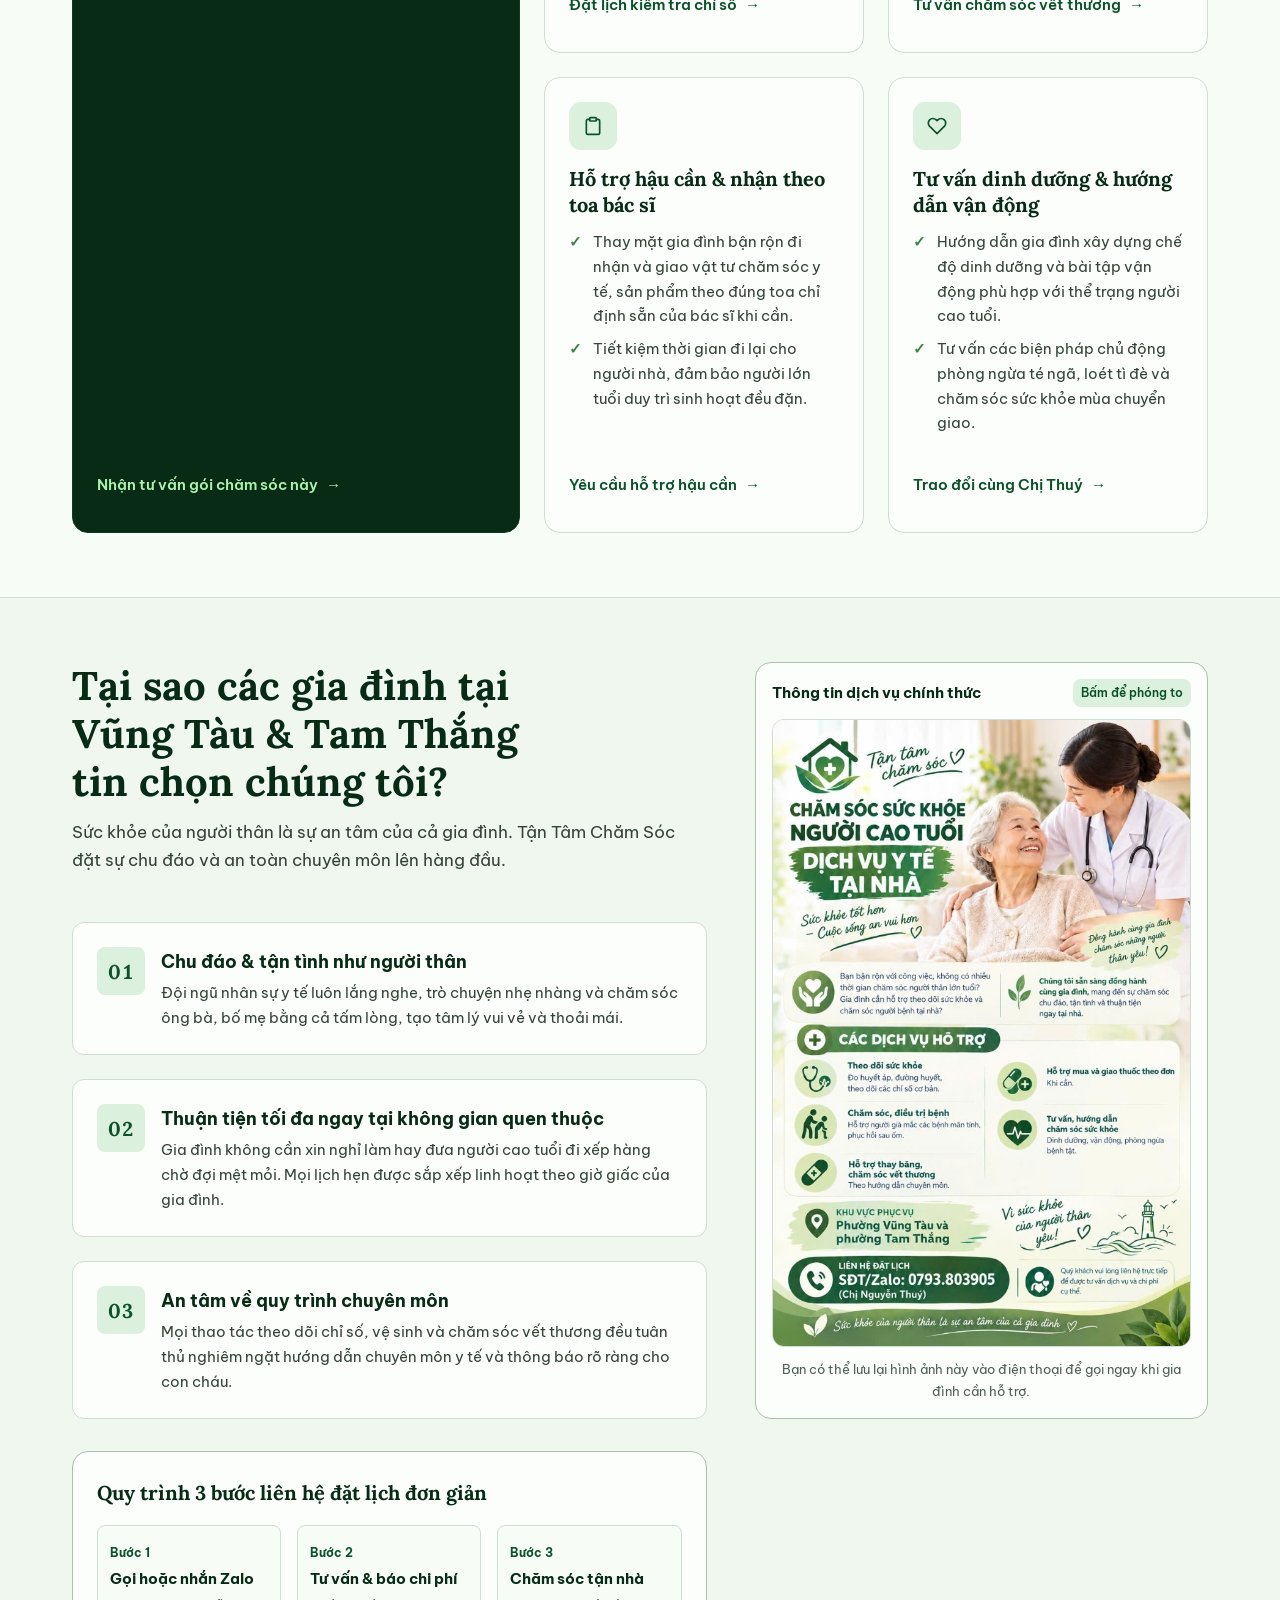
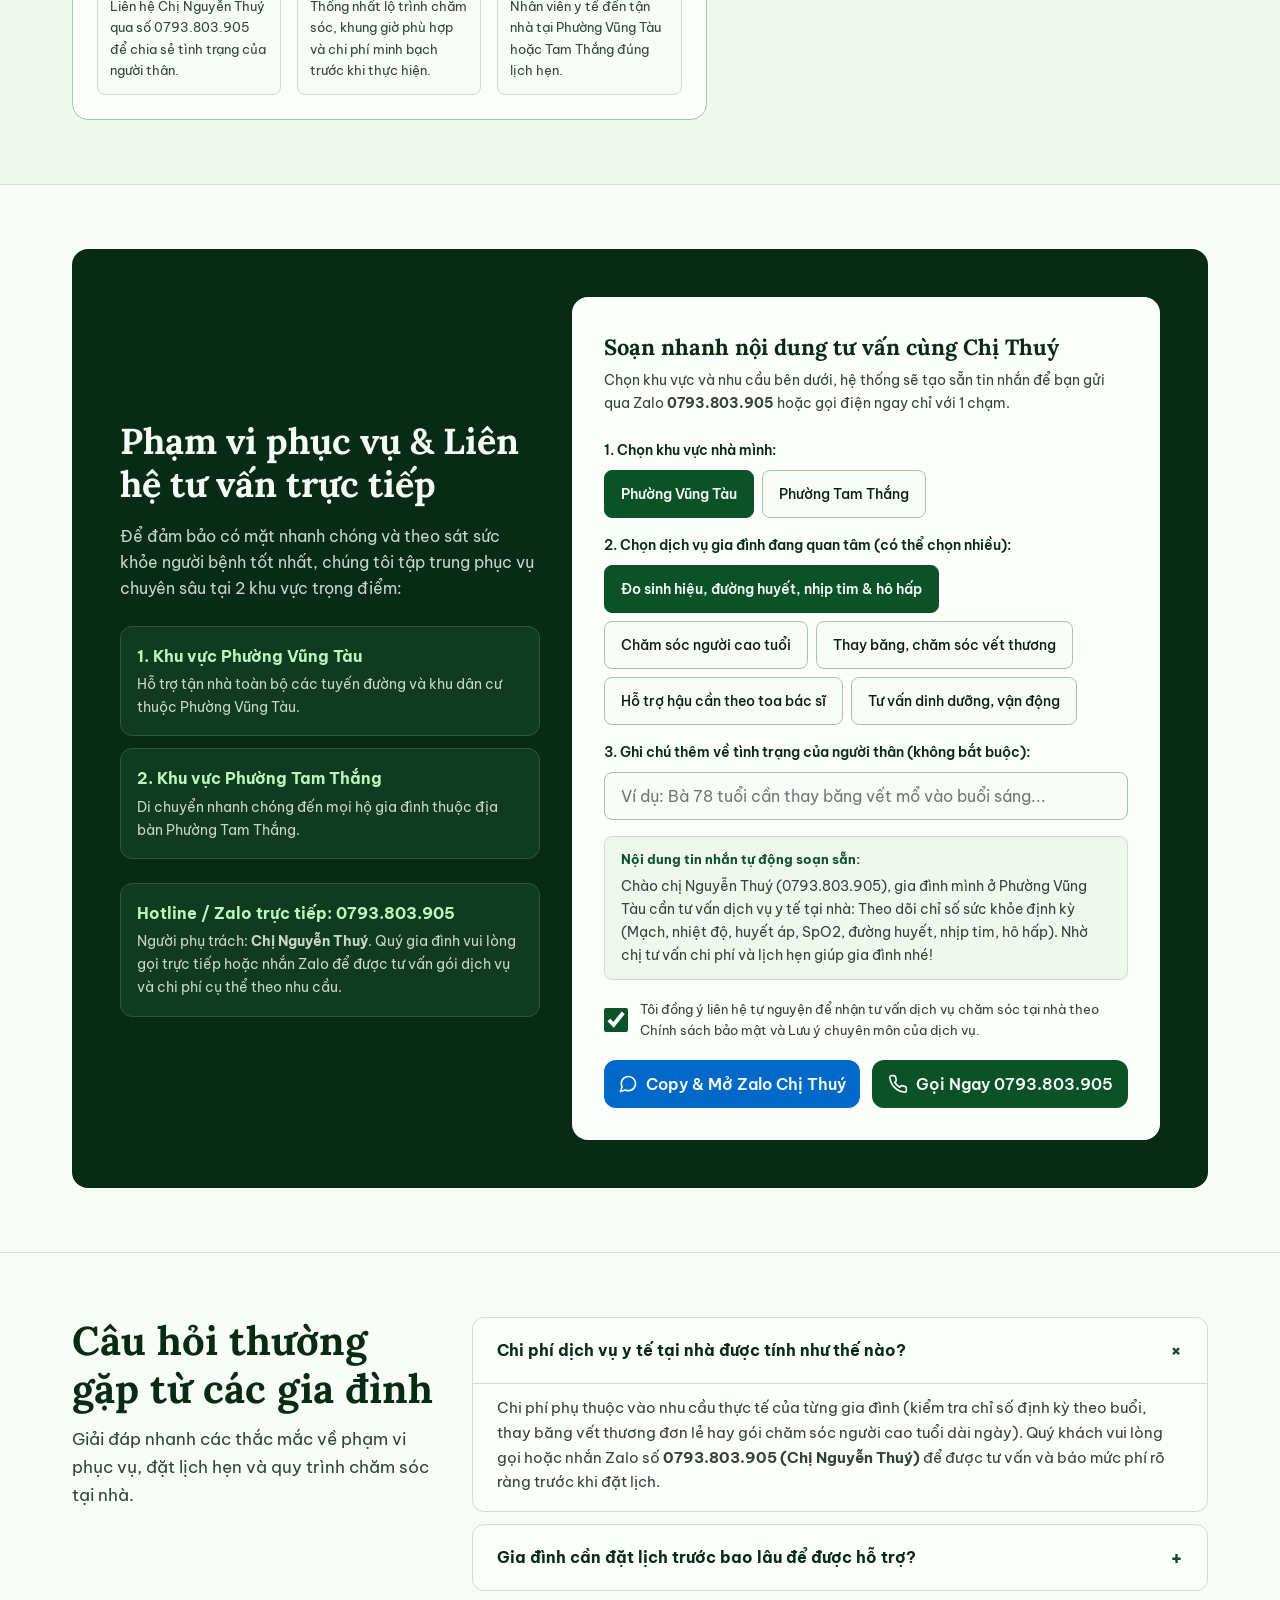
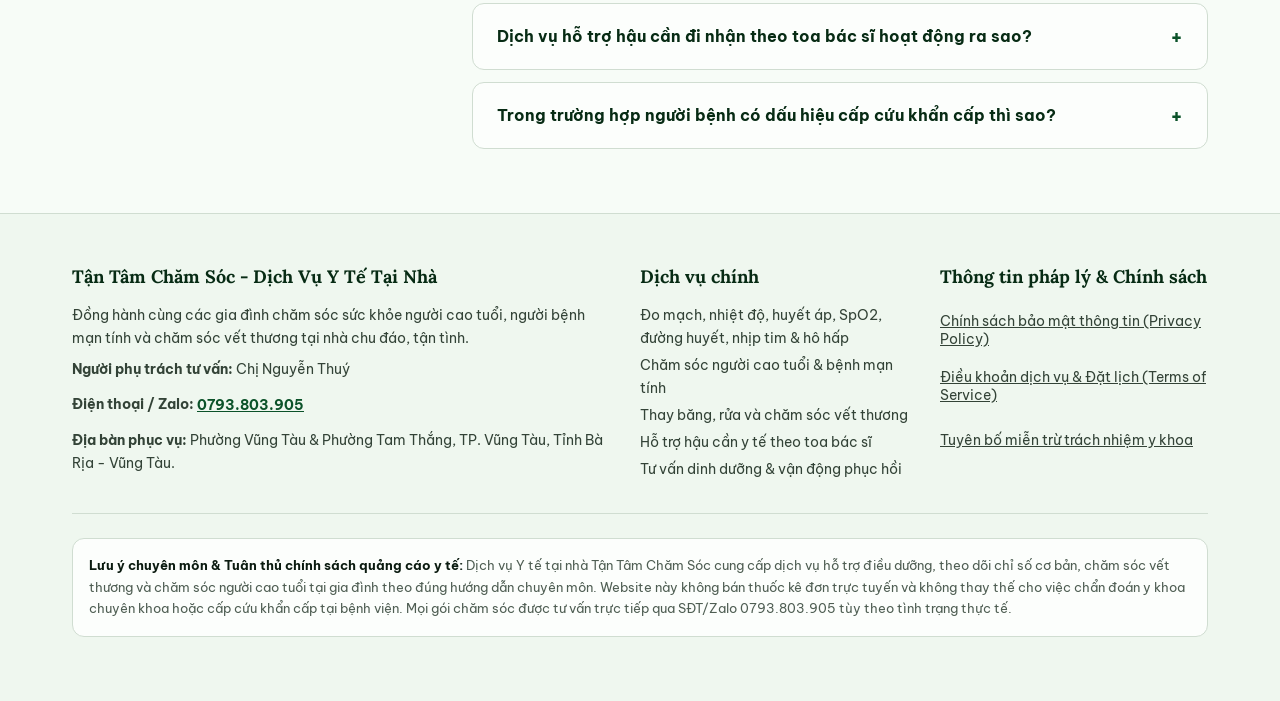
==== commit 7ed89800: "fix(legal-adwords): replace clinical exam/center wording with home-care monitoring & LocalBusiness s" ====
--- a/index.html
+++ b/index.html
@@ -7,8 +7,8 @@
   <meta name="apple-mobile-web-app-capable" content="yes" />
   <meta name="apple-mobile-web-app-status-bar-style" content="default" />
   <title>Dịch Vụ Y Tế Tại Nhà Vũng Tàu &amp; Tam Thắng | Tận Tâm Chăm Sóc (0793.803.905)</title>
-  <meta name="description" content="Dịch vụ y tế và chăm sóc sức khỏe người cao tuổi tại nhà khu vực Phường Vũng Tàu và Phường Tam Thắng. Thực hiện đo: Mạch, nhiệt độ, huyết áp, nhịp thở, nồng độ oxy máu, đường huyết, khám tim, phổi, thay băng vết thương. Liên hệ Chị Nguyễn Thuý: 0793.803.905." />
-  <meta name="keywords" content="y tế tại nhà Vũng Tàu, chăm sóc sức khỏe người cao tuổi Vũng Tàu, y tế tại nhà Tam Thắng, đo huyết áp đường huyết SpO2 khám tim phổi tại nhà Vũng Tàu, thay băng vết thương tại nhà Vũng Tàu, Tận Tâm Chăm Sóc" />
+  <meta name="description" content="Dịch vụ chăm sóc sức khỏe người cao tuổi tại nhà khu vực Phường Vũng Tàu và Phường Tam Thắng. Thực hiện đo: Mạch, nhiệt độ, huyết áp, nhịp thở, nồng độ oxy máu, đường huyết, kiểm tra nhịp tim, phổi (hô hấp), thay băng vết thương. Liên hệ Chị Nguyễn Thuý: 0793.803.905." />
+  <meta name="keywords" content="chăm sóc sức khỏe tại nhà Vũng Tàu, chăm sóc người cao tuổi Vũng Tàu, y tế tại nhà Tam Thắng, đo huyết áp đường huyết SpO2 tại nhà Vũng Tàu, thay băng vết thương tại nhà Vũng Tàu, Tận Tâm Chăm Sóc" />
   <meta name="robots" content="index, follow" />
   <link rel="canonical" href="https://ytetainha-alpha.vercel.app/" />
 
@@ -18,7 +18,7 @@
   <meta property="og:site_name" content="Tận Tâm Chăm Sóc" />
   <meta property="og:url" content="https://ytetainha-alpha.vercel.app/" />
   <meta property="og:title" content="Dịch Vụ Y Tế Tại Nhà Vũng Tàu &amp; Tam Thắng | Tận Tâm Chăm Sóc" />
-  <meta property="og:description" content="Thực hiện đo mạch, nhiệt độ, huyết áp, nhịp thở, nồng độ oxy máu, đường huyết, khám tim, phổi và chăm sóc người thân yêu tại Phường Vũng Tàu &amp; Tam Thắng. Liên hệ SĐT/Zalo: 0793.803.905 (Chị Nguyễn Thuý)." />
+  <meta property="og:description" content="Thực hiện đo mạch, nhiệt độ, huyết áp, nhịp thở, nồng độ oxy máu, đường huyết, kiểm tra nhịp tim, phổi (hô hấp) và chăm sóc người thân yêu tại Phường Vũng Tàu &amp; Tam Thắng. Liên hệ SĐT/Zalo: 0793.803.905 (Chị Nguyễn Thuý)." />
   <meta property="og:image" content="https://ytetainha-alpha.vercel.app/assets/poster-tan-tam-cham-soc.jpg" />
   <meta property="og:image:width" content="682" />
   <meta property="og:image:height" content="1024" />
@@ -35,14 +35,14 @@
 
   <link rel="stylesheet" href="/styles.css" />
 
-  <!-- Structured Data (Schema.org) cho Google Ads Quality Score & Local SEO -->
+  <!-- Structured Data (Schema.org) cho Google Ads Quality Score & Local SEO (Tương thích Tài khoản Cá nhân) -->
   <script type="application/ld+json">
   {
     "@context": "https://schema.org",
-    "@type": "MedicalBusiness",
-    "name": "Tận Tâm Chăm Sóc - Dịch Vụ Y Tế Tại Nhà Vũng Tàu & Tam Thắng",
+    "@type": "LocalBusiness",
+    "name": "Tận Tâm Chăm Sóc - Dịch Vụ Y Tế & Chăm Sóc Tại Nhà Vũng Tàu & Tam Thắng",
     "url": "https://ytetainha-alpha.vercel.app/",
-    "description": "Dịch vụ chăm sóc sức khỏe người cao tuổi, thực hiện đo mạch, nhiệt độ, huyết áp, nhịp thở, nồng độ oxy máu, đường huyết, khám tim, phổi, thay băng chăm sóc vết thương và tư vấn dinh dưỡng tại nhà khu vực Phường Vũng Tàu và Phường Tam Thắng.",
+    "description": "Dịch vụ chăm sóc sức khỏe người cao tuổi, thực hiện đo mạch, nhiệt độ, huyết áp, nhịp thở, nồng độ oxy máu, đường huyết, kiểm tra nhịp tim, phổi (hô hấp), thay băng chăm sóc vết thương và tư vấn dinh dưỡng tại nhà khu vực Phường Vũng Tàu và Phường Tam Thắng.",
     "image": "https://ytetainha-alpha.vercel.app/assets/poster-tan-tam-cham-soc.jpg",
     "telephone": "+84793803905",
     "address": {
@@ -180,7 +180,7 @@
             <div class="hero-frame__img-wrap">
               <img
                 src="/assets/hero-care-clean.jpg"
-                alt="Nhân viên y tế Tận Tâm Chăm Sóc ân cần thăm khám cho người cao tuổi tại nhà"
+                alt="Nhân viên Tận Tâm Chăm Sóc ân cần kiểm tra sức khỏe cho người cao tuổi tại nhà"
                 class="hero-frame__img"
                 width="363"
                 height="312"
@@ -241,11 +241,11 @@
               </div>
               <h3 class="bento-card__title">Theo dõi chỉ số sức khỏe định kỳ</h3>
               <ul class="bento-card__list">
-                <li>Thực hiện đo: Mạch, nhiệt độ, huyết áp, nhịp thở, nồng độ oxy máu, đường huyết, khám tim, phổi.</li>
+                <li>Thực hiện đo: Mạch, nhiệt độ, huyết áp, nhịp thở, nồng độ oxy máu, đường huyết, kiểm tra nhịp tim, phổi (hô hấp).</li>
                 <li>Theo dõi sát sao các chỉ số cơ bản của cơ thể để thông báo gia đình kịp thời khi có dấu hiệu bất thường.</li>
               </ul>
             </div>
-            <button type="button" class="bento-card__action" data-pick-service="Theo dõi chỉ số sức khỏe định kỳ (Mạch, nhiệt độ, huyết áp, SpO2, đường huyết, khám tim phổi)">
+            <button type="button" class="bento-card__action" data-pick-service="Theo dõi chỉ số sức khỏe định kỳ (Mạch, nhiệt độ, huyết áp, SpO2, đường huyết, nhịp tim, hô hấp)">
               <span>Đặt lịch kiểm tra chỉ số</span>
               <span aria-hidden="true">→</span>
             </button>
@@ -453,8 +453,8 @@
             <div class="form-group">
               <span class="form-label">2. Chọn dịch vụ gia đình đang quan tâm (có thể chọn nhiều):</span>
               <div class="chip-group" role="group" aria-label="Chọn dịch vụ cần tư vấn">
-                <button type="button" class="chip-btn" data-service-chip="Theo dõi chỉ số sức khỏe định kỳ (Mạch, nhiệt độ, huyết áp, SpO2, đường huyết, khám tim phổi)" aria-pressed="true">
-                  Đo sinh hiệu, đường huyết, khám tim phổi
+                <button type="button" class="chip-btn" data-service-chip="Theo dõi chỉ số sức khỏe định kỳ (Mạch, nhiệt độ, huyết áp, SpO2, đường huyết, nhịp tim, hô hấp)" aria-pressed="true">
+                  Đo sinh hiệu, đường huyết, nhịp tim &amp; hô hấp
                 </button>
                 <button type="button" class="chip-btn" data-service-chip="Chăm sóc người cao tuổi & hỗ trợ bệnh mạn tính" aria-pressed="false">
                   Chăm sóc người cao tuổi
@@ -491,7 +491,7 @@
 
             <label class="consent-row" for="consent-checkbox">
               <input type="checkbox" id="consent-checkbox" checked />
-              <span>Tôi đồng ý liên hệ tự nguyện để nhận tư vấn dịch vụ chăm sóc tại nhà theo Chính sách bảo mật và Lưu ý y khoa của trung tâm.</span>
+              <span>Tôi đồng ý liên hệ tự nguyện để nhận tư vấn dịch vụ chăm sóc tại nhà theo Chính sách bảo mật và Lưu ý chuyên môn của dịch vụ.</span>
             </label>
 
             <div class="quick-builder__actions">
@@ -588,7 +588,7 @@
         <div>
           <h3 class="footer-title">Dịch vụ chính</h3>
           <ul class="footer-links">
-            <li>Đo mạch, nhiệt độ, huyết áp, SpO2, đường huyết, khám tim phổi</li>
+            <li>Đo mạch, nhiệt độ, huyết áp, SpO2, đường huyết, nhịp tim &amp; hô hấp</li>
             <li>Chăm sóc người cao tuổi &amp; bệnh mạn tính</li>
             <li>Thay băng, rửa và chăm sóc vết thương</li>
             <li>Hỗ trợ hậu cần y tế theo toa bác sĩ</li>
@@ -674,10 +674,10 @@
     <div class="policy-dialog__content">
       <h4>1. Phạm vi cung cấp dịch vụ</h4>
       <p>Dịch vụ được triển khai tận nhà tại khu vực <strong>Phường Vũng Tàu và Phường Tam Thắng</strong>. Thời gian và tần suất chăm sóc được thỏa thuận trực tiếp giữa gia đình và người phụ trách trước khi thực hiện.</p>
-      <h4>2. Quy định về thủ thuật và thuốc</h4>
-      <p>Các hoạt động thay băng, chăm sóc vết thương, đo huyết áp, đường huyết và hỗ trợ nhận thuốc hộ đều thực hiện dựa trên chỉ định chuyên môn hoặc đơn thuốc hợp lệ của bác sĩ điều trị.</p>
+      <h4>2. Quy định về chăm sóc và hỗ trợ theo toa</h4>
+      <p>Các hoạt động thay băng, chăm sóc vết thương, đo các chỉ số cơ bản và hỗ trợ hậu cần đều thực hiện dựa trên hướng dẫn chuyên môn hoặc toa chỉ định hợp lệ của bác sĩ.</p>
       <h4>3. Minh bạch chi phí</h4>
-      <p>Chi phí từng hạng mục hoặc gói chăm sóc định kỳ được tư vấn và thống nhất rõ ràng với gia đình qua số 0793.803.905 trước khi nhân viên y tế đến nhà.</p>
+      <p>Chi phí từng hạng mục hoặc gói chăm sóc định kỳ được tư vấn và thống nhất rõ ràng với gia đình qua số 0793.803.905 trước khi nhân viên đến nhà.</p>
     </div>
   </dialog>
 
@@ -688,9 +688,9 @@
       <button type="button" class="policy-dialog__close" data-close-modal aria-label="Đóng cửa sổ">✕</button>
     </div>
     <div class="policy-dialog__content">
-      <p>1. Các thông tin trên trang web này nhằm mục đích giới thiệu dịch vụ hỗ trợ chăm sóc sức khỏe và điều dưỡng tại nhà, không thay thế cho lời khuyên, chẩn đoán hoặc chỉ định điều trị của bác sĩ chuyên khoa.</p>
+      <p>1. Các thông tin trên trang web này nhằm mục đích giới thiệu dịch vụ hỗ trợ chăm sóc sức khỏe người cao tuổi và theo dõi chỉ số sinh hiệu cơ bản tại nhà, không thay thế cho lời khuyên, chẩn đoán hoặc chỉ định điều trị của bác sĩ chuyên khoa tại bệnh viện.</p>
       <p>2. Dịch vụ <strong>không phải là dịch vụ cấp cứu y tế khẩn cấp</strong>. Trong trường hợp người bệnh có các triệu chứng nguy kịch cấp tính, gia đình vui lòng gọi ngay <strong>115</strong> hoặc đưa người bệnh đến cơ sở y tế gần nhất.</p>
-      <p>3. Dịch vụ hỗ trợ mua và giao thuốc chỉ là dịch vụ hậu cần đi nhận hộ theo đúng đơn thuốc bác sĩ đã kê cho bệnh nhân, trung tâm không kinh doanh dược phẩm trực tuyến.</p>
+      <p>3. Dịch vụ hỗ trợ hậu cần chỉ là dịch vụ đi nhận hộ vật tư chăm sóc theo đúng toa bác sĩ đã chỉ định sẵn cho người bệnh, chúng tôi tuyệt đối không kê đơn và không kinh doanh dược phẩm trực tuyến.</p>
     </div>
   </dialog>
 
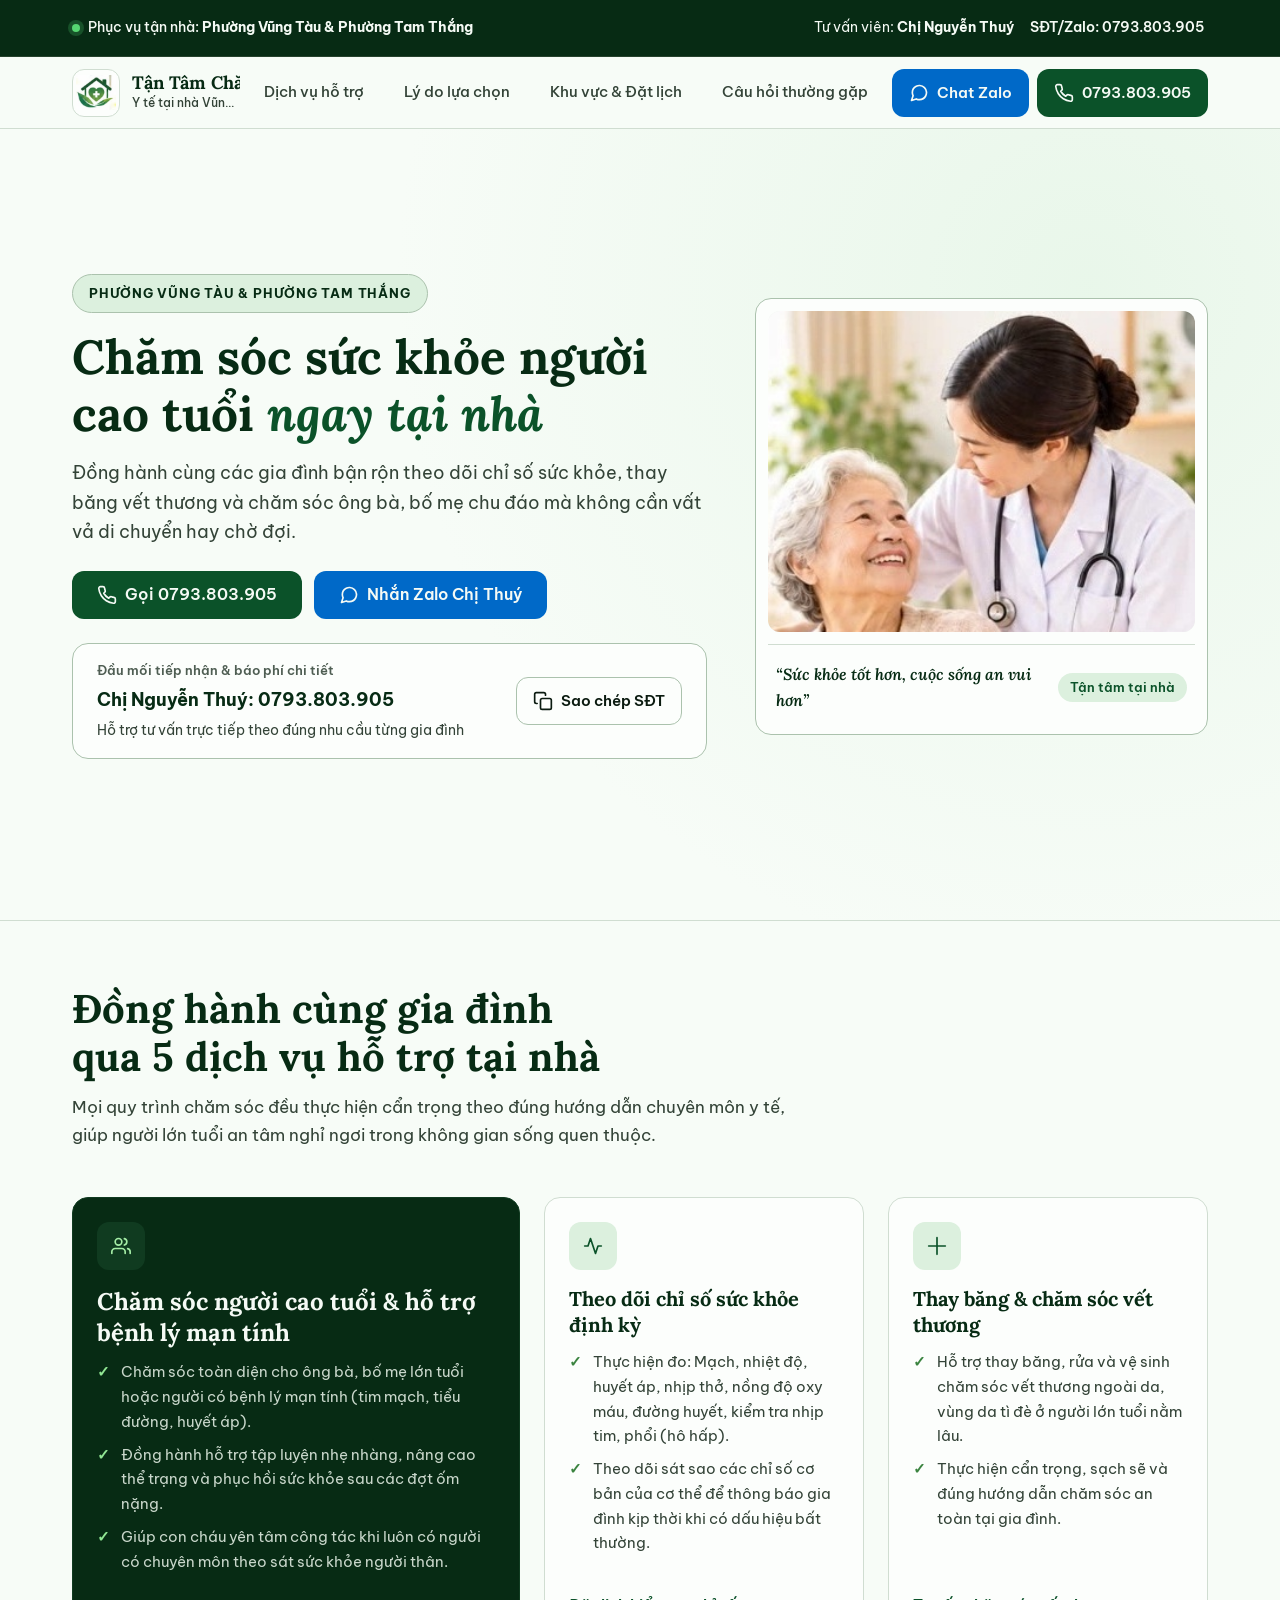
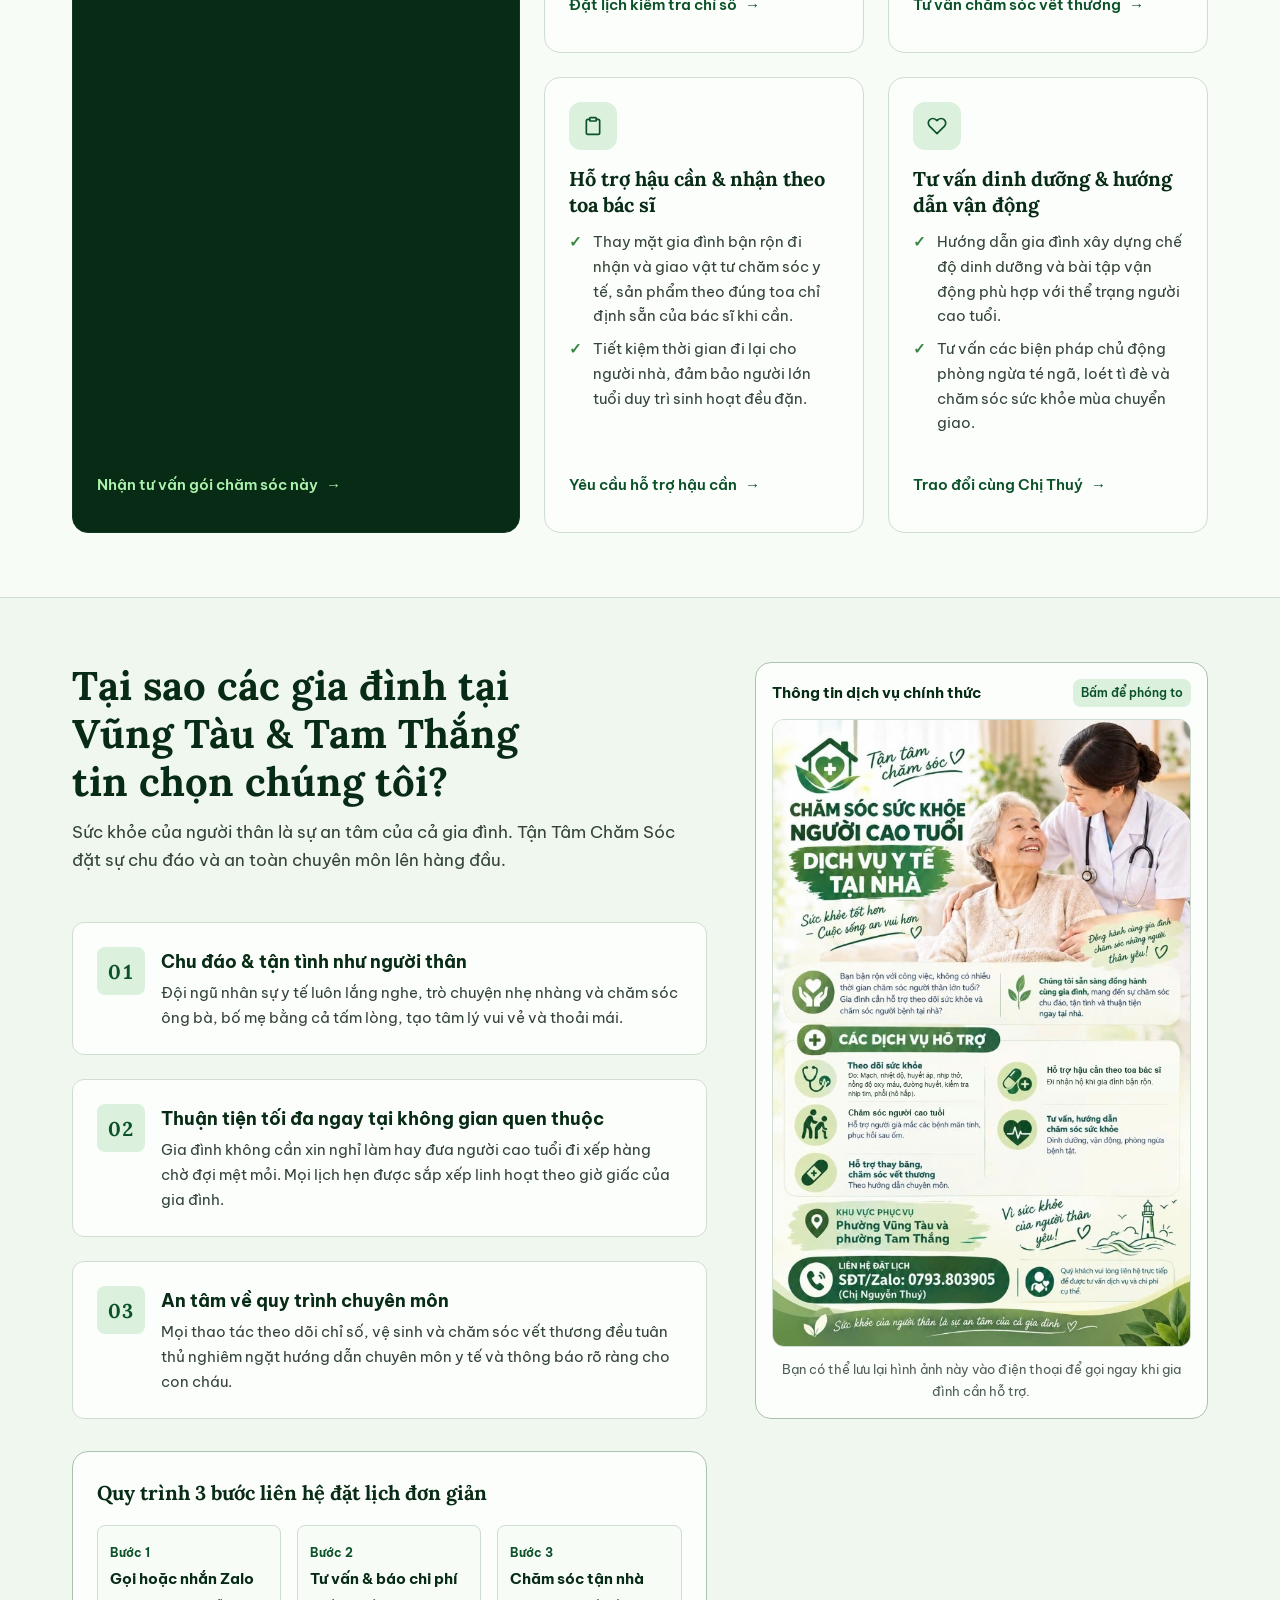
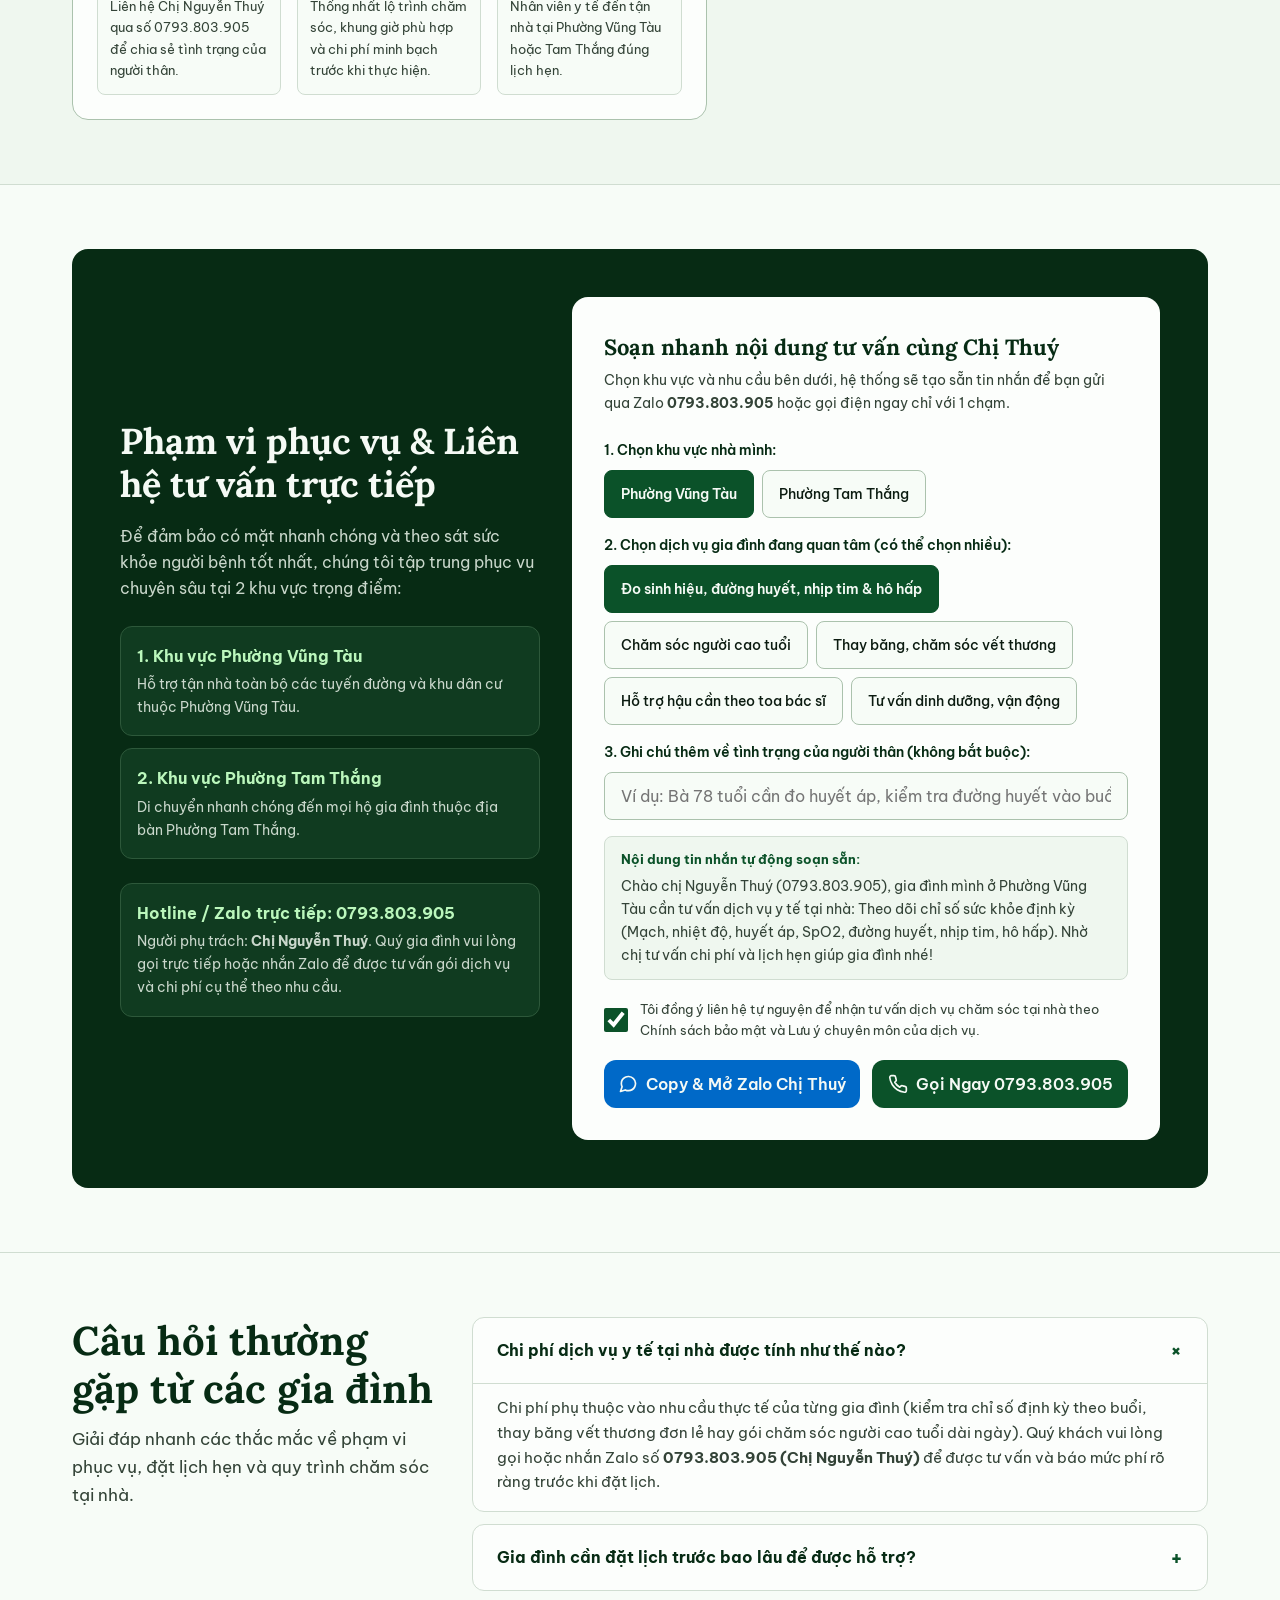
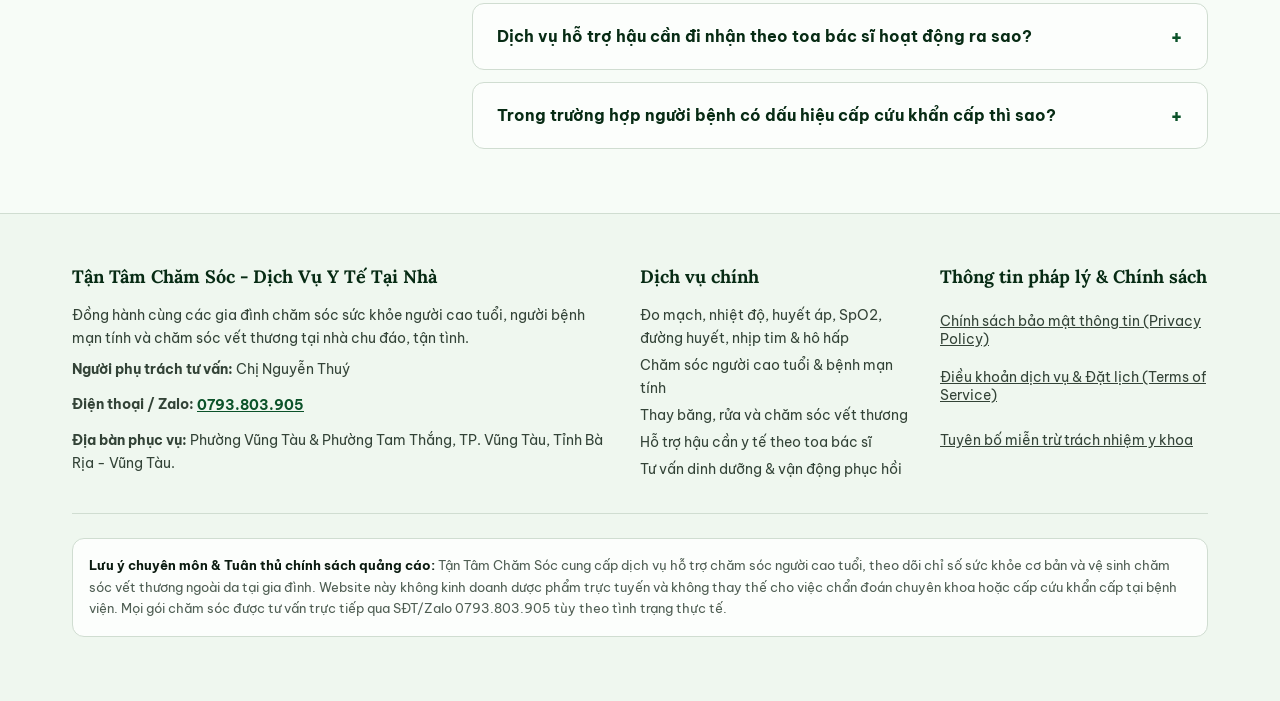
==== commit 94334553: "fix(ocr-legal): sanitize text inside poster image and remove surgical/nursing clinical triggers in H" ====
--- a/index.html
+++ b/index.html
@@ -261,8 +261,8 @@
               </div>
               <h3 class="bento-card__title">Thay băng &amp; chăm sóc vết thương</h3>
               <ul class="bento-card__list">
-                <li>Hỗ trợ thay băng, rửa và chăm sóc vết thương ngoài da, vết loét tì đè ở người nằm lâu, vết khâu sau xuất viện.</li>
-                <li>Thực hiện đúng quy trình vô khuẩn và hướng dẫn chuyên môn an toàn.</li>
+                <li>Hỗ trợ thay băng, rửa và vệ sinh chăm sóc vết thương ngoài da, vùng da tì đè ở người lớn tuổi nằm lâu.</li>
+                <li>Thực hiện cẩn trọng, sạch sẽ và đúng hướng dẫn chăm sóc an toàn tại gia đình.</li>
               </ul>
             </div>
             <button type="button" class="bento-card__action" data-pick-service="Hỗ trợ thay băng, chăm sóc vết thương tại nhà">
@@ -477,7 +477,7 @@
                 type="text"
                 id="consult-note-input"
                 class="form-input"
-                placeholder="Ví dụ: Bà 78 tuổi cần thay băng vết mổ vào buổi sáng..."
+                placeholder="Ví dụ: Bà 78 tuổi cần đo huyết áp, kiểm tra đường huyết vào buổi sáng..."
                 maxlength="160"
               />
             </div>
@@ -561,7 +561,7 @@
               <span class="faq-item__icon" aria-hidden="true">+</span>
             </summary>
             <div class="faq-item__body">
-              Dịch vụ của chúng tôi tập trung vào chăm sóc điều dưỡng, theo dõi định kỳ và phục hồi sức khỏe tại nhà. Trong các tình huống cấp cứu y khoa khẩn cấp (khó thở cấp, đột quỵ, đau ngực dữ dội), gia đình cần gọi ngay cấp cứu 115 hoặc đưa người bệnh đến cơ sở bệnh viện gần nhất.
+              Dịch vụ của chúng tôi tập trung vào chăm sóc người cao tuổi, theo dõi chỉ số định kỳ và hỗ trợ phục hồi thể trạng tại nhà. Trong các tình huống cấp cứu khẩn cấp (khó thở cấp, đột quỵ, đau ngực dữ dội), gia đình cần gọi ngay cấp cứu 115 hoặc đưa người thân đến bệnh viện gần nhất.
             </div>
           </details>
         </div>
@@ -619,7 +619,7 @@
       </div>
 
       <div class="medical-disclaimer">
-        <strong>Lưu ý chuyên môn &amp; Tuân thủ chính sách quảng cáo y tế:</strong> Dịch vụ Y tế tại nhà Tận Tâm Chăm Sóc cung cấp dịch vụ hỗ trợ điều dưỡng, theo dõi chỉ số cơ bản, chăm sóc vết thương và chăm sóc người cao tuổi tại gia đình theo đúng hướng dẫn chuyên môn. Website này không bán thuốc kê đơn trực tuyến và không thay thế cho việc chẩn đoán y khoa chuyên khoa hoặc cấp cứu khẩn cấp tại bệnh viện. Mọi gói chăm sóc được tư vấn trực tiếp qua SĐT/Zalo 0793.803.905 tùy theo tình trạng thực tế.
+        <strong>Lưu ý chuyên môn &amp; Tuân thủ chính sách quảng cáo:</strong> Tận Tâm Chăm Sóc cung cấp dịch vụ hỗ trợ chăm sóc người cao tuổi, theo dõi chỉ số sức khỏe cơ bản và vệ sinh chăm sóc vết thương ngoài da tại gia đình. Website này không kinh doanh dược phẩm trực tuyến và không thay thế cho việc chẩn đoán chuyên khoa hoặc cấp cứu khẩn cấp tại bệnh viện. Mọi gói chăm sóc được tư vấn trực tiếp qua SĐT/Zalo 0793.803.905 tùy theo tình trạng thực tế.
       </div>
     </div>
   </footer>
